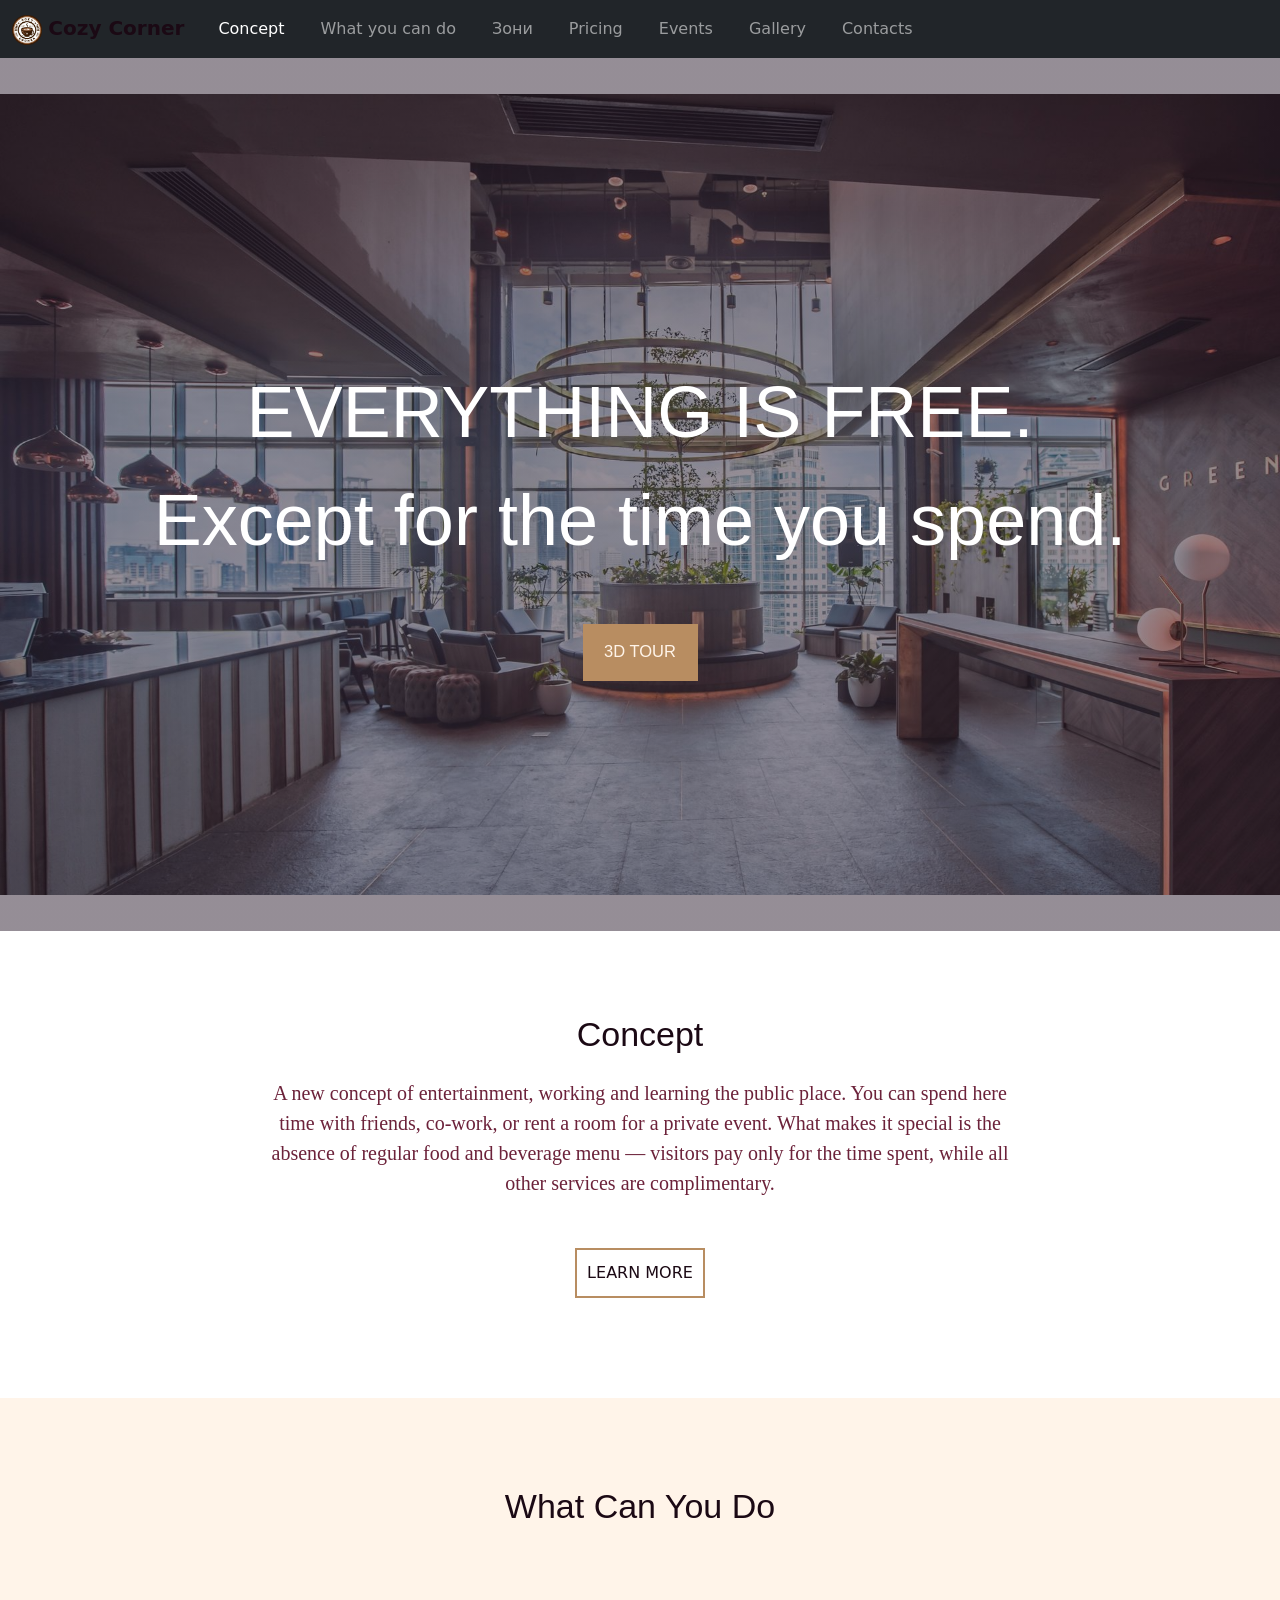
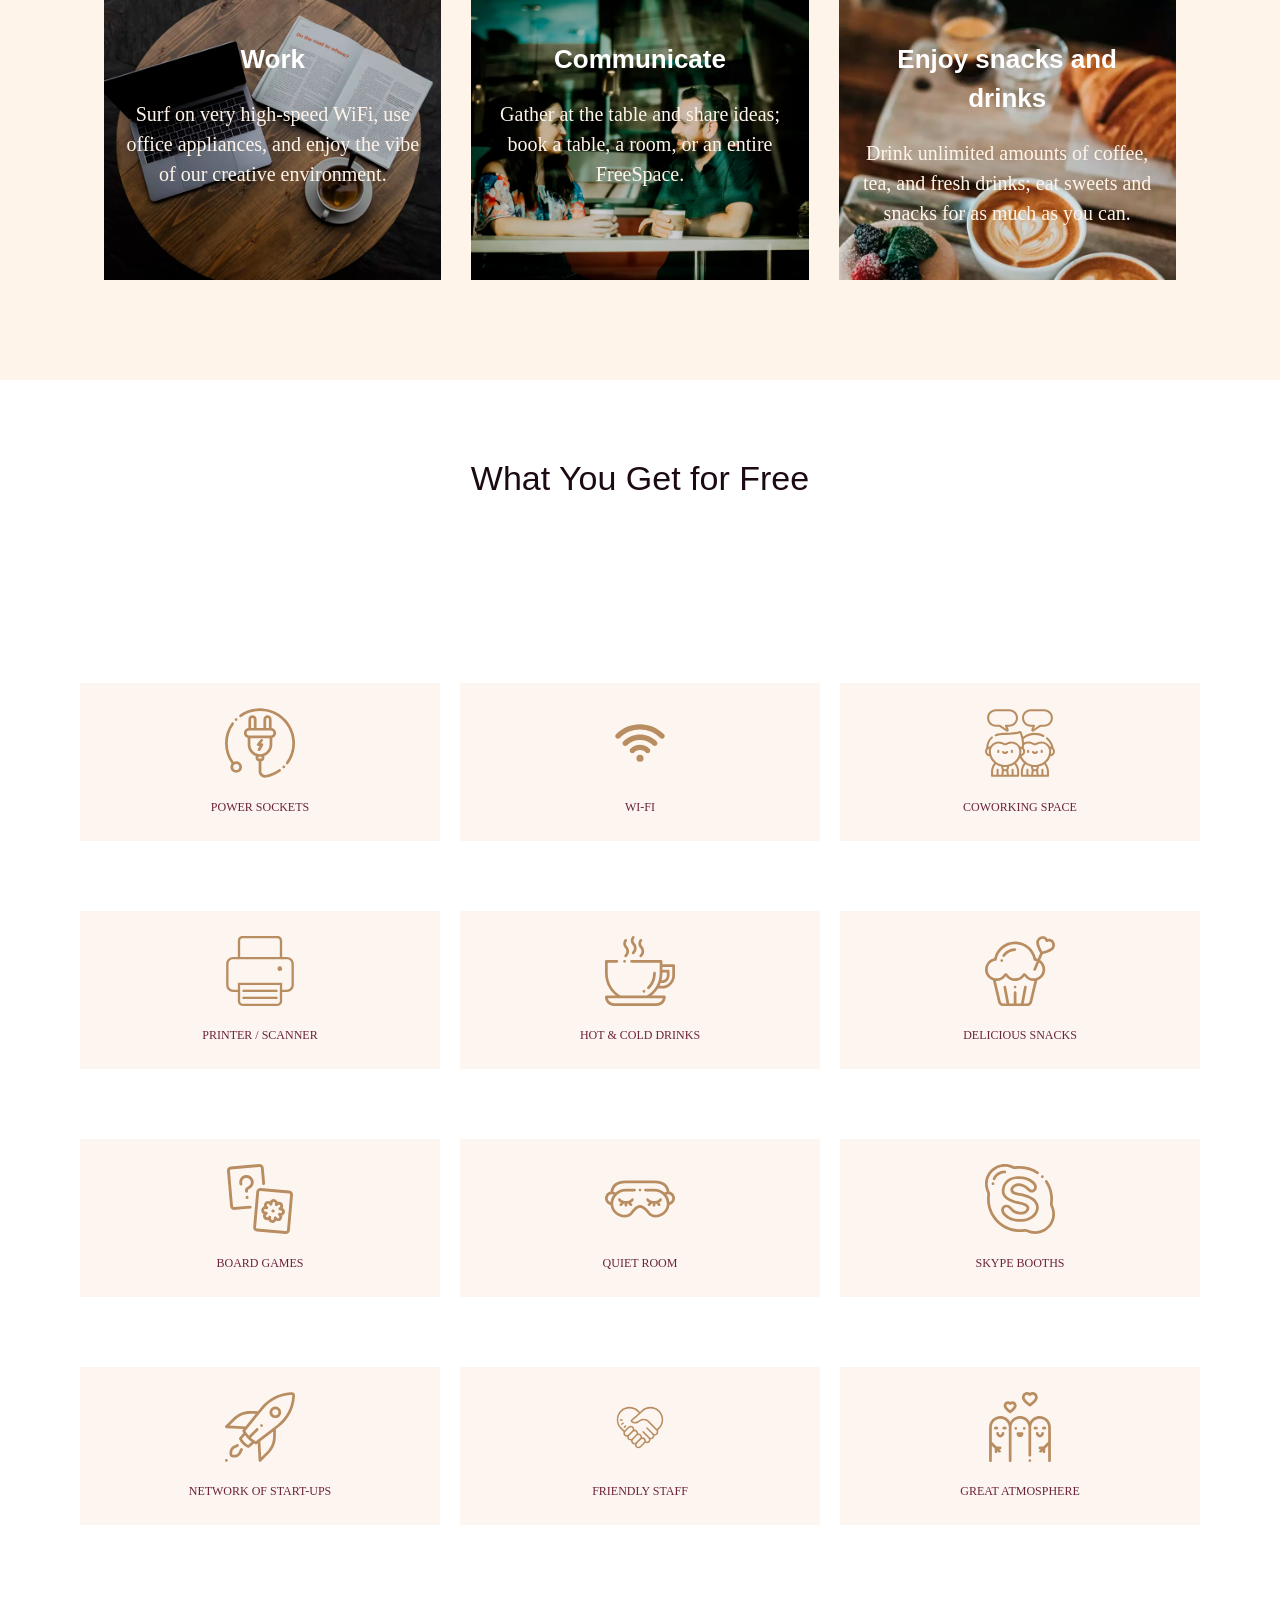
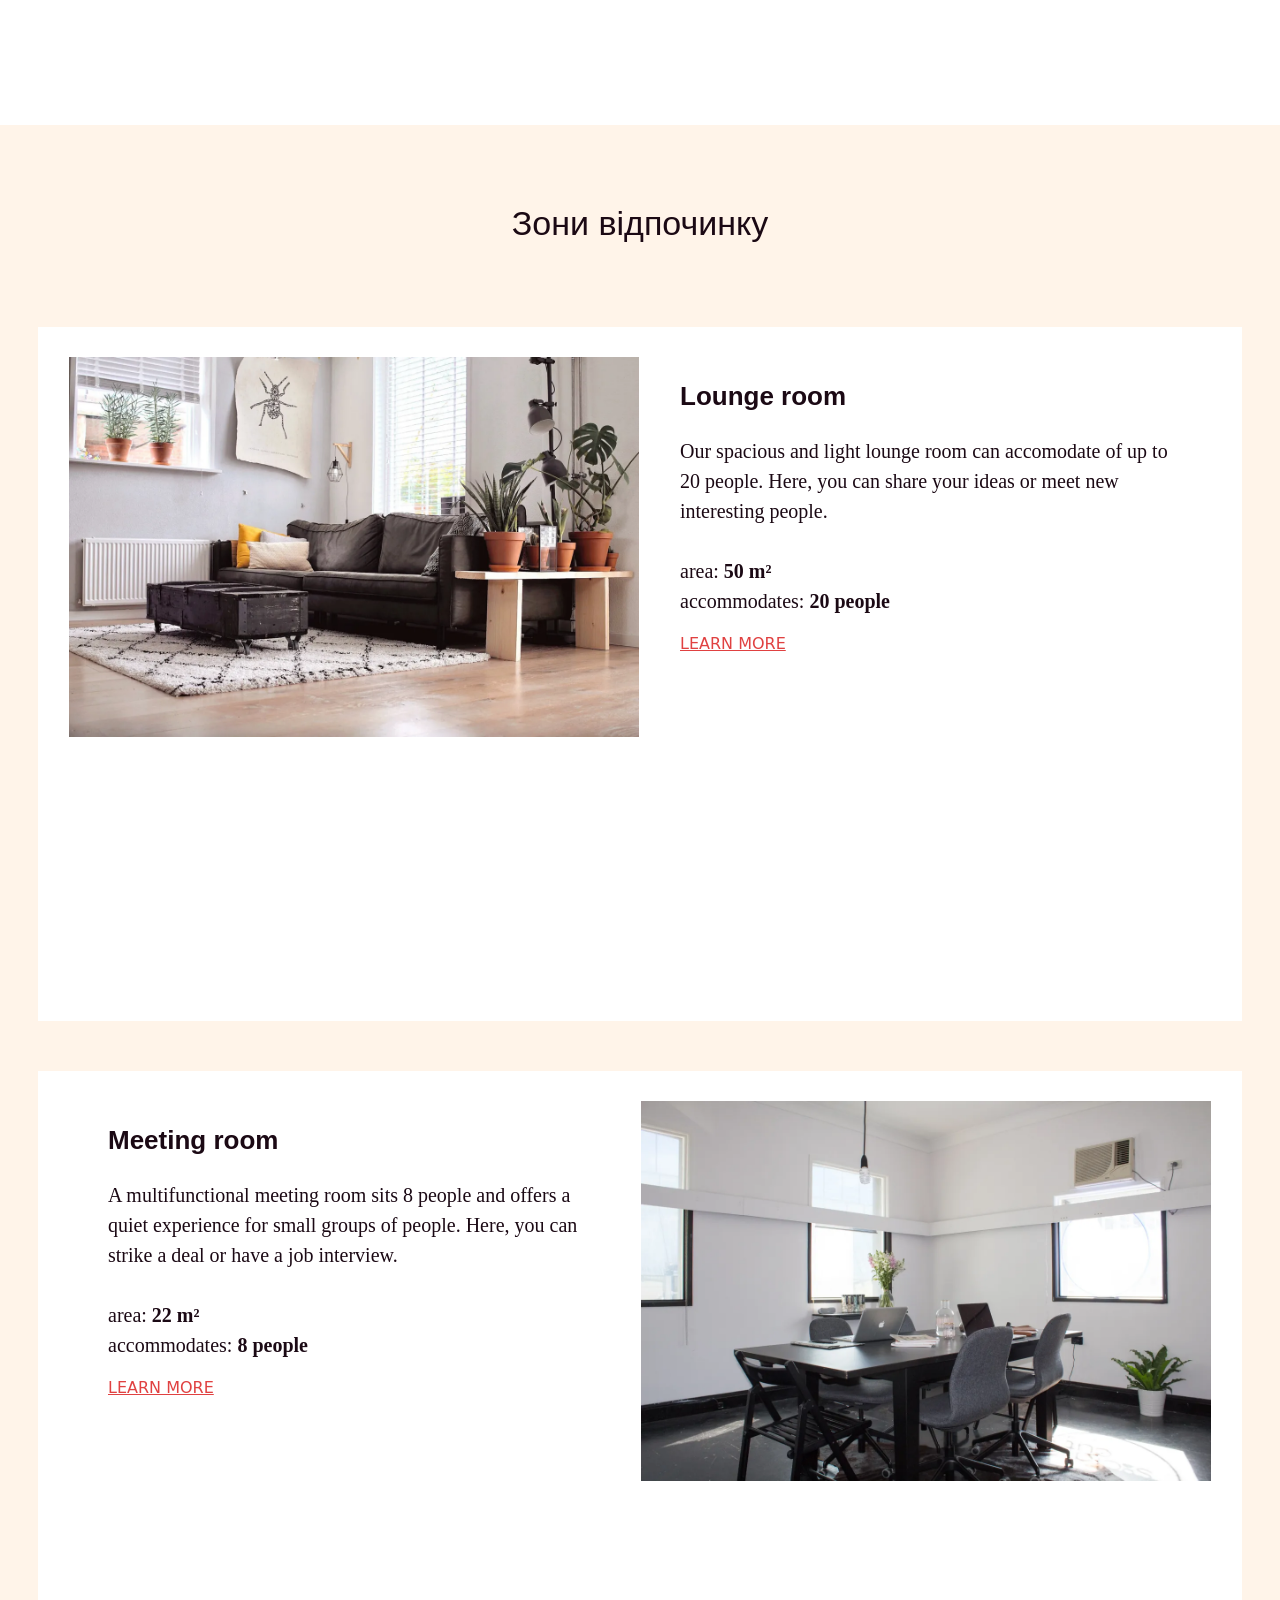
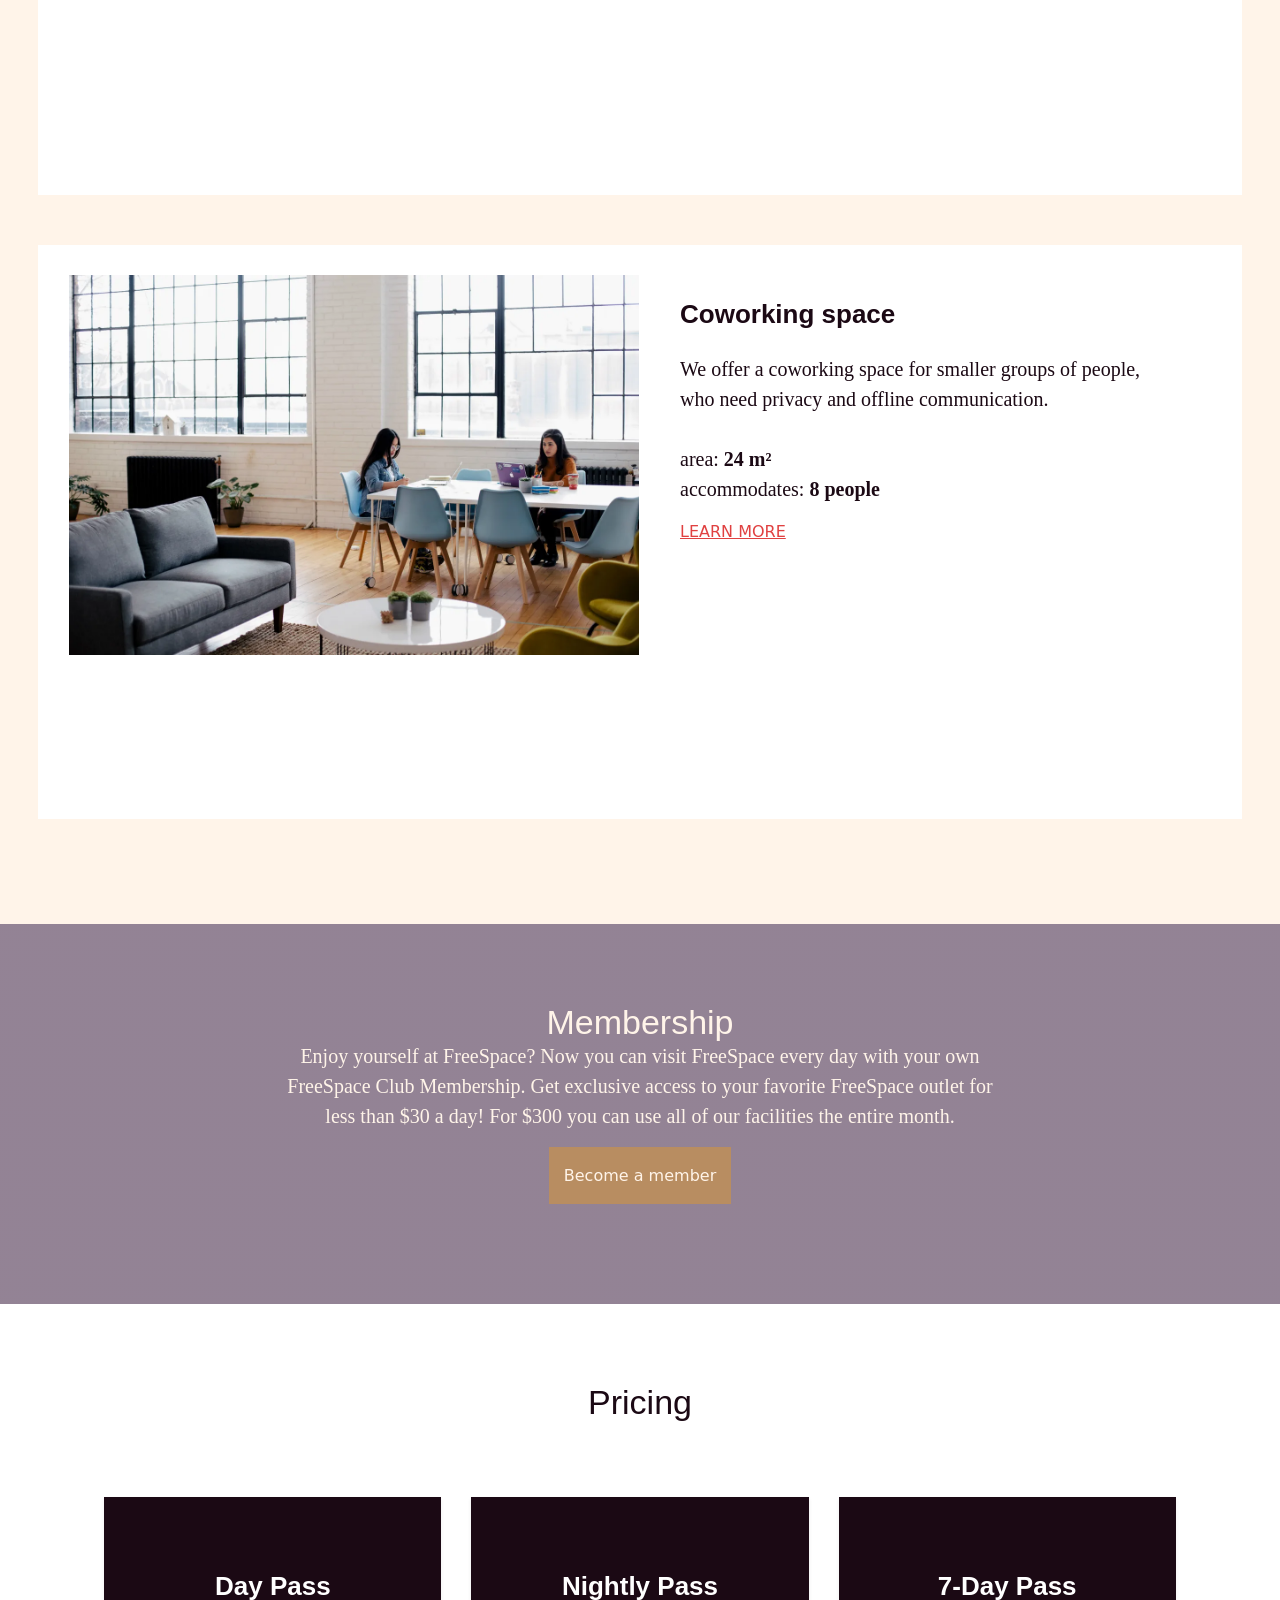
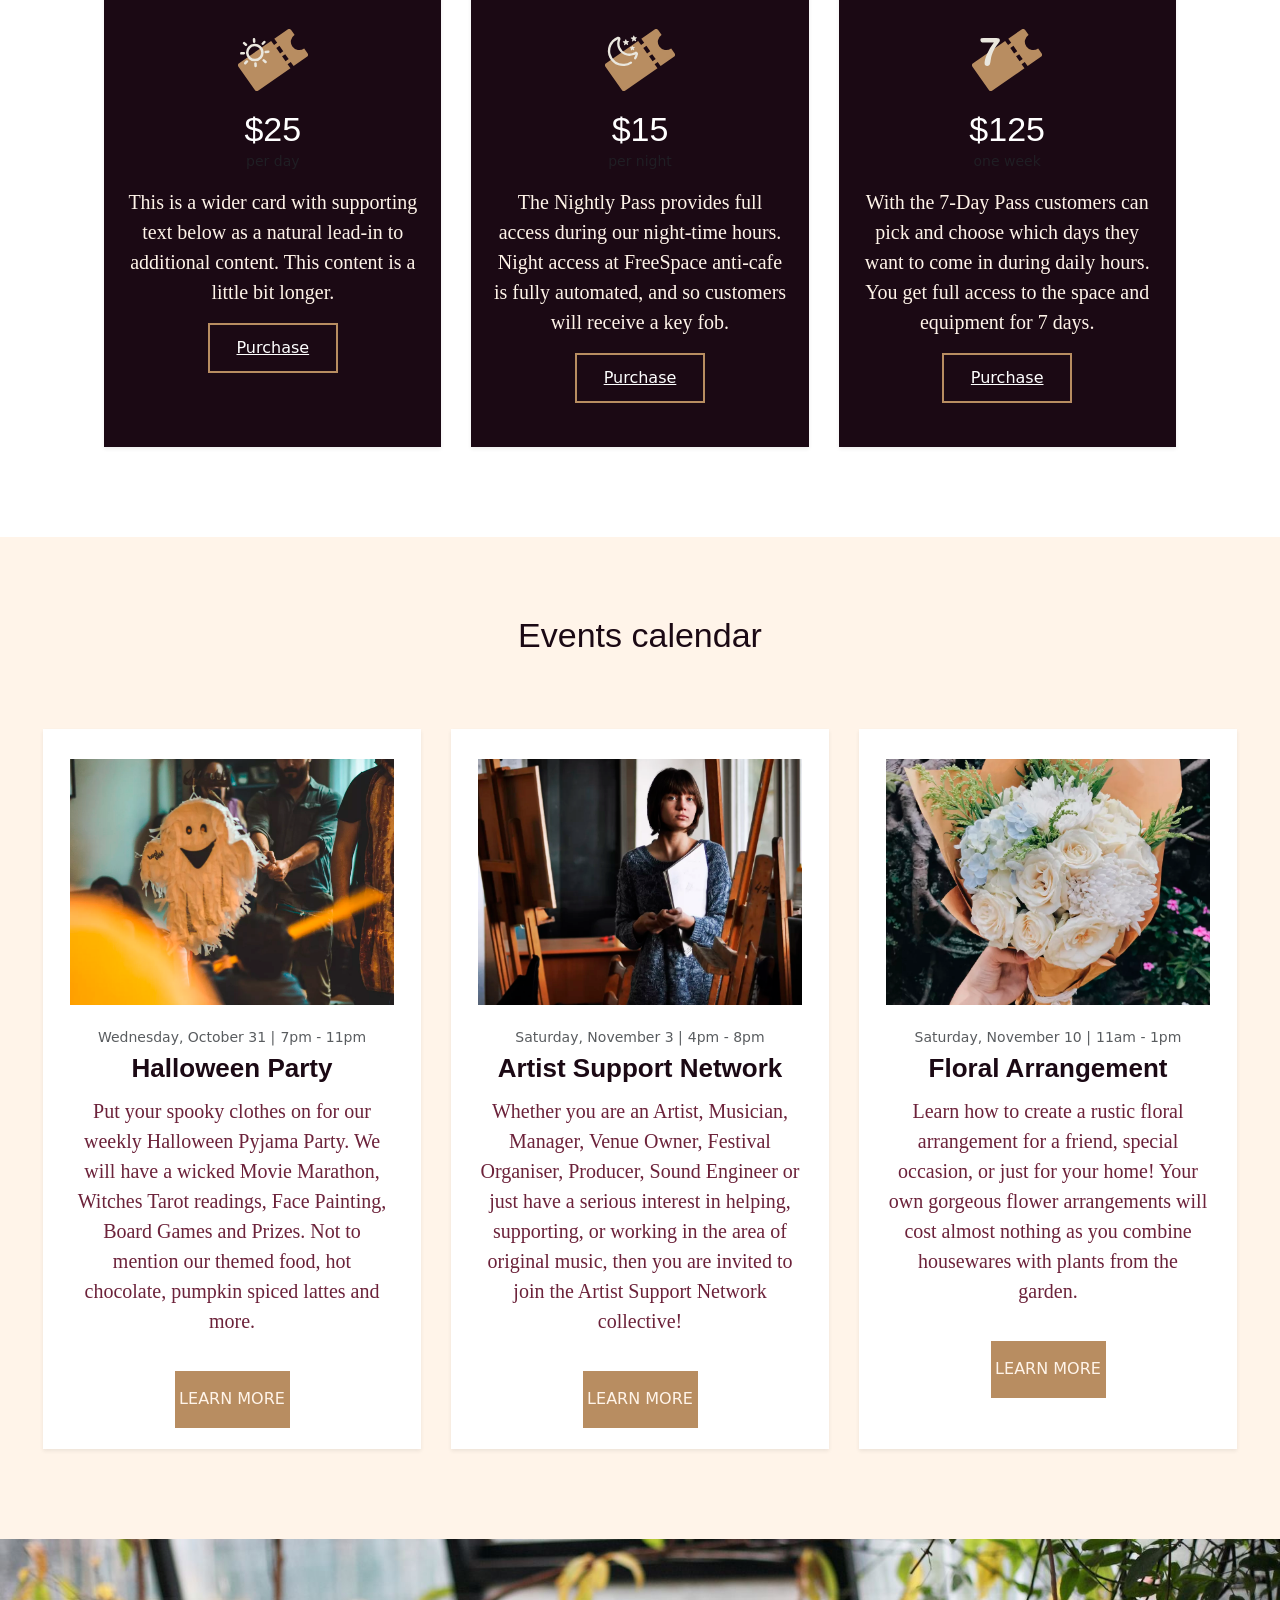
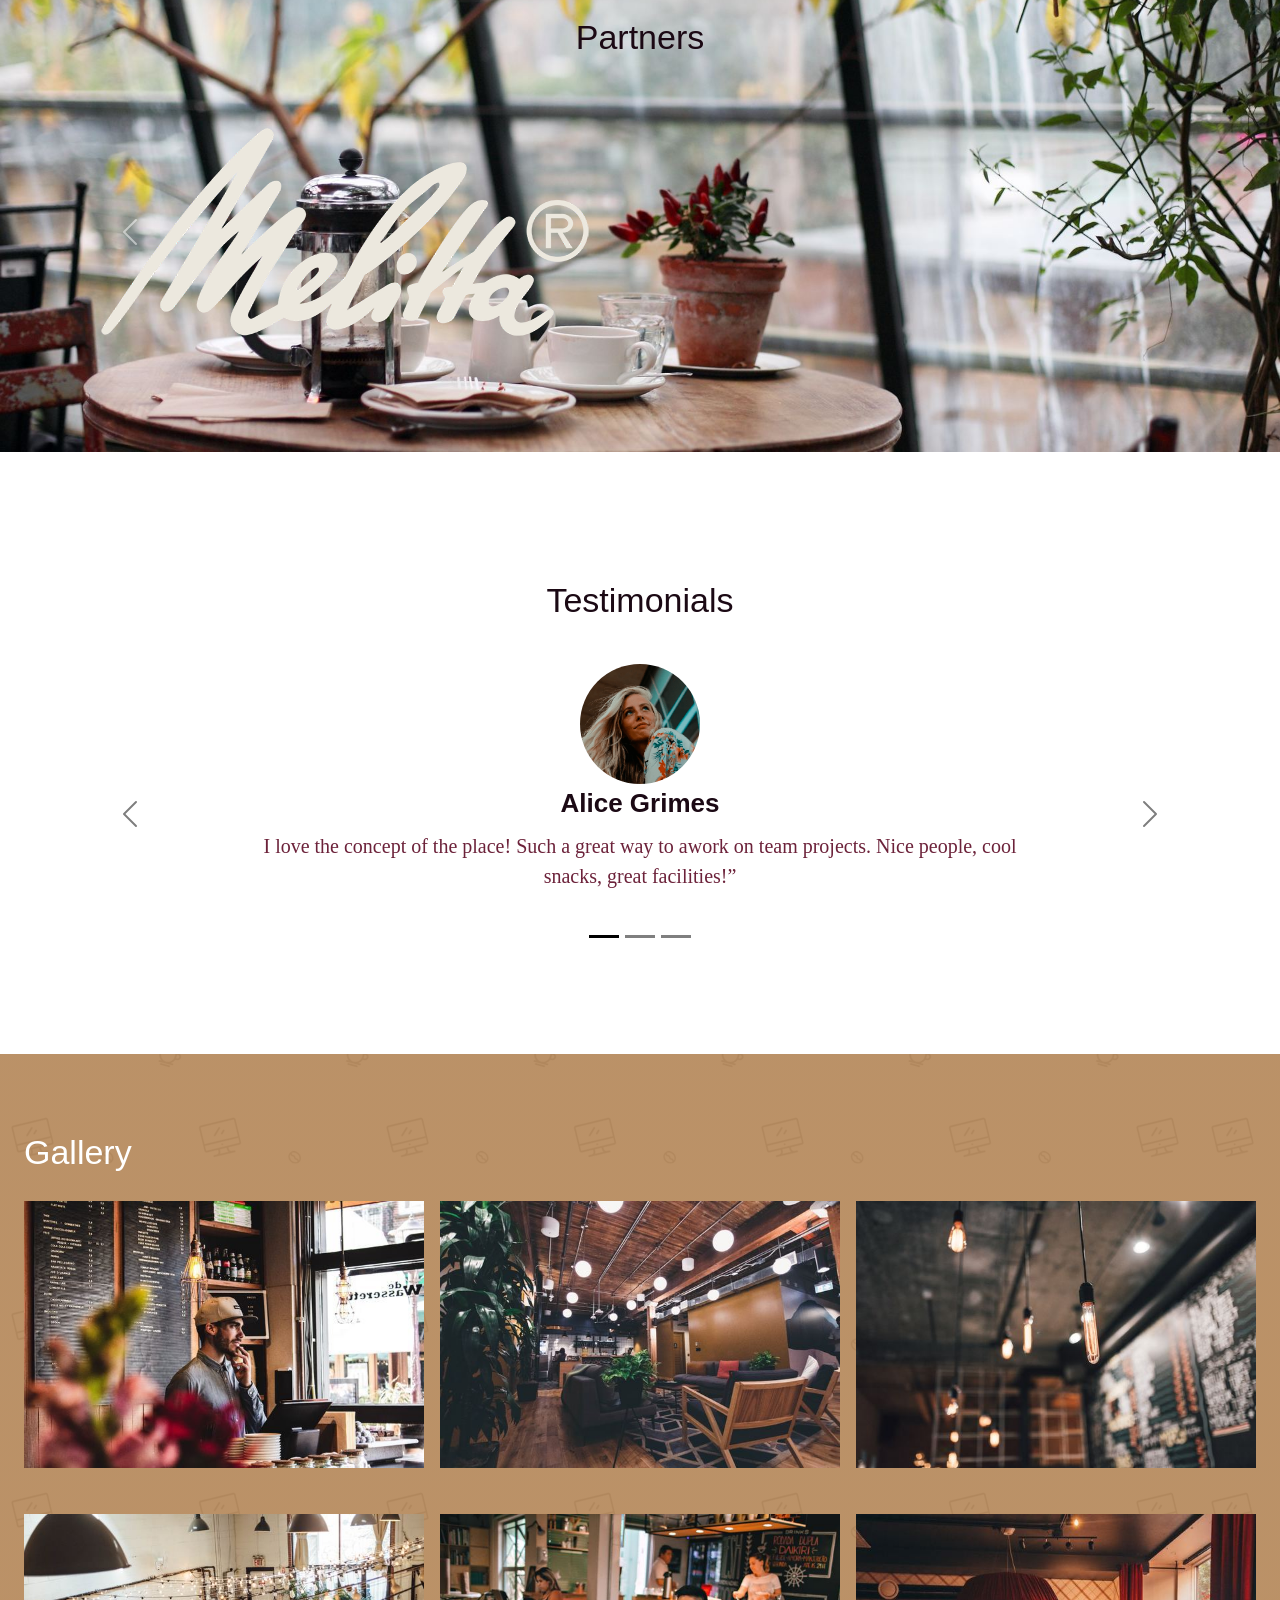
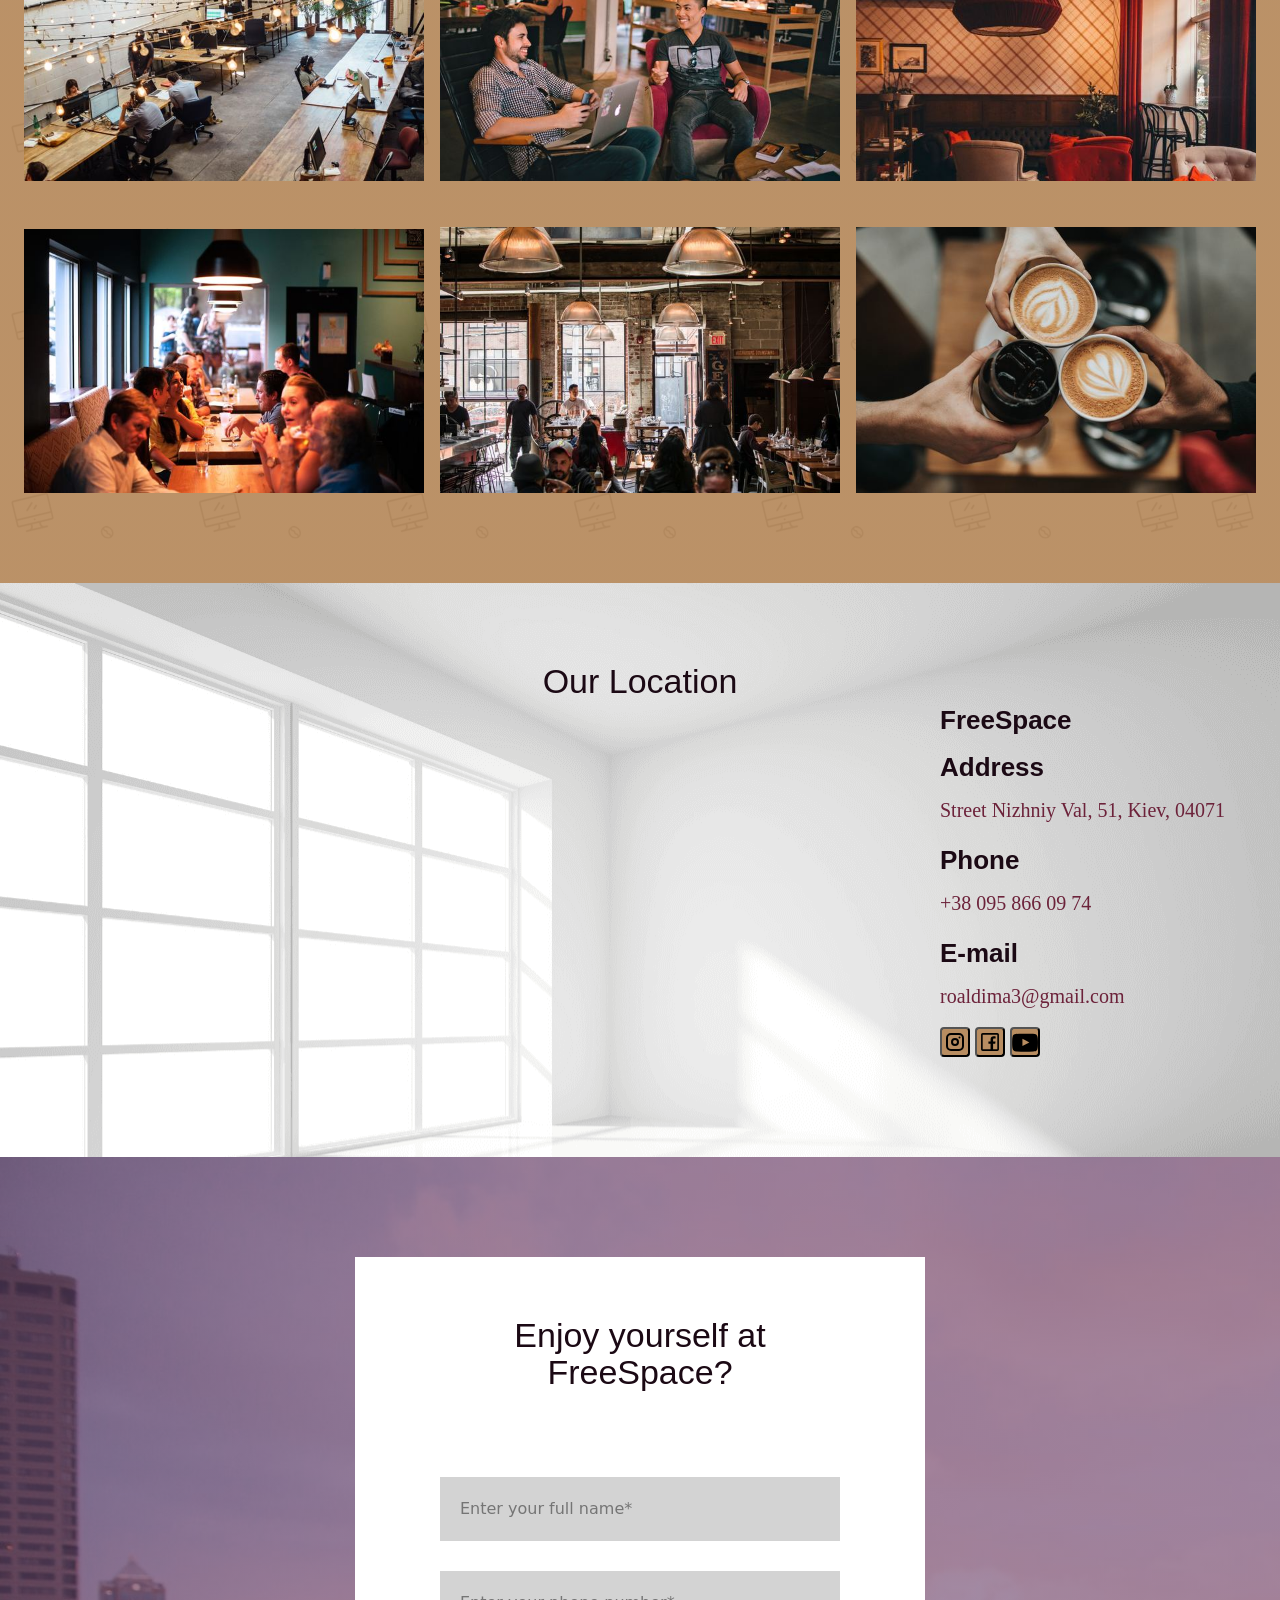
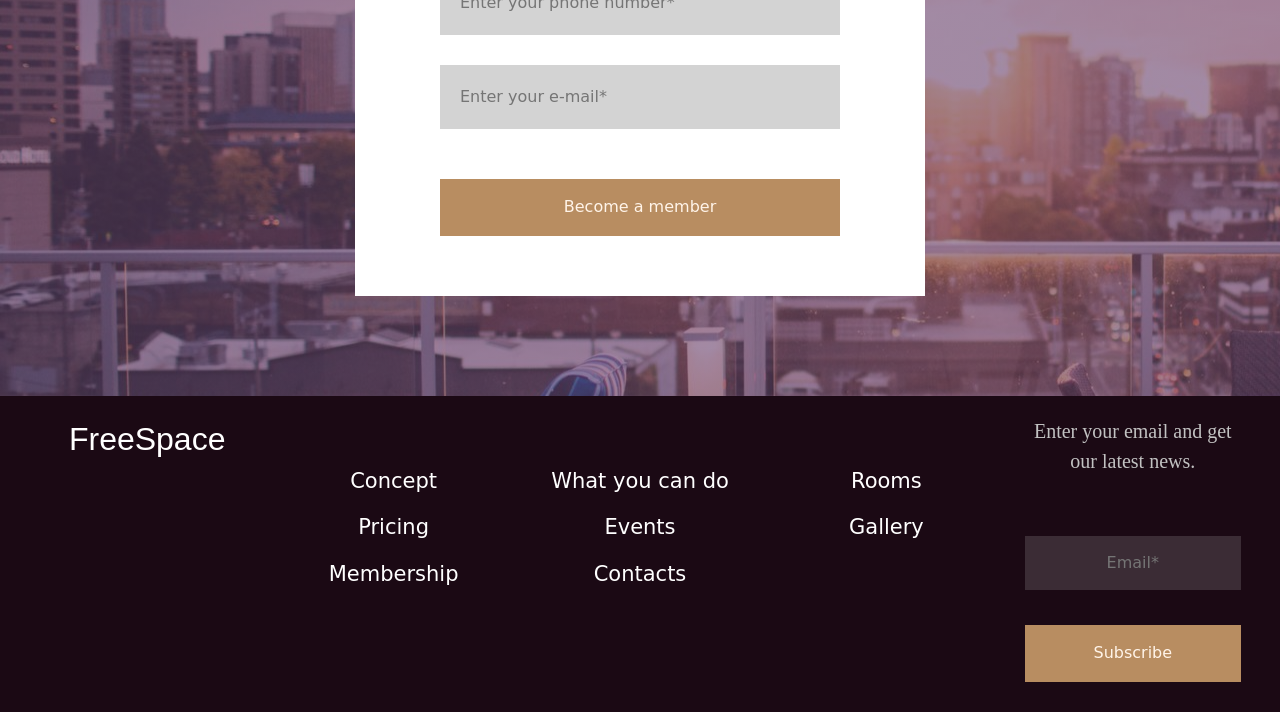
==== index.html @ 21fe43b5 "0.1.1 - Header updated -Added user image -Edited navbar for Home page -Fixed problems with image lin" ====
<!DOCTYPE html>
<html lang="en">
<head>
    <meta charset="UTF-8">
    <meta http-equiv="X-UA-Compatible" content="IE=edge">
    <meta name="viewport" content="width=device-width, initial-scale=1.0">
    <link rel="icon" 
     type="image/png" 
     href="img/cozy_corner_logo_circl.png">
    <title>Cozy Corner</title>
    <link href="https://cdn.jsdelivr.net/npm/bootstrap@5.1.3/dist/css/bootstrap.min.css" rel="stylesheet" integrity="sha384-1BmE4kWBq78iYhFldvKuhfTAU6auU8tT94WrHftjDbrCEXSU1oBoqyl2QvZ6jIW3" crossorigin="anonymous">
    <link rel="stylesheet" type="text/css" href="css/controls.css">
    <link rel="stylesheet" type="text/css" href="css/img.css">
    <link rel="stylesheet" type="text/css" href="css/header-footer.css">
    <link rel="stylesheet" type="text/css" href="css/index.css">
</head>

<body>
    <header>
        <nav class="navbar sticky-top navbar-expand-lg navbar-dark bg-dark">
            <div class="container-fluid">
                <a class="navbar-brand" href="home/home.html" style="text-decoration: none; color: inherit;">
                    <img src="img/cozy_corner_logo_circl.png" alt="Logo" style="width: 30px; height: 30px;">
                    <span>Cozy Corner</span>
                </a>
                <button class="navbar-toggler" type="button" data-bs-toggle="collapse" data-bs-target="#navbarNav" aria-controls="navbarNav" aria-expanded="false" aria-label="Toggle navigation">
                    <span class="navbar-toggler-icon"></span>
                </button>
                <div class="collapse navbar-collapse" id="navbarNav">
                    <ul class="navbar-nav">
                        <div class="nav-item">
                        <a class="nav-link active" href="#Concept">Concept</a>
                    </div>
                    <div class="nav-item">
                        <a class="nav-link" href="#What">What you can do</a>
                        </div>
                    <div class="nav-item">
                        <a class="nav-link" href="#Rooms">Зони</a>
                        </div>
                    <div class="nav-item">
                        <a class="nav-link" href="#Pricing">Pricing</a>
                        </div>
                    <div class="nav-item">
                        <a class="nav-link" href="#Events">Events</a>
                        </div>
                    <div class="nav-item">
                        <a class="nav-link" href="#Gallery">Gallery</a>
                        </div>
                    <div class="nav-item">
                    <a class="nav-link" href="#Contacts">Contacts</a>
                  </div>
                </ul>
              </div>
            </div>
        </nav>
        
        <div class="header-bottom">        
            <div class="header-bg">
                <div id="header_bg">
                    <div class="hero">
                        <div class="hero-inner">
                            <div class="hero-text">
                                EVERYTHING IS FREE.<br>Except for the time you spend.
                            </div>
                        </div>
                    </div>
                    <div class="hero-button">
                        <div class="inbutton">
                            <div class="inbutton-space">
                                <div class="space-button">
                                    <button class="button">3D TOUR</button>
                                </div>
                            </div>
                        </div>
                    </div>
                </div>
            </div>
        </div>
    </header>
    
    <main> 
        <div id="Concept" class="concept">
            <div class="concept-block">
                <div class="concept-text">
                    <h2>Concept</h2>
                    <p>A new concept of entertainment, working and learning the public place. You can spend here time with friends, co-work, or rent a room for a private event. What makes it special is the absence of regular food and beverage menu — visitors pay only for the time spent, while all other services are complimentary.</p>
                </div>
                <div class="concept-button">
                    <div class="concept-button-block">
                        <button class="inv-button">LEARN MORE</button>
                    </div>
                </div>
                
            </div>
        </div>
    
        <div id="What" class="wcyd">
            <div class="wcyd-container">
                <div class="wcyd-header">
                    <h2>What Can You Do</h2>
                </div>
                <div class="container">
                    <div class="row">
                        <div class="wcyd-card">
                            <div class="wcyd-body work">
                                <h3 class="h-can-do">Work</h3>
                                <p class="p-can-do">Surf on very high-speed WiFi, use office appliances, and enjoy the vibe of our creative environment.</p>
                            </div>
                        </div>

                        <div class="wcyd-card">
                            <div class="wcyd-body communicate">
                                <h3 class="h-can-do">Communicate</h3>
                                <p class="p-can-do"> Gather at the table and share ideas; book a table, a room, or an entire FreeSpace.</p>
                            </div>
                        </div>

                        <div class="wcyd-card">
                            <div class="wcyd-body enjoy-sad">
                                <h3 class="h-can-do">Enjoy snacks and drinks</h3>
                                <p class="p-can-do">Drink unlimited amounts of coffee, tea, and fresh drinks; eat sweets and snacks for as much as you can.</p>
                            </div>
                        </div>
                    </div>
                </div>
            </div>
        </div>
    
        <div class="wygff">
            <div class="wygff-container">
                <div class="wygff-header">
                    <h2>What You Get for Free</h2>
                </div>
                <div class="container">

                    <div class="row row-cols-1 row-cols-sm-2 row-cols-md-3 g-3">
                        <div class="col">
                            <div class="card power-sockets">
                                <div class="damn-image">
                                    <img class="wygffi" src="img/what-you-get-for-free/plug-for-socket.svg" alt="Socket">
                                </div>
                                <div class="card-body">
                                    <p class="wygff-icons">POWER SOCKETS</p>
                                </div>
                            </div>
                        </div>
                        
                        <div class="col">
                            <div class="card wi-fi">
                                <div class="damn-image">
                                    <img class="wygffi" src="img/what-you-get-for-free/wifi.svg" alt="Wi-fi">
                                </div>
                                <div class="card-body">
                                    <p class="wygff-icons">WI-FI</p>
                                </div>
                            </div>
                        </div>

                        <div class="col">
                            <div class="card coworking-space">
                                <div class="damn-image">
                                    <img class="wygffi" src="img/what-you-get-for-free/dialogue.svg" alt="Space">
                                </div>
                                <div class="card-body">
                                    <p class="wygff-icons">COWORKING SPACE</p>
                                </div>
                            </div>
                        </div>

                        <div class="col">
                            <div class="card printer">
                                <div class="damn-image">
                                    <img class="wygffi" src="img/what-you-get-for-free/printer.svg" alt="Printer">
                                </div>
                                <div class="card-body">
                                    <p class="wygff-icons">PRINTER / SCANNER</p>
                                </div>
                            </div>
                        </div>

                        <div class="col">
                            <div class="card hot-cold">
                                <div class="damn-image">
                                    <img class="wygffi" src="img/what-you-get-for-free/drinks.svg" alt="Drinks">
                                </div>
                                <div class="card-body">
                                    <p class="wygff-icons">HOT & COLD DRINKS</p>
                                </div>
                            </div>
                        </div>

                        <div class="col">
                            <div class="card delicious-snacks">
                                <div class="damn-image">
                                    <img class="wygffi" src="img/what-you-get-for-free/cupcakes.svg" alt="Snacks">
                                </div>
                                <div class="card-body">
                                    <p class="wygff-icons">DELICIOUS SNACKS</p>
                                </div>
                            </div>
                        </div>

                        <div class="col">
                            <div class="card board-games">
                                <div class="damn-image">
                                    <img class="wygffi" src="img/what-you-get-for-free/board-games.svg" alt="Board">
                                </div>
                                <div class="card-body">
                                    <p class="wygff-icons">BOARD GAMES</p>
                                </div>
                            </div>
                        </div>
                    

                        <div class="col">
                            <div class="card quiet-room">
                                <div class="damn-image">
                                    <img class="wygffi" src="img/what-you-get-for-free/quite-room.svg" alt="Quiet">
                                </div>
                                <div class="card-body">
                                    <p class="wygff-icons">QUIET ROOM</p>
                                </div>
                            </div>
                        </div>

                        <div class="col">
                            <div class="card skype-booths">
                                <div class="damn-image">
                                    <img class="wygffi" src="img/what-you-get-for-free/skype-booths.svg" alt="Skype">
                                </div>
                                <div class="card-body">
                                    <p class="wygff-icons">SKYPE BOOTHS</p>
                                </div>
                            </div>
                        </div>
            
                        <div class="col">
                            <div class="card network">
                                <div class="damn-image">
                                    <img class="wygffi" src="img/what-you-get-for-free/rocket.svg" alt="Network">
                                </div>
                                <div class="card-body">
                                    <p class="wygff-icons">NETWORK OF START-UPS</p>
                                </div>
                            </div>
                        </div>
                    
                        <div class="col">
                            <div class="card friendly-staff">
                                <div class="damn-image">
                                    <img class="wygffi" src="img/what-you-get-for-free/friendly-staff.svg" alt="Freandly">
                                </div>
                                <div class="card-body">
                                    <p class="wygff-icons">FRIENDLY STAFF</p>
                                </div>
                            </div>
                        </div>

                        <div class="col">
                            <div class="card great-atmosphere">
                                <div class="damn-image">
                                    <img class="wygffi"  src="img/what-you-get-for-free/chat-with-friends.svg" alt="Atmoshere">
                                </div>
                                <div class="card-body">
                                    <p class="wygff-icons">GREAT ATMOSPHERE</p>
                                </div>
                            </div>
                        </div>
                    </div>
                </div>
            </div>
        </div>
        
        <div id="Rooms" class="our-rooms">
            <div class="rooms-container">
                <div class="rooms-header">
                    <h2>Зони відпочинку</h2>
                </div>
                <div class="containery">

                    <div class="row">
                        <div class="col">
                            <div class="card lounge-room">
                                <div class="damn-image part-1">
                                    <img class="rooms" src="img/our-rooms/lounge-room.webp" alt="Lounge">
                                </div>
                                <div class="card-body part 2">
                                    <h3 class="h-rooms">Lounge room</h3>
                                    <p class="p-rooms"> Our spacious and light lounge room can accomodate of up to 20 people. Here, you can share your ideas or meet new interesting people.
                                    <br><br>
                                    area: 
                                    <span>50 m²</span>
                                    <br>
                                    accommodates: 
                                    <span>20 people</span></p>
                                    <a class="a-rooms" href="">LEARN MORE</a>
                                </div>
                            </div>
                        </div>
                        
                        <div class="col">
                            <div class="card meeting-room">
                                <div class="damn-image part-2">
                                    <img class="rooms" src="img/our-rooms/meeting-room.webp" alt="Meeting">
                                </div>
                                <div class="card-body part-1">
                                    <h3 class="h-rooms">Meeting room</h3>
                                    <p class="p-rooms">A multifunctional meeting room sits 8 people and offers a quiet experience for small groups of people. Here, you can strike a deal or have a job interview.
                                    <br><br>area: 
                                    <span>22 m²</span>
                                    <br>accommodates: 
                                    <span>8 people</span></p>
                                    <a class="a-rooms" href="">LEARN MORE</a>
                                </div>
                            </div>
                        </div>

                        <div class="col">
                            <div class="card coworking-space">
                                <div class="damn-image part-1">
                                    <img class="rooms" src="img/our-rooms/coworking-space.webp" alt="Coworking">
                                </div>
                                <div class="card-body part-2">
                                    <h3 class="h-rooms">Coworking space</h3>
                                    <p class="p-rooms">We offer a coworking space for smaller groups of people, who need privacy and offline communication.
                                    <br><br>area: 
                                    <span>24 m²</span>
                                    <br>accommodates: 
                                    <span>8 people</span></p>
                                    <a class="a-rooms" href="">LEARN MORE</a>
                                </div>
                            </div>
                        </div>
                    </div>
                </div>
            </div>
        </div>
        
        <div class="membership">
            <div class="member-container">
                <div class="member-block">
                    <div class="member-header">
                        <h2>Membership</h2>
                    </div>
                    <p>Enjoy yourself at FreeSpace? Now you can visit FreeSpace every day with your own FreeSpace Club Membership. Get exclusive access to your favorite FreeSpace outlet for less than $30 a day! For $300 you can use all of our facilities the entire month.</p>
                    <form action="#Form">
                        <button class="button" >Become a member</button>
                    </form> 
                </div>
            </div>
            
        </div>
        
        <div id="pricing" class="pricing">
            <div class="pricing-container">
                <div class="pricing-header">
                    <h2>Pricing</h2>
                </div>
                <div class="container">
                    <div class="row">
                    
                        <div class="cal">
                            <div class="card shadow-sm">
                                <h3>Day Pass</h3>
                                <div class="pricing-img" >
                                 <img src="img/pricing/day.svg" alt="Day Pass">
                                </div>
                                <h2>$25</h2>
                                <small class="text-muted">per day</small>
                                <p class="card-text">This is a wider card with supporting text below as a natural lead-in to additional content. This content is a little bit longer.</p>
                                <button class="inv-button"><a href="#Form" >Purchase</a></button>
                            </div>
                        </div>

                        <div class="cal">
                            <div class="card shadow-sm">
                                <h3>Nightly Pass</h3>
                                <div class="pricing-img" >
                                 <img src="img/pricing/night.svg" alt="Nightly Pass">
                                </div>
                                <h2>$15</h2>
                                <small class="text-muted">per night</small>
                                <p class="card-text">The Nightly Pass provides full access during our night-time hours. Night access at FreeSpace anti-cafe is fully automated, and so customers will receive a key fob.</p>
                                <button class="inv-button"><a href="#Form" >Purchase</a></button>
                            </div>
                        </div>

                        <div class="cal">
                            <div class="card shadow-sm">
                                <h3>7-Day Pass</h3>
                                <div class="pricing-img" >
                                 <img src="img/pricing/7day.svg" alt="7-Day Pass">
                                </div>
                                <h2>$125</h2>
                                <small class="text-muted">one week</small>
                                <p class="card-text">With the 7-Day Pass customers can pick and choose which days they want to come in during daily hours. You get full access to the space and equipment for 7 days.</p>
                                <button class="inv-button"><a href="#Form" >Purchase</a></button>
                            </div>
                        </div>
                    </div>
                </div>
            </div>
        </div>

        <div id="Events" class="events">
            <div class="events-container">
                <div class="events-header">
                    <h2>Events calendar</h2>
                </div>
                <div class="container">
                    <div class="row">
                        <div class="col">
                            <div class="card shadow-sm">
                                <div class="ev-image">
                                    <img class="img" src="img/event-calendar/halloween.png" alt="Halloween party">
                                </div>
                                <div class="card-body">
                                    <small class="text-muted">Wednesday, October 31 |</small>
                                    <small class="text-muted">7pm - 11pm</small>
                                    <h3>Halloween Party</h3>
                                    <p class="card-text">Put your spooky clothes on for our weekly Halloween Pyjama Party. We will have a wicked Movie Marathon, Witches Tarot readings, Face Painting, Board Games and Prizes. Not to mention our themed food, hot chocolate, pumpkin spiced lattes and more.</p>
                                    <div class="d-flex justify-content-between align-items-center">
                                        <div class="button">
                                            <button class="button">LEARN MORE</button>
                                        </div>
                                    </div>
                                </div>
                            </div>
                        </div>
                    
                        <div class="col">
                            <div class="card shadow-sm">
                                <div class="ev-image">
                                    <img class="img" src="img/event-calendar/artist.png" alt="Artist Support Party">
                                </div>
                                <div class="card-body">
                                    <small class="text-muted">Saturday, November 3 |</small>
                                    <small class="text-muted">4pm - 8pm</small>
                                    <h3>Artist Support Network</h3>
                                    <p class="card-text">Whether you are an Artist, Musician, Manager, Venue Owner, Festival Organiser, Producer, Sound Engineer or just have a serious interest in helping, supporting, or working in the area of original music, then you are invited to join the Artist Support Network collective!</p>
                                    <div class="d-flex justify-content-between align-items-center">
                                        <div class="button">
                                            <button class="button">LEARN MORE</button>
                                        </div>
                                    </div>
                                </div>
                            </div>
                        </div>

                        <div class="col">
                            <div class="card shadow-sm">
                                <div class="ev-image">
                                    <img class="img" src="img/event-calendar/flowers.png" alt="Floral Arrangement">
                                </div>
                                <div class="card-body">
                                    <small class="text-muted">Saturday, November 10 |</small>
                                    <small class="text-muted">11am - 1pm</small>
                                    <h3>Floral Arrangement</h3>
                                    <p class="card-text">Learn how to create a rustic floral arrangement for a friend, special occasion, or just for your home! Your own gorgeous flower arrangements will cost almost nothing as you combine housewares with plants from the garden.</p>
                                    <div class="d-flex justify-content-between align-items-center">
                                        <div class="button">
                                            <button class="button">LEARN MORE</button>
                                        </div>
                                    </div>
                                </div>
                            </div>
                        </div>
                    </div>
                </div>
            </div>
        </div>

        <div class="partners">
            <div class="partners-block">
                <div class="partners-container">
                    <div class="text-block">
                        <h2>Partners</h2>
                    </div>
    
                    <div id="partners-carousel" class="carousel slide" data-bs-ride="carousel">
                        <div class="carousel-inner">
                            <div class="carousel-item active">
                                <div class="part-item">
                                    <img class="part-img" src="img/partners/melitta.png" alt="...">
                                </div>
                            </div>
                            <div class="carousel-item">
                                <img class="part-img" src="img/partners/cafe-magazin.png" alt="...">
                            </div>
                            <div class="carousel-item">
                                <img class="part-img" src="img/partners/jazz.png" alt="...">
                            </div>
                            <div class="carousel-item">
                                <img class="part-img" src="img/partners/dell.png" alt="...">
                            </div>
                            <div class="carousel-item">
                                <img class="part-img" src="img/partners/bassett.png" alt="...">
                            </div>
                            <div class="carousel-item">
                                <img class="part-img" src="img/partners/food-stores.png" alt="...">
                            </div>
                            <div class="carousel-item">
                                <img class="part-img" src="img/partners/man.png" alt="...">
                            </div>
                        </div>
                        <button class="carousel-control-prev" type="button" data-bs-target="#partners-carousel" data-bs-slide="prev">
                            <span class="carousel-control-prev-icon" aria-hidden="true"></span>
                            <span class="visually-hidden">Previous</span>
                        </button>
                        <button class="carousel-control-next" type="button" data-bs-target="#partners-carousel" data-bs-slide="next">
                            <span class="carousel-control-next-icon" aria-hidden="true"></span>
                            <span class="visually-hidden">Next</span>
                        </button>
                      </div>
                </div>
            </div> 
        </div> 

        <div class="testi">
            <div class= "testi-container">
                <div class="testi-text">
                    <h2>Testimonials</h2>
                </div>
                <div id="testi-car" class="carousel carousel-dark slide" data-bs-ride="carousel">
                    <div class="carousel-indicators">
                        <button type="button" data-bs-target="#testi-car" data-bs-slide-to="0" class="active" aria-current="true" aria-label="Slide 1"></button>
                        <button type="button" data-bs-target="#testi-car" data-bs-slide-to="1" aria-label="Slide 2"></button>
                        <button type="button" data-bs-target="#testi-car" data-bs-slide-to="2" aria-label="Slide 3"></button>
                      </div>

                    <div class="carousel-inner">
                        <div class="carousel-item active">
                            <div class="testi-img">
                                <img class="testimg" src="img/testimonials/alice.png" alt="Alice">
                            </div>
                            <div class="testi-body">
                                <h3>Alice Grimes</h3>
                                <p>I love the concept of the place! Such a great way to awork on team projects. Nice people, cool snacks, great facilities!”</p>
                            </div>
                        </div>

                        <div class="carousel-item">
                            <div class="testi-img">
                                <img class="testimg" src="img/testimonials/henry.png" alt="Henry">
                            </div>
                            <div class="testi-body">
                                <h3>Henry Walsch</h3>
                                <p>"I am impressed by the venue. FreeSpace is a superb place to generate ideas and work on creative projects. I have also attended a couple of interesting events with prominent speakers. Always nice and rewarding."</p>
                            </div>
                        </div>

                        <div class="carousel-item">
                            <div class="testi-img"> 
                                <img class="testimg" src="img/testimonials/bob.png" alt="Bob">
                            </div>
                            <div class="testi-body">
                                <h3>Bob Cooper</h3>
                                <p>"FreeSpace is somewhat unusual for an office guy like me. Many people, lots of communication, night-time opportunities. The snacks are really neat by the way."</p>
                            </div>
                        </div>
                    </div>
                    
                    <button class="carousel-control-prev" type="button" data-bs-target="#testi-car" data-bs-slide="prev">
                        <span class="carousel-control-prev-icon" aria-hidden="true"></span>
                        <span class="visually-hidden">Previous</span>
                      </button>
                      <button class="carousel-control-next" type="button" data-bs-target="#testi-car" data-bs-slide="next">
                        <span class="carousel-control-next-icon" aria-hidden="true"></span>
                        <span class="visually-hidden">Next</span>
                    </button>            
                </div>
            </div> 
        </div>     
                
        <div  class="gallery" id="Gallery">
            <div class="gallery-container">
                <h2 id="gallery-h2">Gallery</h2>
                <div class="gallery-grid">
                    <img src="img/gallery/barista.jpg" alt="Barista">
                    <img src="img/gallery/waiting-room.jpg" alt="Waiting-room">
                    <img src="img/gallery/lamps.jpg" alt="Lamps">
                    <img src="img/gallery/workers.jpg" alt="Working">
                    <img src="img/gallery/smiling-men.jpg" alt="Smiling-men">
                    <img src="img/gallery/restoraunt-room.jpg" alt="Restoraunt-room">
                    <img src="img/gallery/cafe.jpg" alt="Cafe">
                    <img src="img/gallery/big-restoraunt.jpeg" alt="Big-restoraunt">
                    <img src="img/gallery/cofee-cups.jpg" alt="Coffee-cups">
                </div>
            </div>
        </div>
        
        <div id="Contacts" class="location">
            <div class="location-container">
                <h2>Our Location</h2>
                <div class="loc-parts">
                    <div class="loc-grid">
                    <div class="map"  >  
                        <iframe name="map" id="map" src="https://www.google.com/maps/embed?pb=!1m18!1m12!1m3!1d2539.419154239483!2d30.516117515732162!3d50.470540079478134!2m3!1f0!2f0!3f0!3m2!1i1024!2i768!4f13.1!3m3!1m2!1s0x40d4ce144aa352a5%3A0xb11403053a8c95fc!2zQnRzIERvbWlubywg0LLRg9C70LjRhtGPINCd0LjQttC90ZbQuSDQktCw0LssIDUxLCDQmtC40ZfQsiwgMDQwNzE!5e0!3m2!1sru!2sua!4v1635851446924!5m2!1sru!2sua"  frameborder="0"  cellspacing="0" style="border-style:none; width: 100%; height:100%; " loading="lazy"></iframe>
                    </div>
                    </div>
                    <div class="loc-grid">
                        <h3>FreeSpace</h3>
                        <h3>Address</h3>
                        <p>Street Nizhniy Val, 51, Kiev, 04071</p>
                        <h3>Phone</h3>
                        <p>+38 095 866 09 74</p>
                        <h3>E-mail</h3>
                        <p>roaldima3@gmail.com</p>
                        
                        <button class="soc-button"><a href="https://www.instagram.com/zellyprof/"><img src="img/socials/instagram.svg" alt="Instagram"></a></button>
                        <button class="soc-button"><a href="https://m.facebook.com/profile.php"><img src="img/socials/facebook.svg" alt="Facebook"></a></button>
                        <button class="soc-button"><a href="https://www.youtube.com/channel/UCqGjCzCi5zG3RjJUA-ZDBkQ"><img src="img/socials/youtube.svg" alt="Youtube"></a></button>
                    </div>
                </div>
            </div>
        </div>

        <div id="Form" class="form">
            <div class="form-container">
                <div class="form-block">
                    <div class="form-header">
                        <h2>Enjoy yourself at FreeSpace?</h2>
                    </div>
                    <p>Get your own FreeSpace Club Membership.</p>
                    <div class="form-to-fill">
                        <div class="form-holder">
                            <input type="text" placeholder="Enter your full name*" required>
                        </div>
                        <div class="form-holder">
                            <input type="text" placeholder="Enter your phone number*" required>
                        </div>
                        <div class="form-holder">
                            <input type="text" placeholder="Enter your e-mail*" required>
                        </div>
                        
                        <button class="button">Become a member</button>    
                    </div>
                </div>
            </div>
        </div>
    </main>
    
    <footer> 
        <div class="footer">
            <h1>FreeSpace</h1>
                <div class="footer-list">
                    <a href="#Concept">Concept</a>
                    <a href="#Pricing">Pricing</a>
                    <a href="#Membership">Membership</a>
                </div>
                <div class="footer-list">
                    <a href="#What">What you can do</a>
                    <a href="#Events">Events</a>
                    <a href="#Contacts">Contacts</a>
                </div>
                <div class="footer-list">
                    <a href="#Rooms">Rooms</a>
                    <a href="#Gallery">Gallery</a>
                </div>
            <div class="footer-email">
                <p class="footer-span">Enter your email and get our latest news.</p><br>
                <div class="footer-email-button">
                    <input class="footer-email" id="footeremail" name="email" type="text" placeholder="Email*"><br/> 
                    <button class="button" name="button" type="submit" onClick="ValidMail();">Subscribe</button>
                </div>
            </div>
        </div>
    </footer>
    <script src="js/index.js"></script>
    <script src="../638-team-r/js/map.js"></script>
    <script src="https://cdn.jsdelivr.net/npm/bootstrap@5.1.3/dist/js/bootstrap.bundle.min.js" integrity="sha384-ka7Sk0Gln4gmtz2MlQnikT1wXgYsOg+OMhuP+IlRH9sENBO0LRn5q+8nbTov4+1p" crossorigin="anonymous"></script>
</body>
</html>
---- css/controls.css ----
.button {
    height: 57px;
    width: 115px;
    border: 2px;
    border-color: transparent;
    padding: 0 0 0 0;
    margin: 0 0 0 0;
    border-radius: 0;
    color: #fff4e9;
    text-decoration: none;
    text-align: center;
    transition: color 0.7s;
    background-color: #b88d61;
  }
  
  .button:hover {
    color: black;
    background-color: #d3ac84;
    cursor: pointer;
    transition: 0.7s;
  }

  #header_bg button{
    font-size: 16.5px;
    font-family: 'Oswald',sans-serif;
    /*color: #fff4e9;*/
    font-style: normal;
    font-weight: 500;
    line-height: 1.33;
}

  .inv-button {
    height: 50px;
    width: 130px;
    border: 2px solid #b88d61;
    margin: 0 0 0 0;
    padding: 0 0 0 0;
    border-radius: 0;
    color: #1b0914;
    text-decoration: none;
    text-align: center;
    transition: color 0.7s;
    background-color: transparent;
    box-shadow: 0 0 0 0 transparent;
  }

  .inv-button:hover {
    color: #fff;
    background-color: #b88d61;
    box-shadow: 0 0 0 0 transparent;
    cursor: pointer;
    transition: 0.7s;
  }

  .soc-button {
    height: 30px;
    width: 30px;
    padding: 0 0;
    margin: 0 0 0 0;
    border-radius: 4px;
    color: #fff4e9;
    text-decoration: none;
    text-align: center;
    transition: color 0.7s;
    background-color: #b88d61;
  }
  
  .soc-button:hover {
    color: white;
    background-color: #9f7347;
    cursor: pointer;
    transition: 0.7s;
  }
---- css/img.css ----
.our-location > img{
    min-width: 15px;
    min-height: 15px;
    max-width: 17px;
    max-height: 17px;
}
---- css/header-footer.css ----
.navbar-holder{
    background: rgb(33 37 41);
}

.navbar-holder .container-fluid {
    max-width: 1200px;
    width: 100%;
    display: flex;
    justify-content: space-between; /* Ensures elements are spaced between */
    align-items: center;
    flex-wrap: nowrap; /* Prevents wrapping of navbar items */
}

.navbar-nav {
    display: flex;
    flex-direction: row;
    list-style: none; /* Removes bullets */
    padding-left: 0;
    margin-bottom: 0;
    align-items: center;
}

.nav-item {
    padding: 0 10px; /* Adds horizontal padding between items */
}

.nav-link {
    display: block;
    padding: .5rem 1rem;
}

.user-container {
    display: flex;
    align-items: center;
}
---- css/index.css ----
:root {
    scroll-behavior: smooth;
}

body {
    /*min-width: 320;*/
    margin: auto;
}

h1{
    font-size: 32px;
    font-family: 'Oswald', sans-serif;
    color: #1b0914;
    line-height: 1.4375;
    text-align: left;
}

h2{
    text-align: center;
    font-size: 34px;
    font-family: 'Oswald',sans-serif;
    color: #1b0914;
    line-height: 1.1;
    font-weight: 500;
    font-style: normal;
    margin: 0 0 0 0;
}

h3{
    font-size: 26px;
    font-family: 'Oswald',sans-serif;
    line-height: 1.5;
    font-weight: 600;
    letter-spacing: 0;
    font-style: normal;
    color: #1b0914;
}

p{
    font-size: 20px;
    font-family: 'Laila', serif;
    line-height: 1.5;
    font-style: normal;
    color: #6c223a;
    letter-spacing: 0;
    font-weight: normal;
}



/*Header top */
#header { 
    background: rgb(255, 255, 255);
    height: 100px;
    background-color: rgb(255, 255, 255);
    color: #000000;
}

header > .header .link-container{
    display: flex;
    flex-direction: column;
    text-align: center;
    margin-left: 5px;
}

@media (min-width: 990px) {

    header > .header .link-container{
        flex: 1;
        display: flex;
        flex-direction: row;
        justify-content: space-around;
        align-items: center;
    }
    
}
@media (max-width: 990px){
    header > .header .link-container{
    display: none;
    }
}

header > .header a{
    font-size: 18px;
    font-family: 'Laila',serif;
    color: #1b0914;
    line-height: normal;
    font-weight: 400;
    font-style: normal;
}
/**/


/*Header text block*/
header > .header-bottom {
    background: linear-gradient( rgba(44, 29, 46, 0.5),rgba(44, 29, 46, 0.5)), url(../img/header/header.jpg) no-repeat center/auto 100%;
}

header > .header-bottom > .header-bg > #header_bg > .hero > .hero-inner > .hero-text{
    text-align: center;
    margin-top: 50px;
    padding-left: 15px;
    padding-right: 15px;
}

header > .header-bottom > .header-bg > #header_bg{
    padding-left: 24px;
    padding-right: 24px;
}

header > .header-bottom > .header-bg{
    padding-top: 130px;
    padding-bottom: 130px;
}

header > .header-bottom {
    width: auto;
}

.hero-text {
    font-size: 42px;
    font-family: 'Oswald', sans-serif;
    color: #ffffff;
    font-weight: 500;
    line-height: inherit;
    font-style: normal;
}

header > .header-bottom > .header-bg > #header_bg > .hero-button > .inbutton > .inbutton-space > .space-button{
    padding-left: auto;
    padding-right: auto;
}

header > .header-bottom >  .header-bg > #header_bg > .hero-button > .inbutton > .inbutton-space{
    text-align: center;
    margin-left: auto;
    margin-right: auto;
}

header > .header-bottom > .header-bg > #header_bg > .hero-button{
    margin-top: 50px;
}

@media (min-width: 770px) {
    header > .header-bottom > .header-bg > #header_bg{
        padding-left: 32px;
        padding-right: 32px;
    }
    
    header > .header-bottom > .header-bg{
        padding-top: 250px;
        padding-bottom: 250px;
    }
}

@media (min-width: 990px) {
    header > .header-bottom > .header-bg > #header_bg{
        padding-left: 40px;
        padding-right: 40px;
    }
}

@media (min-width: 1280px) {
    .hero-text {
        font-size: 72px;
    }

    header > .header-bottom {
        background: linear-gradient( rgba(44, 29, 46, 0.5),rgba(44, 29, 46, 0.5)), url(../img/header/header.jpg) no-repeat center/100% auto;
    }

    header > .header-bottom > .header-bg > #header_bg{
        padding-left: 15px;
        padding-right: 15px;
        margin-left: auto;
        margin-right: auto;
    }
    

    header > .header-bottom > .header-bg{
        padding-top: 250px;
        padding-bottom: 250px;
    }
}
/**/



/*Concept block*/
.concept > .concept-block > .concept-text > h2 {
    text-align: center;
    margin: 0 0 0 0;
}

.concept > .concept-block > .concept-text > p {
    text-align: center;
    margin: 25px 0 0 0;
}

.concept > .concept-block {
    padding-left: 24px;
    padding-right: 24px;
}

.concept {
    align-items: center;
    padding-top: 85px;
    padding-bottom: 90px;
}

.concept > .concept-block > .concept-button > .concept-button-block {
    align-items: center;
    text-align: center;
    margin-left: auto;
    margin-right: auto;
}

.concept > .concept-block > .concept-button {
    margin-top: 50px;
}

@media (min-width: 770px) {
    .concept > .concept-block {
        padding-left: 100px;
        padding-right: 100px;
        margin-left: auto;
        margin-right: auto;
    }

    .concept {
        align-items: center;
        padding-top: 85px;
        padding-bottom: 95px;
    }
}

@media (min-width: 990px) {
    .concept > .concept-block {
        padding-left: 100px;
        padding-right: 100px;
    }

    .concept {
        align-items: center;
        padding-top: 85px;
        padding-bottom: 100px;
    }
}

@media (min-width: 1280px) {
    .concept > .concept-block {
        max-width: 800px;
        padding-left: 15px;
        padding-right: 15px;
        margin-left: auto;
        margin-right: auto;
    }
}
/**/



/*!!!What Can You Do block*/
p.p-can-do  {
    color:#fff4e9;
    margin-top: 20px;
}

h3.h-can-do{
    color:#ffffff;
    margin: 0 0 0 0;
}

.wcyd > .wcyd-container > .container .wcyd-card > .enjoy-sad{
    background: no-repeat center /auto 100% url(../img/what-you-can-do/coffee-break.png);
}

.wcyd > .wcyd-container > .container .wcyd-card > .communicate{
    background: no-repeat center /auto 100% url(../img/what-you-can-do/business-meeting.png);
}

.wcyd > .wcyd-container > .container .wcyd-card > .work{
    background: no-repeat center /auto 100% url(../img/what-you-can-do/working-table.png);
}

.wcyd > .wcyd-container > .container .wcyd-card > .wcyd-body{
    background-color: #ffffff;
    padding-top: 40px;
    padding-left: 20px;
    padding-right: 20px;
}

.wcyd > .wcyd-container > .container .wcyd-card{
    text-align: center;
    margin-top: 30px;
    padding-left: 15px;
    padding-right: 15px;
}

.wcyd > .wcyd-container > .container > .row{
    display: grid;
    grid-template-columns: 1fr;
}

.wcyd > .wcyd-container > .container{
    margin-top: 45px;
    padding: 0 0 0 0;
    max-width: 1200px;
}

.wcyd > .wcyd-container > .wcyd-header{
    text-align: center;
}

.wcyd > .wcyd-container{
    padding-left: 24px;
    padding-right: 24px;
}

.wcyd {
    align-items: center;
    padding-top: 80px;
    padding-bottom: 90px;
    background-color: #fff4e9;
}

@media (min-width: 500px) {
    .wcyd > .wcyd-container > .container .wcyd-card > .enjoy-sad{
        background: no-repeat center /100% auto url(../img/what-you-can-do/coffee-break.png);
    }
    
    .wcyd > .wcyd-container > .container .wcyd-card > .communicate{
        background: no-repeat center /100% auto url(../img/what-you-can-do/business-meeting.png);
    }
    
    .wcyd > .wcyd-container > .container .wcyd-card > .work{
        background: no-repeat center /100% auto url(../img/what-you-can-do/working-table.png);
    }
}

@media (min-width: 770px) {
    .wcyd > .wcyd-container > .container .wcyd-card > .enjoy-sad{
        background: no-repeat center /auto 100% url(../img/what-you-can-do/coffee-break.png);
    }
    
    .wcyd > .wcyd-container > .container .wcyd-card > .communicate{
        background: no-repeat center /auto 100% url(../img/what-you-can-do/business-meeting.png);
    }
    
    .wcyd > .wcyd-container > .container .wcyd-card > .work{
        background: no-repeat center /auto 100% url(../img/what-you-can-do/working-table.png);
    }

    .wcyd > .wcyd-container > .container > .row > .wcyd-card > .wcyd-body{
        min-height: 280px;
    }

    .wcyd > .wcyd-container > .container > .row > .wcyd-card{
        width: 40%;
    }

    .wcyd > .wcyd-container > .container > .row{
        display: flex;
        flex-wrap: wrap;
        justify-content: center;
    }

    .wcyd > .wcyd-container{
        padding-left: 32px;
        padding-right: 32px;
    }

    .wcyd {
        padding-top: 80px;
        padding-bottom: 90px;
    }
}

@media (min-width: 990px) {
    .wcyd > .wcyd-container > .container > .row > .wcyd-card{
        width: 30%;
    }

    .wcyd > .wcyd-container{
        padding-left: 40px;
        padding-right: 40px;
    }

    .wcyd {
        padding-top: 90px;
        padding-bottom: 100px;
    }
}

@media (min-width: 1200px) {
    .wcyd > .wcyd-container > .container > .row > .wcyd-card{
        padding-top: auto;
        padding-bottom: auto;
    }
    
    .wcyd > .wcyd-container > .container{
        margin-left: auto;
        margin-right: auto;
    }

    .wcyd > .wcyd-container{
        padding-left: 15px;
        padding-right: 15px;
    }

    .wcyd {
        align-items: center;
        padding-top: 90px;
        padding-bottom: 100px;
        
    }
}
/**/



/*What You Can Get for Free block*/
.wygff > .col > p{
    font-size: 14px;
    font-family: 'Laila', serif;
    line-height: 1.6;
    font-weight: bold;
    letter-spacing: 0;
    color: #1b0914;
}

.wygff > .wygff-container > .container .col > .card > .damn-image > .wygffi{
    width: auto;
    height: auto;
    align-items: center;
}

.wygff > .wygff-container > .container .col > .card > .damn-image{
    align-items: center;
}

.wygff > .wygff-container > .container .col > .card > .card-body > p{
    padding: 0 0 0 0;
    margin: 0 0 0 0;
    text-align: center;
    font-size: 12px;
}

.wygff > .wygff-container > .container .col > .card > .card-body {
    padding: 0 0 0 0;
    margin-top: 20px;
    text-align: center;
    
    
}

.wygff > .wygff-container > .container .col > .card{
    padding-left: 27px;
    padding-right: 27px;
    padding-top: 25px;
    padding-bottom: 25px;
    border: 0px;
    background-color: #fdf6f0;
    text-align: center;
    border-radius:0;
    
}

.wygff > .wygff-container > .container .col{
    margin-top: 50px;
    padding: 0 0 0 0;
    display: inline-block;
    line-height: 100%;
    padding: 10px;
}

.wygff > .wygff-container > .container > .row{
    margin: 0 0 0 0;
    
}

.wygff > .wygff-container > .container{
    margin-top: 45px;
    padding: 0 0 0 0;
}

.wygff > .wygff-container{
    padding-left: 24px;
    padding-right: 24px;
}

.wygff {
    align-items: center;
    padding-top: 80px;
    padding-bottom: 90px;
}
/*help :"(*/

@media (min-width: 320px) {
    .wygff{
        background: linear-gradient( rgba(255, 255, 255, 0.9),rgba(255, 255, 255, 0.9)), url(../img/what-you-get-for-free/background.png) 50% 50% / cover no-repeat fixed;
    }
}

@media (min-width: 770px) {
    
}

@media (min-width: 990px) {

}

@media (min-width: 1280px) {
    .wygff > .wygff-container > .container > .row{
        padding-top: 80px;
        padding-bottom: 100px;
    }
}
/**/



/*Our rooms block*/
p.p-rooms{
    color:#1b0914;
    margin: 0 0 0 0;
}

span{
    color:#1b0914;
    font-weight: bold;
    margin: 0 0 0 0;
}

h3.h-rooms{
    color:#1b0914;
    margin: 0 0 0 0;
}

a.a-rooms{
    color:#e04141;
    margin: 0 0 0 0;
}

.our-rooms > .rooms-container > .containery .col > .card > .damn-image > .rooms{
    width: 100%;
    height: 100%;
}

.our-rooms > .rooms-container > .containery .col > .card > .damn-image{
    align-items: center;
    max-width: auto;
    max-height: 380px;
}

.our-rooms > .rooms-container > .containery .col > .card > .card-body > h3{
    padding: 0 0 0 0;
    margin: 0 0 0 0;
    text-align: left;
}

.our-rooms > .rooms-container > .containery .col > .card > .card-body > p{
    padding: 0 0 0 0;
    margin: 0 0 0 0;
    margin-top: 20px;
    margin-bottom: 20px;
    text-align: left;
}

.our-rooms > .rooms-container > .containery .col > .card > .card-body {
    padding: 0 0 0 0;
    margin-top: 20px;
    text-align: left;
}

.our-rooms > .rooms-container > .containery .col > .card{
    padding-left: 30px;
    padding-right: 30px;
    padding-top: 30px;
    padding-bottom: 30px;
    border: 0px;
    background-color: #ffffff;
    text-align: center;
    border-radius:0;
    min-height: 600px;
    display: grid;
    grid-template-columns: 1fr;
}

.our-rooms > .rooms-container > .containery .col{
    margin-top: 30px;
    padding: 0 0 0 0;
    line-height: 100%;
    padding: 10px;
}

.our-rooms > .rooms-container > .containery > .row{
    display: grid;
}

.our-rooms > .rooms-container > .containery{
    margin-top: 45px;
    padding: 0 0 0 0;
    max-width: 1200px;
    margin-left: auto;
    margin-right: auto;
}

.our-rooms > .rooms-container{
    padding-left: 24px;
    padding-right: 24px;
    align-items: center;
}

.our-rooms {
    align-items: center;
    padding-top: 80px;
    padding-bottom: 90px;
    background-color: #fff4e9;
}

@media (min-width:770px) {
    
    .our-rooms > .rooms-container > .containery .col > .card > .damn-image > .rooms{
        height: 100%;
        width: auto;
    }

    .our-rooms > .rooms-container > .containery .col > .card > .card-body {
        padding-left: 40px;
        padding-right: 40px;
    }

    .our-rooms > .rooms-container > .containery > .row > .col > .card > .part-1{
        grid-column: 1 ;
        grid-row: 1;
    }

    .our-rooms > .rooms-container > .containery > .row > .col > .card > .part-2{
        grid-column: 2 ;
        grid-row: 1;
    }


    .our-rooms > .rooms-container > .containery .col > .card{
        min-height: 450px;
        display: grid;
        grid-template-columns: 1fr 1fr;
    }
    
    .our-rooms > .rooms-container{
        padding-left: 24px;
        padding-right: 24px;
    }
    
    .our-rooms {
        align-items: center;
        padding-top: 80px;
        padding-bottom: 95px;
    }
}

@media (min-width:990px) {
    .our-rooms > .rooms-container > .containery .col > .card > .damn-image > .rooms{
        height: 100%;
        width: auto;
    }
}
/**/



/*Membership block*/
.membership > .member-container > .member-block > .member-header > h2{
   color: #fff4e9;
}

.membership > .member-container > .member-block > p {
    color: #fff4e9;
}

.membership > .member-container > .member-block > form > .button{
    color: #fff4e9;
    border-width: 2px;
    width: auto;
    padding-left: 15px;
    padding-right: 15px;
}

.membership > .member-container > .member-block{
    max-width: 740px;
}

.membership > .member-container{
    padding-left: 24px;
    padding-right: 24px;
    text-align: center;
}

.membership{
    padding-top: 80px;
    padding-bottom: 90px;
    background: linear-gradient(rgba(75, 48, 78, 0.6),rgba(75, 48, 78, 0.6)), url(../img/membership/crew.jpg) 50% 50% / cover no-repeat fixed;
}

@media (min-width: 770px) {
    .membership > .member-container > .member-block{
        margin-left: auto;
        margin-right: auto;
    } 

    .membership > .member-container{
        padding-left: 32px;
        padding-right: 32px;
    }
    .membership{
        padding-top: 80px;
        padding-bottom: 95px;
    }
}

@media (min-width: 990px) {
    .membership > .member-container{
        padding-left: 40px;
        padding-right: 40px;
    }
    .membership{
        padding-top: 80px;
        padding-bottom: 100px;
    }
}

@media (min-width: 1280px) {

    .membership > .member-container{
        padding-left: 15px;
        padding-right: 15px;
    }
}
/**/



/*Pricing block*/
.prising .inv-button{
    color:#fff;
}

.pricing .card p{
    color:#fff4e9;
}

.pricing .card h3{
    color:#fff;
}

.pricing .card h2{
    color:#fff;
}

.pricing > .pricing-container > .container .cal > .card > .pricing-img > img{
    width: 100%;
}

.pricing > .pricing-container > .container .cal > .card > .pricing-img{
    margin-top: 15px;
    width: 70px;
    margin-right: auto;
    margin-left: auto;
}

.pricing > .pricing-container > .container .cal > .card > h2{
    margin-top: 20px;
}

.pricing > .pricing-container > .container .cal > .card > small{
    margin-top: 2px;
}

.pricing > .pricing-container > .container .cal > .card > p{
    margin-top: 15px;
}

.pricing > .pricing-container > .container .cal > .card > button > a{
    color: #fff;
}

.pricing > .pricing-container > .container .cal > .card{
    padding-left: 20px;
    padding-right: 20px;
    padding-top: 70px;
    border: 0px;
    background-color: rgb(27, 9, 20);
    text-align: center;
    border-radius:0;
    align-items: center;
    min-height: 550px;
}

.pricing > .pricing-container > .container .cal{
    margin-top: 30px;
    padding-left: 15px;
    padding-right: 15px;
}

.pricing > .pricing-container > .container > .row{
    display: grid;
    grid-template-columns: 1fr;
}

.pricing > .pricing-container > .container{
    margin-top: 45px;
    padding: 0 0 0 0;
    max-width: 1200px;
}

.pricing > .pricing-container{
    padding-left: 24px;
    padding-right: 24px;
}

.pricing{
    align-items: center;
    padding-top: 80px;
    padding-bottom: 90px;
    background-color: #ffffff;
}

@media (min-width: 770px) {
    .pricing > .pricing-container > .container > .row > .cal > .card{
        min-height: 640px;
    }

    .pricing > .pricing-container > .container > .row > .cal{
        width: 40%;
    }

    .pricing > .pricing-container > .container > .row{
        display: flex;
        flex-wrap: wrap;
        justify-content: center;
    }
}

@media (min-width: 990px) {
    .pricing > .pricing-container > .container > .row > .cal{
        width: 30%;
    }
}

@media (min-width: 1200px) {
    .pricing > .pricing-container > .container > .row > .cal > .card{
        min-height: 550px;
    }
}
/**/



/*Events block*/
.events > .events-container > .container > .row > .col > .card > .ev-image > .img{
    max-height: 100%;
    max-width: 100%;
}

.events > .events-container > .container > .row > .col > .card > .ev-image{
    align-items: center;
    width: 100%;
    object-fit: cover;
}

.events > .events-container > .container > .row > .col > .card .card-body > .d-flex > .button{
    margin-left: auto;
    margin-right: auto;
}

.events > .events-container > .container > .row > .col > .card .card-body > .d-flex{
    margin-top: 35px;
}

.events > .events-container > .container > .row > .col > .card .card-body{
    padding: 0 0 0 0;
    margin-top: 20px;
    text-align: center;
}

.events > .events-container > .container > .row > .col > .card{
    padding-left: 27px;
    padding-right: 27px;
    padding-top: 30px;
    border: 0px;
    background-color: #ffffff;
    text-align: center;
    border-radius:0;
    align-items: center;
    min-height: 720px;
}

.events > .events-container > .container > .row > .col{
    margin-top: 30px;
    padding-left: 15px;
    padding-right: 15px;
}

.events > .events-container > .container > .row{
    display: grid;
    grid-template-columns: 1fr;
}

.events > .events-container .container{
    margin-top: 45px;
    padding: 0 0 0 0;
    max-width: 1200px;
}

.events > .events-container{
    padding-left: 24px;
    padding-right: 24px;
}

.events{
    align-items: center;
    padding-top: 80px;
    padding-bottom: 90px;
    background-color: #fff4e9;
}

@media (min-width: 980px) {
    .events > .events-container > .container > .row{
        display: flex;
    }
}
/**/



/*Partners block*/
.partners > .partners-block > .partners-container > #partners-carousel > .carousel-inner > .carousel-item > .part-item > .part-img{
    height: 100%;
    width: auto;
    margin-left: auto;
    margin-right: auto;
}

.partners > .partners-block > .partners-container > #partners-carousel > .carousel-inner > .carousel-item > .part-item{
    align-items: center;
}

.partners > .partners-block > .partners-container > #partners-carousel > .carousel-inner > .carousel-item{
    max-height: 260px;
}

.partners > .partners-block > .partners-container > #partners-carousel{
    margin-top: 45px; 
}

.partners > .partners-block > .partners-container {
    max-width: 1200px;
    align-items: center;
    margin-left: auto;
    margin-right: auto;
}

.partners > .partners-block{
    align-items: center;
    padding-left: 24px;
    padding-right: 24px;
}

.partners{
    background: no-repeat center/100% auto url(../img/partners/garden.jfif);    
    align-items: center;
    padding-top: 80px;
    padding-bottom: 90px;
}
/**/



/*Testimonials block*/

.testi > .testi-container > .carousel .carousel-item > .testi-img > .testimg {
    border-radius: 50%;
    height: auto;
    width: 100%;
}

.testi > .testi-container > .carousel .carousel-item > .testi-img {
    max-width: 120px;
    max-height: 120px;
    margin-left: auto;
    margin-right: auto;
}

.testi > .testi-container > .carousel .carousel-item {
    min-height: 300px;
    text-align: center;
}

.testi > .testi-container > .carousel > .carousel-inner {
    margin-left: auto;
    margin-right: auto;
    align-items: center;
    max-width: 770px;
}

.testi > .testi-container  > .carousel  {
    margin-top: 45px;
    max-width: 1200px;
    margin-left: auto;
    margin-right: auto;
}

.testi > .testi-container > .testi-text  {
    text-align: center;
    margin-top: 50px;
}

.testi > .testi-container {
    align-items: center;
    padding-left: 24px;
    padding-right: 24px;
    margin-top: 45px;
}

.testi {
    padding-top: 80px;
    padding-bottom: 90px;
}
/**/



/*Gallery block*/

.gallery > .gallery-container > .gallery-grid > img{
    width: 100%;
    padding-top: 30px;
    align-items: center;
}

.gallery > .gallery-container > .gallery-grid{
    grid-gap: 1em;
    grid-template-columns: repeat(1,1fr);
    display: grid;
}

@media(min-width: 600px){
    .gallery > .gallery-container > .gallery-grid{
        grid-gap: 1em;
        grid-template-columns: repeat(2,1fr);
        display: grid;
    }
}

@media(min-width: 1000px){
    .gallery > .gallery-container > .gallery-grid{
        grid-gap: 1em;
        align-items:baseline;
        grid-template-columns: repeat(3,1fr);
        display: grid;
        
    }
}

.gallery > .gallery-container{
    
    padding-left: 24px;
    padding-right: 24px;
}

#gallery-h2{
    color: var(--ui-light-shade-color);
    text-align: left;
    display: block;
    color: #fff!important;
}

.gallery{
    padding-top: 80px;
    padding-bottom: 90px;
    background: linear-gradient( rgba(184, 141, 97, 0.96),rgba(184, 141, 97, 0.96)), url(../img/gallery/gallery-background.png);
}
/**/



/*Location block*/

.location > .location-container > .loc-parts{
    display: grid;
    grid-template-columns: 1fr;
    max-width: 1200px;
    align-items: center;
}

.location > .location-container > .loc-parts> .loc-grid > .map > a{
    color:red;
}

.location > .location-container > .loc-parts> .loc-grid > .map{
    font-size: 20px;
    animation: blink 1s infinite;
    text-align: center;
}

.location > .location-container > .loc-parts> .loc-grid > .loc-grid> .map{
    height: 1px;
    min-height: 320px;
}

@keyframes blink {
    from { 
        opacity: 1;
    }
    to { 
        opacity: 0.5;  
    }
}

.location > .location-container{
    padding-left: 24px;
    padding-right: 24px;
}

.location{
    background-image: url(../img/contacts/location.png);
    padding-top: 80px;
    padding-bottom: 90px;
}

@media (min-width: 770px) {
    .location > .location-container > .loc-parts{
    grid-template-columns: 3fr 1fr;
    }
}

@media (min-width: 990px) {
    .location > .location-container{
    padding-left: 32px;
    padding-right: 32px;
    }
    .location{
        padding-top: 80px;
        padding-bottom: 95px;
    }
}

@media (min-width: 1280px) {
    .location > .location-container > .loc-parts{
        margin-left: auto;
        margin-right: auto;
    }

    .location > .location-container{
        padding-left: 40px;
        padding-right: 40px;
    }
    .location{
        padding-top: 80px;
        padding-bottom: 100px;
    }
}
/**/



/*Form block*/

.form > .form-container > .form-block > .form-to-fill > button{
    margin-top: 50px;
    width: 100%;
}

.form > .form-container > .form-block > .form-to-fill > .form-holder > input[type=text]{
    width: 100%;
    padding-left: 20px;
    padding-top: 20px;
    padding-bottom: 20px;
    background-color: lightgray;
    border: 0px;
}

.form > .form-container > .form-block > .form-to-fill > .form-holder{
    margin-top: 30px;
}

.form > .form-container .form-block > p{
    color: white;
    margin-top: 25px;
}

.form > .form-container > .form-block{
    padding: 40px;
    text-align: center;
    max-width: 570px;
    background: white;
}

.form > .form-container{
    padding-left: 24px;
    padding-right: 24px;
}

.form{
    padding-top: 90px;
    padding-bottom: 90px;
    background: linear-gradient( rgba(102, 65, 107, 0.6),rgba(102, 65, 107, 0.6)), url(../img/form/city.jpeg);
}

@media (min-width: 770px) {
    .form > .form-container > .form-block{
        margin-left: auto;
        margin-right: auto;
    }

    .form > .form-container > .form-block{
        padding: 45px 60px;
    }
    .form > .form-container{
        padding-left: 32px;
        padding-right: 32px;
    }
    .form{
        padding-top: 100px;
        padding-bottom: 100px;
    }
}

@media (min-width: 990px) {
    .form > .form-container > .form-block{
        padding: 60px 85px;
    }
    .form > .form-container{
        padding-left: 40px;
        padding-right: 40px;
        
    }
}   
                   
@media (min-width: 1280px) {
    .form > .form-container{
        padding-left: 15px;
        padding-right: 15px;
        
    }
}
/**/



/*Footer block*/
@media (min-width: 770px){
    .footer {
        display: grid;
        grid-template-columns: repeat(5,1fr);
    }
    .footer-list {
        margin-top: 0px;
    }
    .footer-list a{
        text-align: left;
        margin: auto;
    }

}
.footer-list a{
    color: rgb(255, 255, 255);
    font-size: 21px;
    display: table;
    text-decoration:none;
    text-align: center;
    margin: auto;
    margin-bottom: 15px;
}
.footer {
    display: grid;
    background-color: #1b0914;
    padding: 20px 24px 30px;
}
.footer h1{
    color: rgb(255, 255, 255);
    text-align: center;

}
.footer-list {
    text-decoration:none;
    margin-top: 50px;
    padding: 0px 15px;
}
.footer-email {
    border-top-width: 54px;
    padding: 0px 15px;
    margin-top: 50px;
    margin: auto;
}
.footer-email p{
    color: #C2C2C2;
    text-align: center;
}
.footer-email input{
    padding: 15px 26px;
    text-align: center;
    background-color: #ffffff24;
    border: 0px;
    width: 100%;
}
.footer-email-button {
    margin-top: 20px;
}
.footer-email button{
    margin: 35px 0px 0px;
    width: 100%;
}
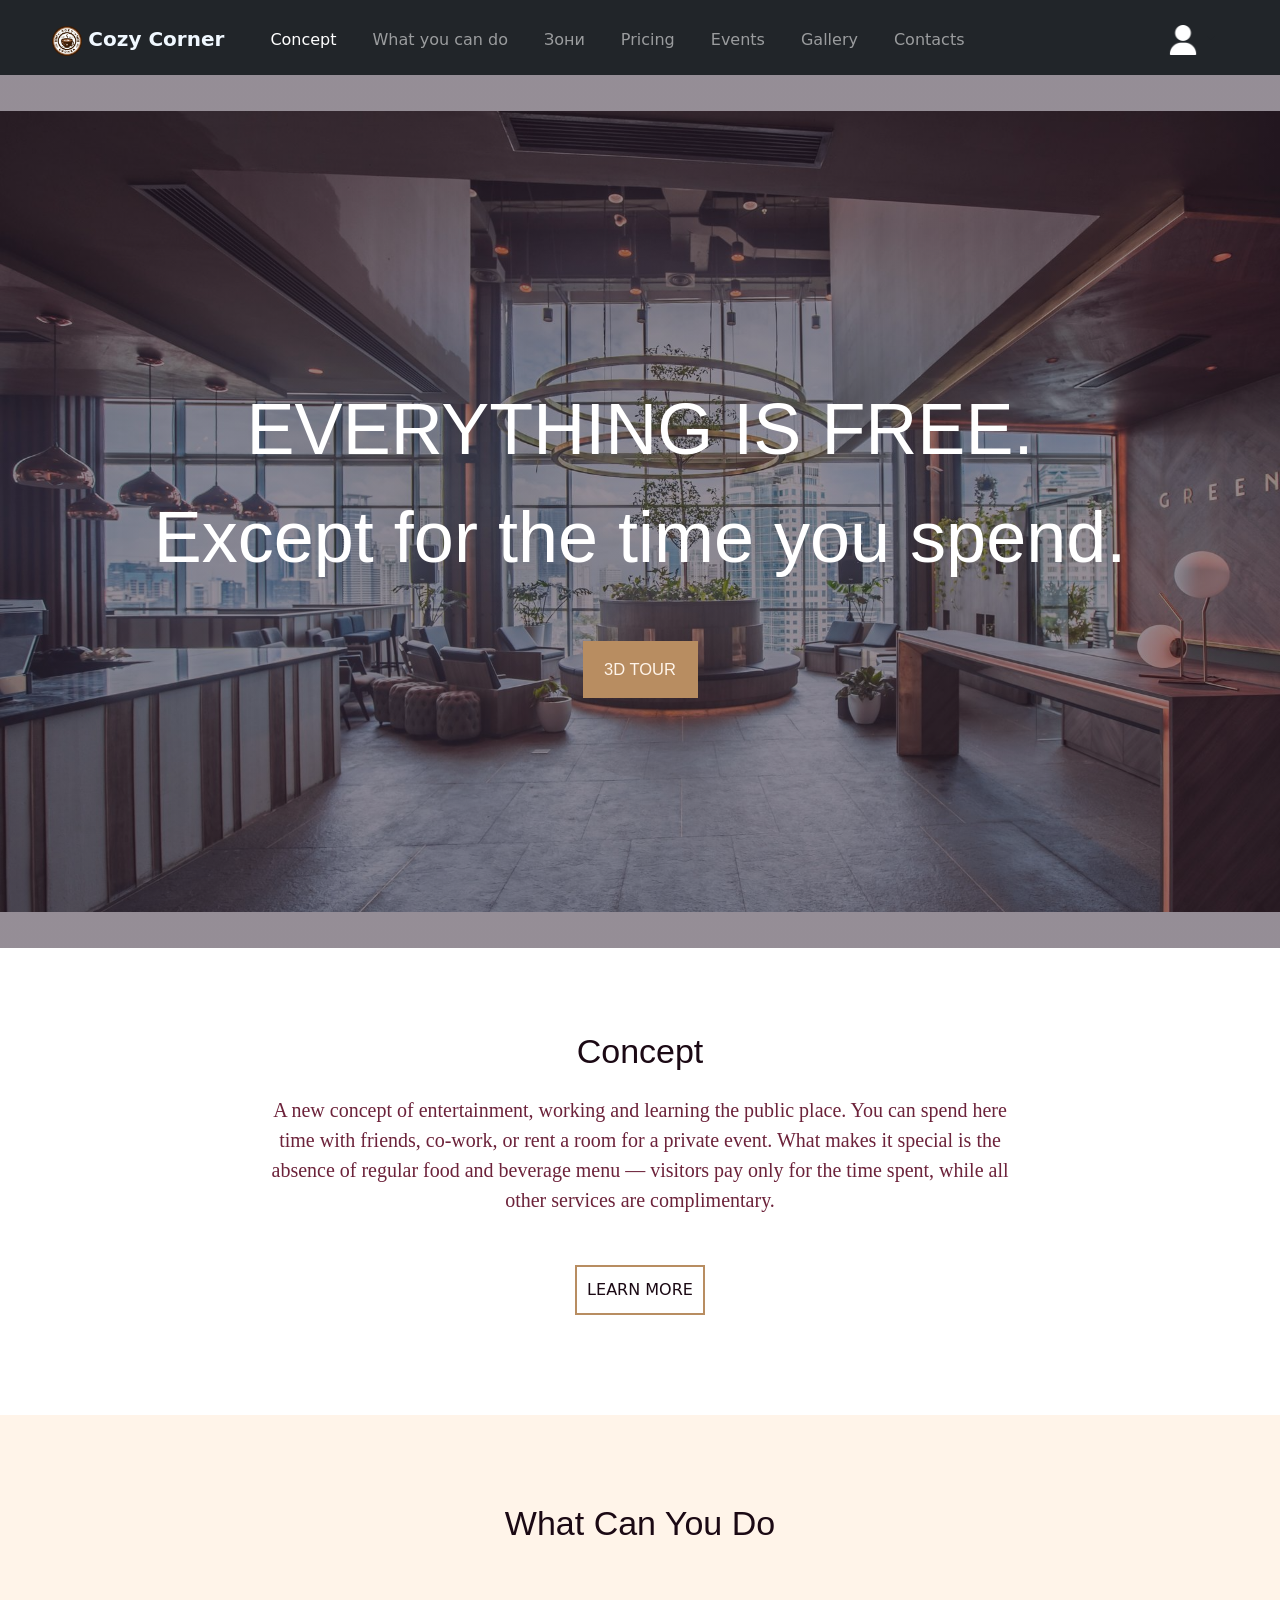
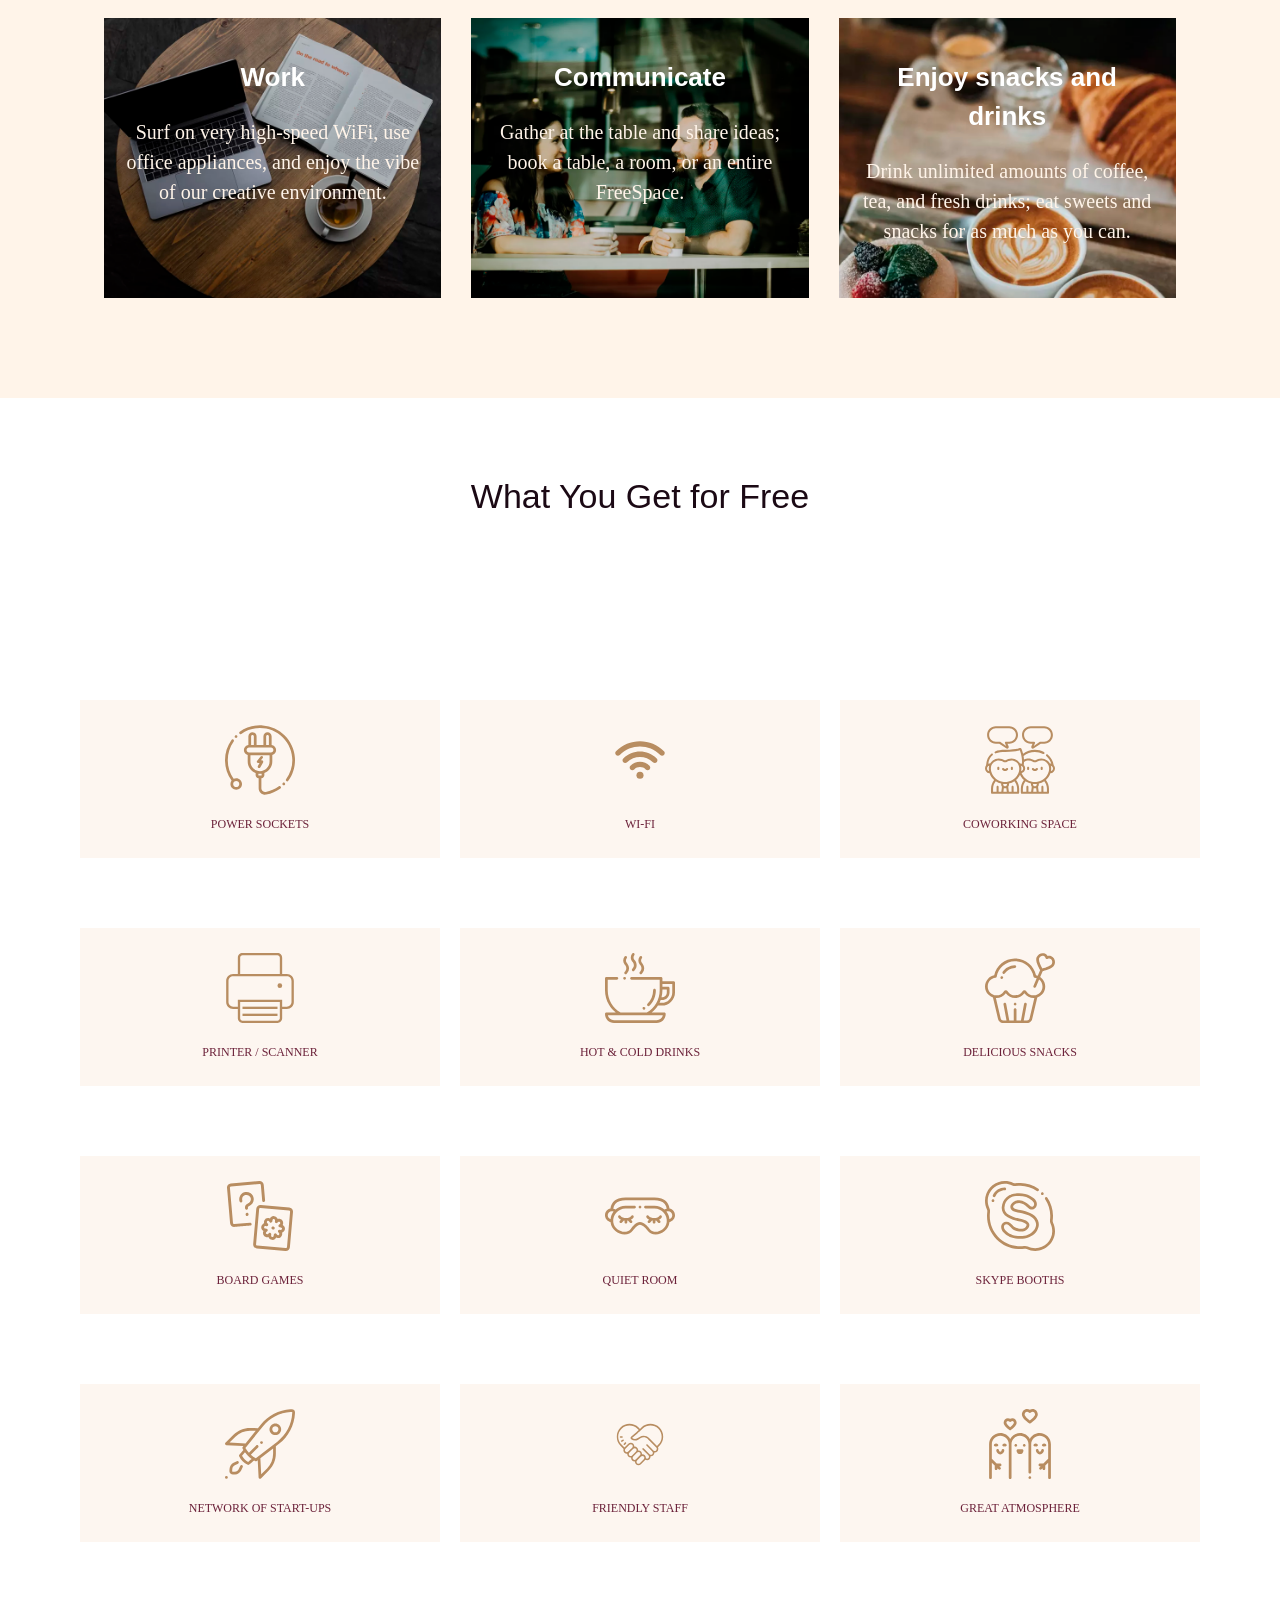
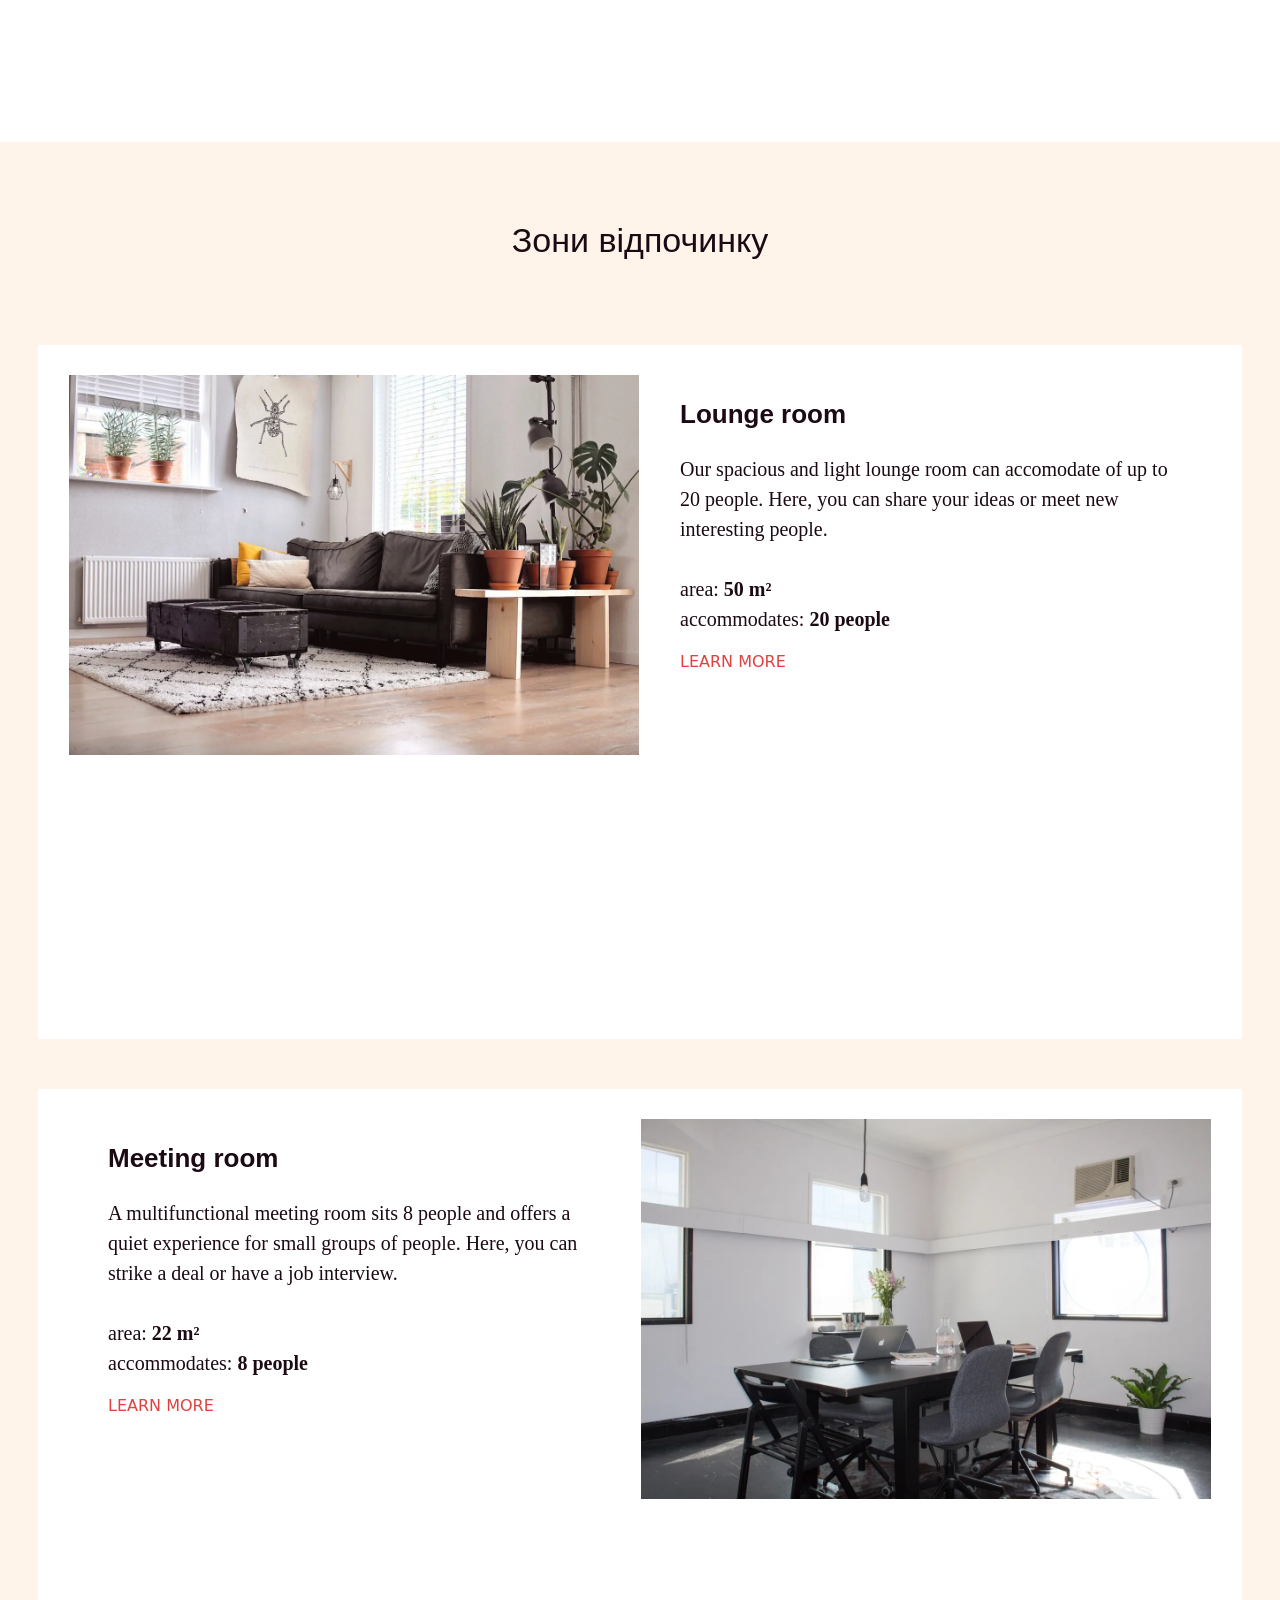
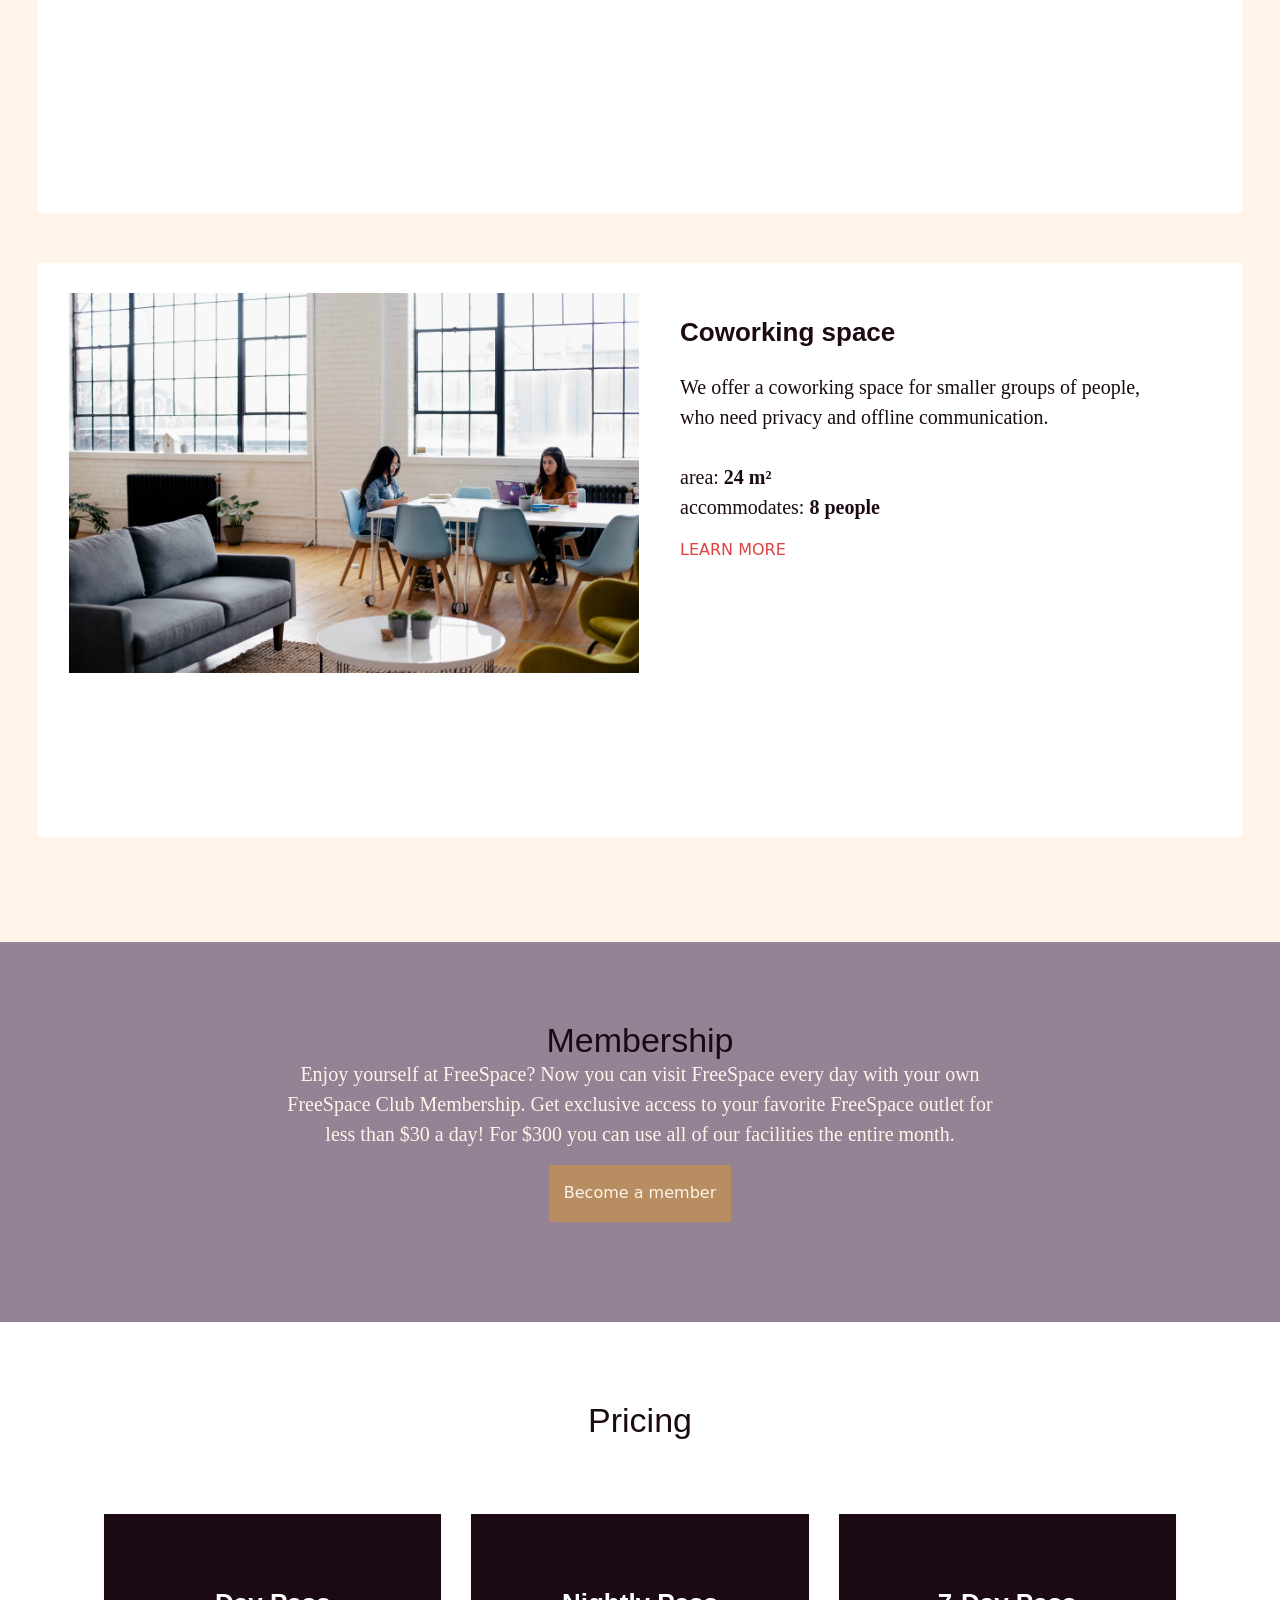
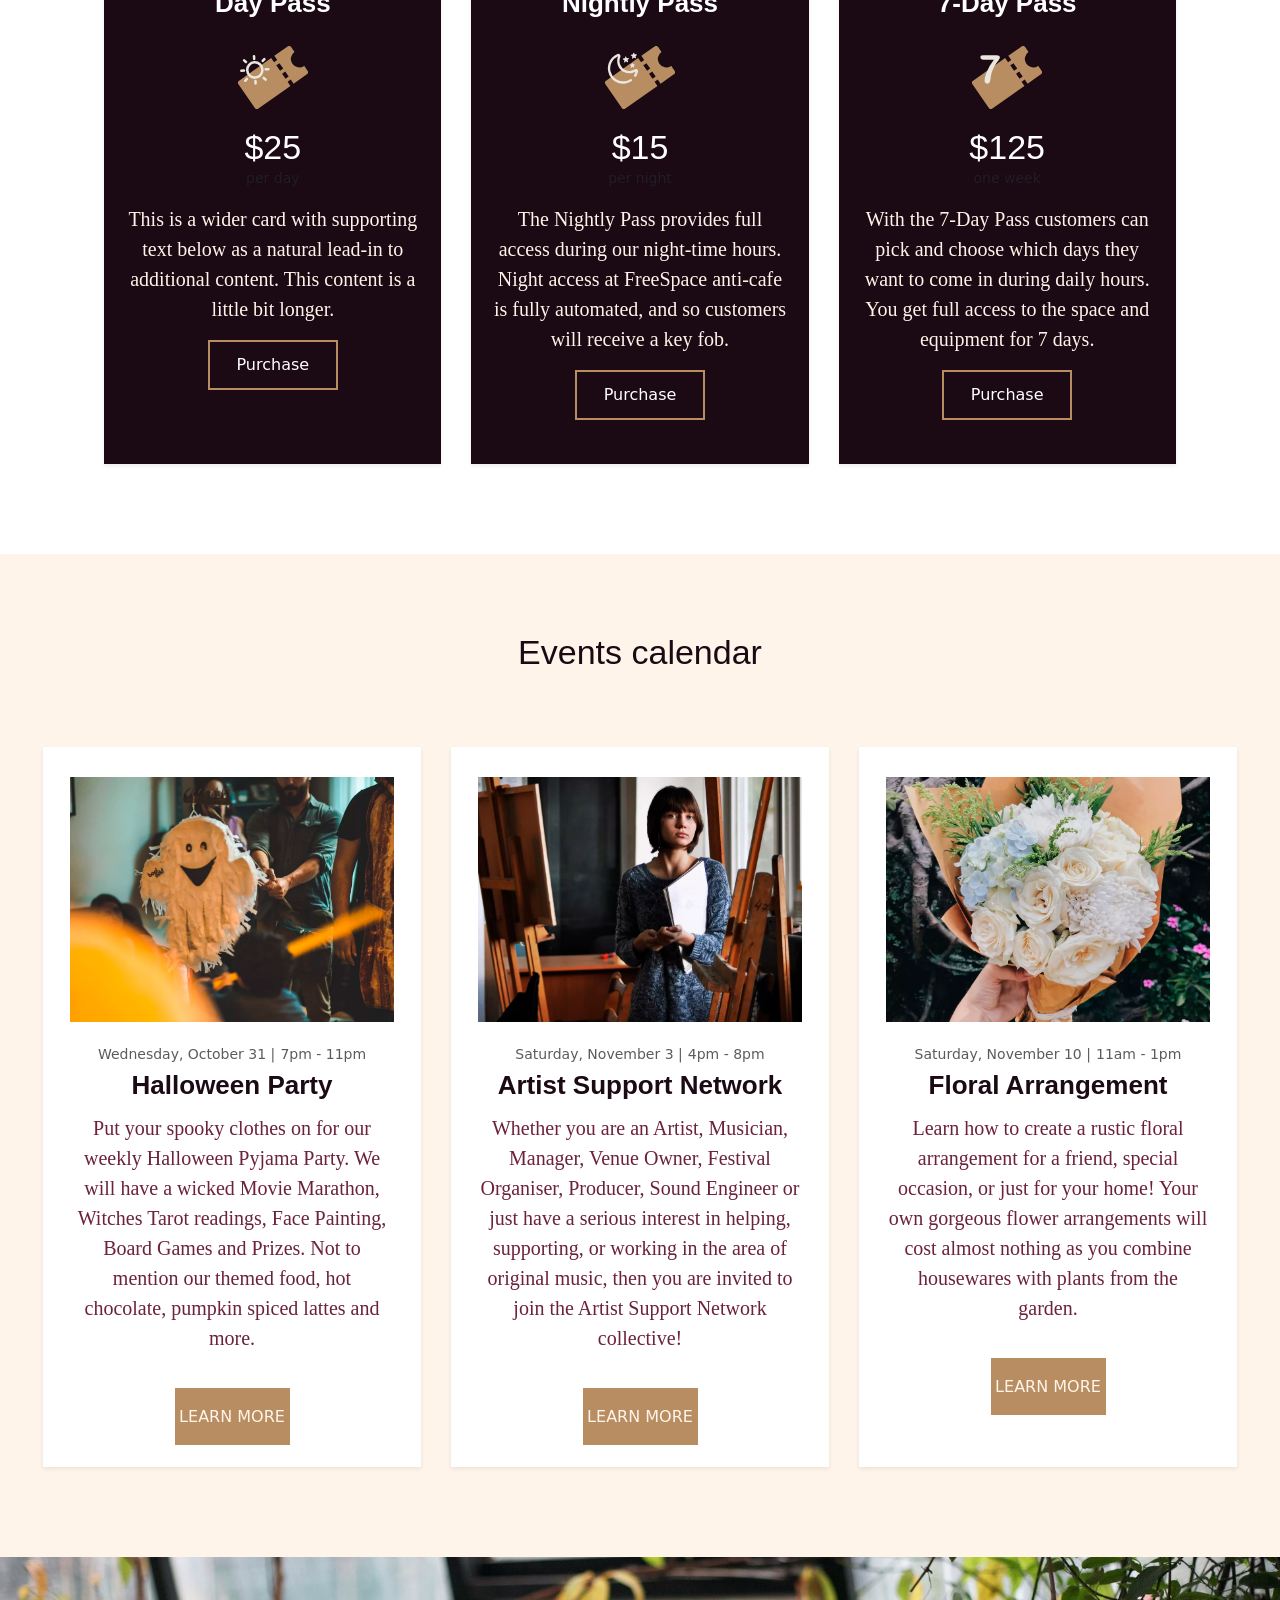
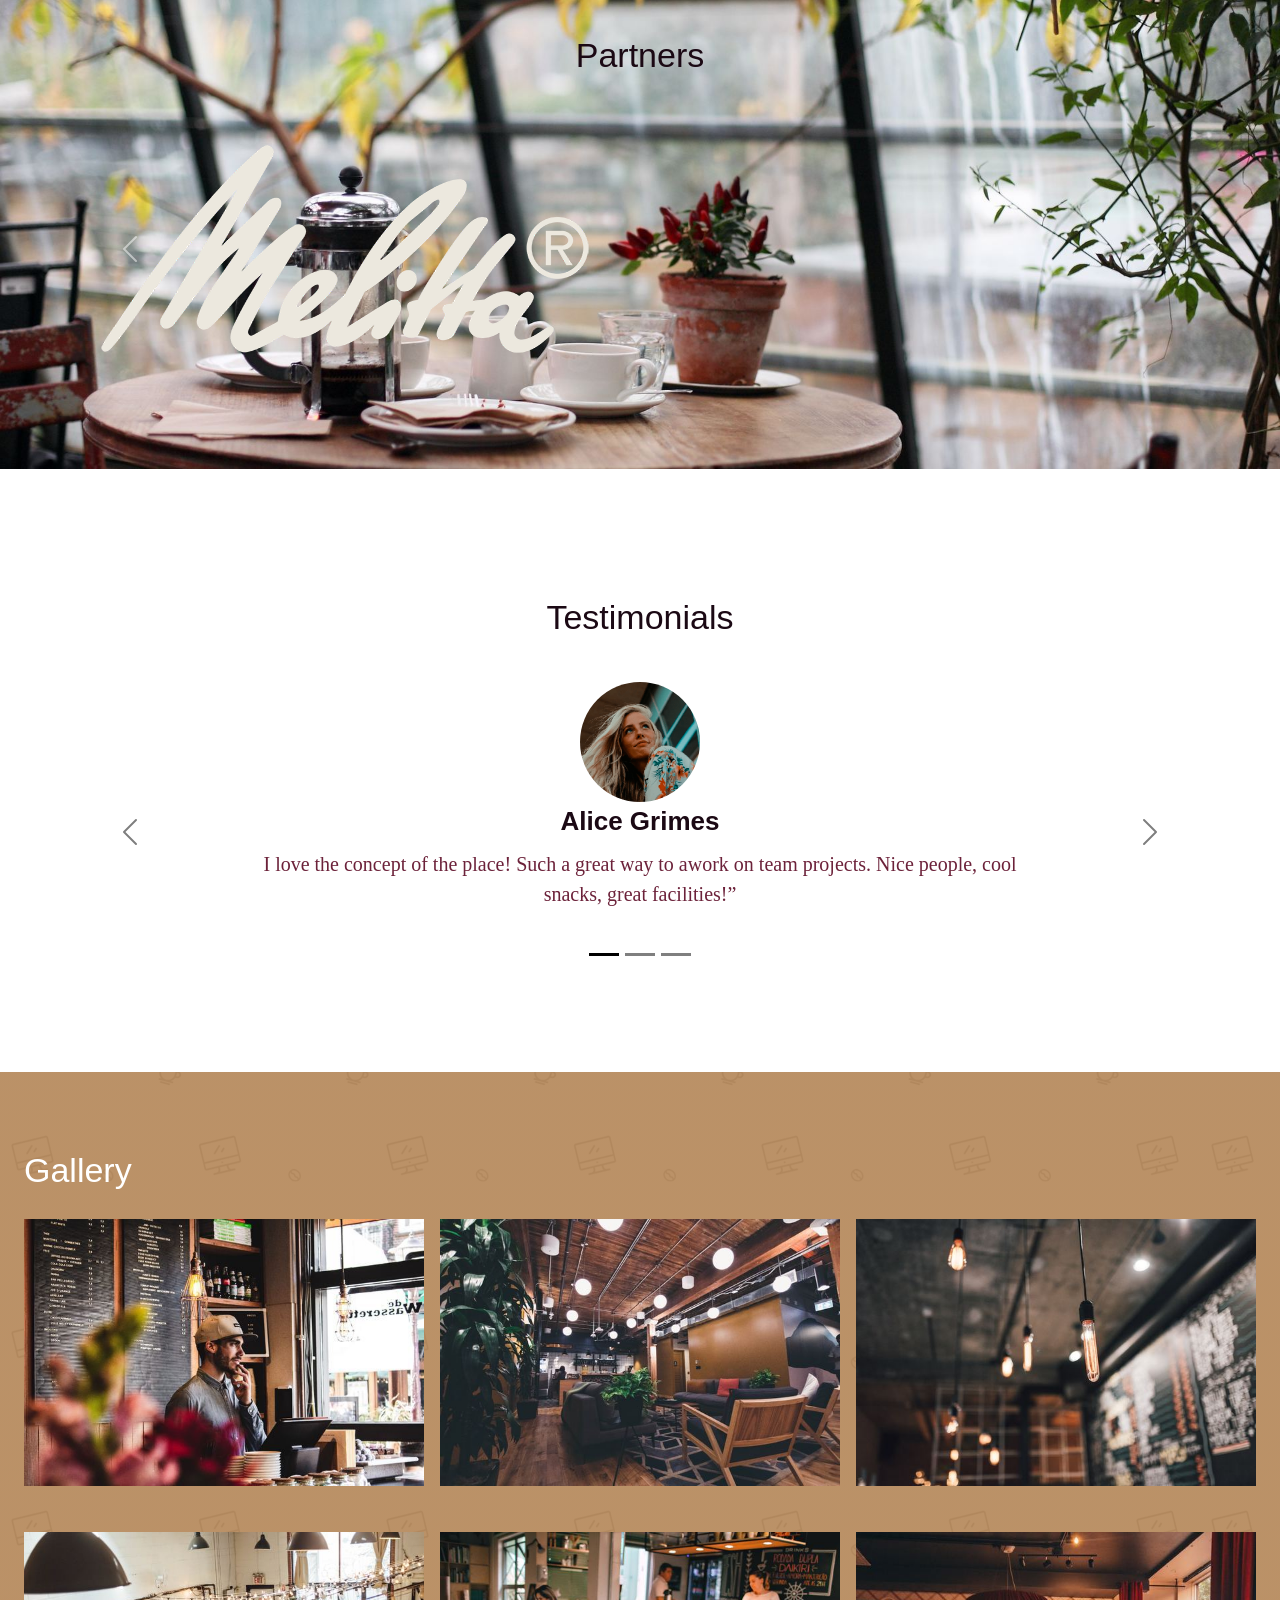
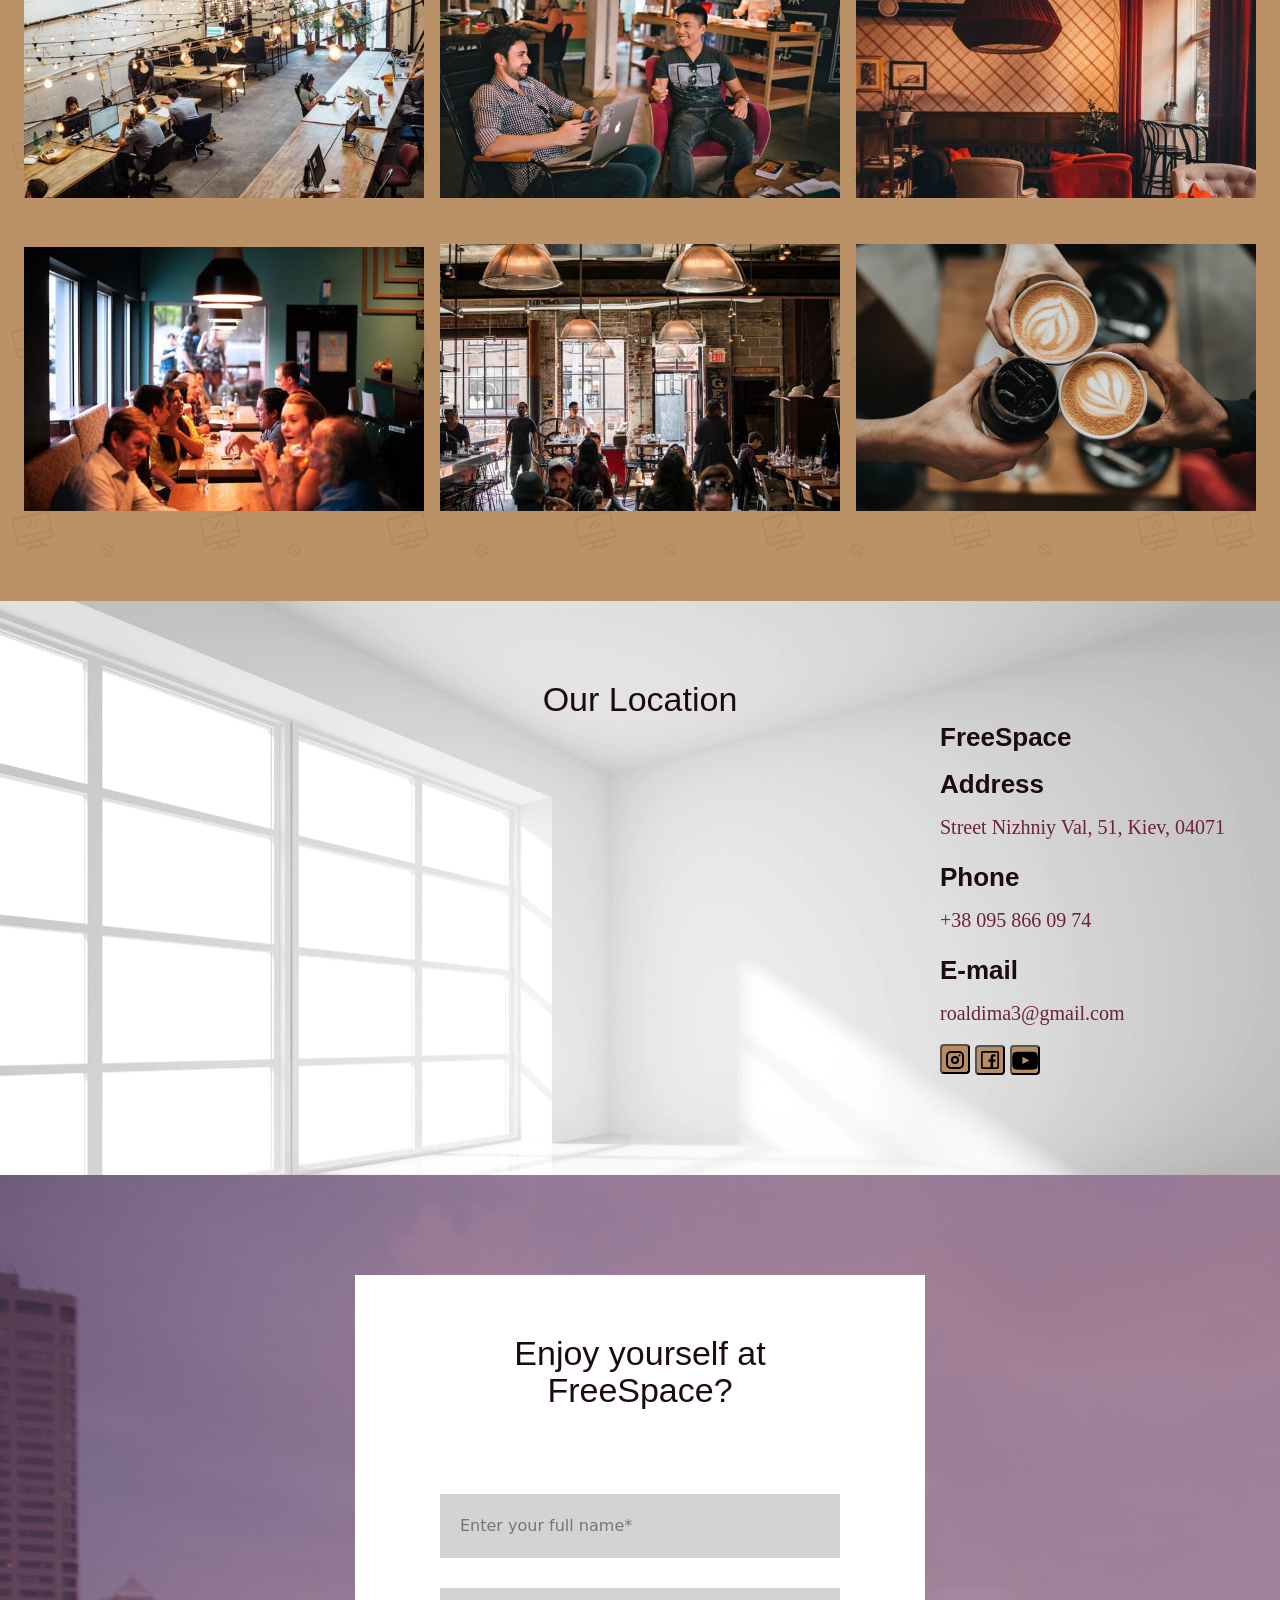
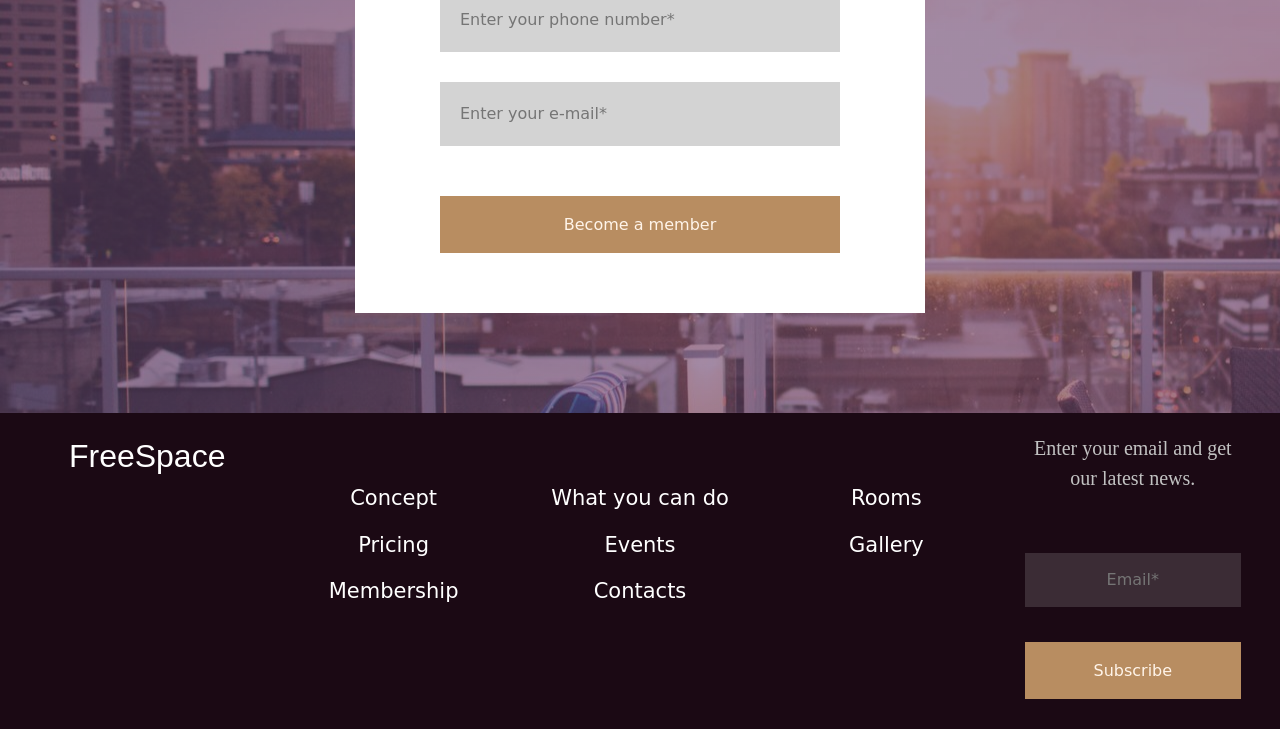
==== commit 7c3f965d: "0.1.6 - Register/Login Created Reg/Log overlay, partly connected API, improved Header. I want to sle" ====
--- a/index.html
+++ b/index.html
@@ -11,49 +11,27 @@
     <link href="https://cdn.jsdelivr.net/npm/bootstrap@5.1.3/dist/css/bootstrap.min.css" rel="stylesheet" integrity="sha384-1BmE4kWBq78iYhFldvKuhfTAU6auU8tT94WrHftjDbrCEXSU1oBoqyl2QvZ6jIW3" crossorigin="anonymous">
     <link rel="stylesheet" type="text/css" href="css/controls.css">
     <link rel="stylesheet" type="text/css" href="css/img.css">
+    <link rel="stylesheet" type="text/css" href="../css/login.css">
     <link rel="stylesheet" type="text/css" href="css/header-footer.css">
     <link rel="stylesheet" type="text/css" href="css/index.css">
 </head>
 
 <body>
-    <header>
-        <nav class="navbar sticky-top navbar-expand-lg navbar-dark bg-dark">
-            <div class="container-fluid">
-                <a class="navbar-brand" href="home/home.html" style="text-decoration: none; color: inherit;">
-                    <img src="img/cozy_corner_logo_circl.png" alt="Logo" style="width: 30px; height: 30px;">
-                    <span>Cozy Corner</span>
-                </a>
-                <button class="navbar-toggler" type="button" data-bs-toggle="collapse" data-bs-target="#navbarNav" aria-controls="navbarNav" aria-expanded="false" aria-label="Toggle navigation">
-                    <span class="navbar-toggler-icon"></span>
-                </button>
-                <div class="collapse navbar-collapse" id="navbarNav">
-                    <ul class="navbar-nav">
-                        <div class="nav-item">
-                        <a class="nav-link active" href="#Concept">Concept</a>
-                    </div>
-                    <div class="nav-item">
-                        <a class="nav-link" href="#What">What you can do</a>
-                        </div>
-                    <div class="nav-item">
-                        <a class="nav-link" href="#Rooms">Зони</a>
-                        </div>
-                    <div class="nav-item">
-                        <a class="nav-link" href="#Pricing">Pricing</a>
-                        </div>
-                    <div class="nav-item">
-                        <a class="nav-link" href="#Events">Events</a>
-                        </div>
-                    <div class="nav-item">
-                        <a class="nav-link" href="#Gallery">Gallery</a>
-                        </div>
-                    <div class="nav-item">
-                    <a class="nav-link" href="#Contacts">Contacts</a>
-                  </div>
-                </ul>
-              </div>
-            </div>
-        </nav>
-        
+    <header style="position: sticky; top: 0; z-index: 1030;">
+        <div id="headerDiv"></div>
+        <script>
+            document.addEventListener('DOMContentLoaded', function () {
+                fetch('../reusable/header.html')
+                    .then(response => response.text())
+                    .then(html => {
+                        document.getElementById('headerDiv').innerHTML = html;
+                    })
+                    .catch(error => console.error('Error loading the header:', error));
+            });
+        </script>
+    </header>
+    
+    <main> 
         <div class="header-bottom">        
             <div class="header-bg">
                 <div id="header_bg">
@@ -76,9 +54,7 @@
                 </div>
             </div>
         </div>
-    </header>
-    
-    <main> 
+
         <div id="Concept" class="concept">
             <div class="concept-block">
                 <div class="concept-text">
@@ -668,6 +644,8 @@
     </footer>
     <script src="js/index.js"></script>
     <script src="../638-team-r/js/map.js"></script>
+    <script src="../js/logged.js"></script>
     <script src="https://cdn.jsdelivr.net/npm/bootstrap@5.1.3/dist/js/bootstrap.bundle.min.js" integrity="sha384-ka7Sk0Gln4gmtz2MlQnikT1wXgYsOg+OMhuP+IlRH9sENBO0LRn5q+8nbTov4+1p" crossorigin="anonymous"></script>
+
 </body>
 </html>
--- a/css/login.css
+++ b/css/login.css
@@ -0,0 +1,240 @@
+
+*, :after, :before {
+  box-sizing: border-box;
+}
+.clearfix:after,
+.clearfix:before {
+  content: "";
+  display: table;
+}
+.clearfix:after {
+  clear: both;
+  display: block;
+}
+a {
+  color: inherit;
+  text-decoration: none;
+}
+span{
+    padding-right: 12px;
+}
+.modal {
+    display: none; /* Change from visibility and opacity to display for easier control */
+    width: 100%;
+    height: 100vh;
+    background-color: rgba(0, 0, 0, 0.5);
+    align-items: center;
+    justify-content: center;
+    border: 1px solid #888;
+    box-shadow: 0 4px 6px rgba(0,0,0,0.1);
+
+    padding: 50px; /* Space around the inner div */
+    display: flex;
+    justify-content: center; /* Center horizontally */
+    align-items: center;/* Needed for absolute positioning of the close button inside it */
+}
+
+  
+.modal-content {
+    margin: auto;
+    margin-top: 150px;
+    border-radius: 10px;
+    width: 90%;
+    max-width: 500px;
+}
+  
+.close-button {
+    float: right;
+    font-size: 1.5rem;
+    font-weight: bold;
+}
+  
+.close-button:hover, .close-button:focus {
+    color: red;
+    cursor: pointer;
+}
+  
+.login-wrap {
+    width: 100%;
+    border-radius: 10px;
+    margin: auto;
+    max-width: 525px;
+    min-height: 700px;
+    position: relative;
+    background: url(https://raw.githubusercontent.com/khadkamhn/day-01-login-form/master/img/bg.jpg)
+        no-repeat center;
+    box-shadow: 0 12px 15px 0 rgba(0, 0, 0, 0.24),
+    0 17px 50px 0 rgba(0, 0, 0, 0.19);
+}
+.login-html {
+    border-radius: 5px;
+    width: 100%;
+    height: 100%;
+    position: absolute;
+    padding: 90px 70px 50px 70px;
+    background: rgba(40, 57, 101, 0.9);
+}
+.login-html .sign-in-htm,
+.login-html .sign-up-htm {
+  top: 0;
+  left: 0;
+  right: 0;
+  bottom: 0;
+  position: absolute;
+  transform: rotateY(180deg);
+  backface-visibility: hidden;
+  transition: all 0.4s linear;
+}
+.login-html .sign-in,
+.login-html .sign-up,
+.login-form .group .check {
+  display: none;
+}
+.login-html .tab,
+.login-form .group .label,
+.login-form .group .button {
+  text-transform: uppercase;
+}
+.login-html .tab {
+  font-size: 22px;
+  margin-right: 15px;
+  cursor: pointer;
+  padding-bottom: 5px;
+  margin: 0 15px 10px 0;
+  display: inline-block;
+  border-bottom: 2px solid transparent;
+}
+.login-html .sign-in:checked + .tab,
+.login-html .sign-up:checked + .tab {
+  color: #fff;
+  border-color: #1161ee;
+  cursor: pointer;
+}
+.login-form {
+  min-height: 345px;
+  position: relative;
+  perspective: 1000px;
+  transform-style: preserve-3d;
+}
+.login-form .group {
+  margin-bottom: 15px;
+}
+.login-form .group .label,
+.login-form .group .input,
+.login-form .group .button {
+  width: 100%;
+  color: #fff;
+  display: block;
+}
+.login-form .group .input,
+.login-form .group .button {
+  border: none;
+  padding: 15px 20px;
+  border-radius: 25px;
+  background: rgba(255, 255, 255, 0.1);
+}
+.login-form .group input[data-type="password"] {
+  -webkit-text-security: circle;
+}
+.login-form .group .label {
+  color: #aaa;
+  font-size: 12px;
+}
+.login-form .group .button {
+  background: #1161ee;
+  cursor: pointer;
+}
+.login-form .group .button:hover {
+    background:#1454c4;
+    cursor: pointer;
+  }
+.login-form .group label .icon {
+  width: 15px;
+  height: 15px;
+  border-radius: 2px;
+  position: relative;
+  display: inline-block;
+  background: rgba(255, 255, 255, 0.1);
+}
+.login-form .group label .icon:before,
+.login-form .group label .icon:after {
+  content: "";
+  width: 10px;
+  height: 2px;
+  background: #fff;
+  position: absolute;
+  transition: all 0.2s ease-in-out 0s;
+}
+.login-form .group label .icon:before {
+  left: 3px;
+  width: 5px;
+  bottom: 6px;
+  transform: scale(0) rotate(0);
+}
+.login-form .group label .icon:after {
+  top: 6px;
+  right: 0;
+  transform: scale(0) rotate(0);
+}
+.login-form .group .check:checked + label {
+  color: #fff;
+}
+.login-form .group .check:checked + label .icon {
+  background: #1161ee;
+}
+.login-form .group .check:checked + label .icon:before {
+  transform: scale(1) rotate(45deg);
+}
+.login-form .group .check:checked + label .icon:after {
+  transform: scale(1) rotate(-45deg);
+}
+.login-html
+  .sign-in:checked
+  + .tab
+  + .sign-up
+  + .tab
+  + .login-form
+  .sign-in-htm {
+  transform: rotate(0);
+}
+.login-html .sign-up:checked + .tab + .login-form .sign-up-htm {
+  transform: rotate(0);
+}
+.hr {
+  height: 2px;
+  margin: 60px 0 20px 0;
+  background: rgba(255, 255, 255, 0.2);
+}
+.foot-lnk {
+  text-align: center;
+}
+
+#loginModalContainer {
+    display: none; /* Initially hidden */
+    position: fixed; /* Stay in place */
+    left: 0;
+    top: 0;
+    width: 100%; /* Full width */
+    height: 100%; /* Full height */
+    overflow: auto; /* Enable scroll if needed */
+    background-color: rgba(0,0,0,0.4); /* Black w/ opacity */
+    z-index: 1050; /* Sit on top */
+    align-items: center; /* Center content vertically */
+    justify-content: center; /* Center content horizontally */
+    display: flex; /* Use flexbox to center the modal */
+}
+
+.close-button {
+    position: absolute;
+    top: 10px; /* Distance from the top */
+    right: 10px; /* Distance from the right */
+    font-size: 1.5rem; /* Size of the close button */
+    cursor: pointer; /* Pointer cursor on hover */
+    border: none; /* No border */
+    background: none; /* No background */
+    color: #aaa; /* Light grey color, can be changed as needed */
+}
+
+.close-button:hover {
+    color: #000; /* Darker color on hover */
+}
--- a/css/header-footer.css
+++ b/css/header-footer.css
@@ -1,15 +1,17 @@
-.navbar-holder{
-    background: rgb(33 37 41);
+.navbar-holder {
+    background: rgb(33, 37, 41); /* Ensure valid CSS syntax for RGB */
+    padding-top: 10px;
+    padding-bottom: 5px;
 }
 
 .navbar-holder .container-fluid {
     max-width: 1200px;
-    width: 100%;
     display: flex;
-    justify-content: space-between; /* Ensures elements are spaced between */
+    justify-content: space-between;
     align-items: center;
-    flex-wrap: nowrap; /* Prevents wrapping of navbar items */
+    flex-wrap: nowrap;
 }
+
 
 .navbar-nav {
     display: flex;
@@ -33,3 +35,16 @@
     display: flex;
     align-items: center;
 }
+
+.navbar-holder span{
+    color: aliceblue;
+}
+
+header > .header a{
+    font-size: 18px;
+    font-family: 'Laila',serif;
+    color: #ffffff;
+    line-height: normal;
+    font-weight: 400;
+    font-style: normal;
+}
--- a/css/index.css
+++ b/css/index.css
@@ -47,73 +47,29 @@
 }
 
 
-
-/*Header top */
-#header { 
-    background: rgb(255, 255, 255);
-    height: 100px;
-    background-color: rgb(255, 255, 255);
-    color: #000000;
-}
-
-header > .header .link-container{
-    display: flex;
-    flex-direction: column;
-    text-align: center;
-    margin-left: 5px;
-}
-
-@media (min-width: 990px) {
-
-    header > .header .link-container{
-        flex: 1;
-        display: flex;
-        flex-direction: row;
-        justify-content: space-around;
-        align-items: center;
-    }
-    
-}
-@media (max-width: 990px){
-    header > .header .link-container{
-    display: none;
-    }
-}
-
-header > .header a{
-    font-size: 18px;
-    font-family: 'Laila',serif;
-    color: #1b0914;
-    line-height: normal;
-    font-weight: 400;
-    font-style: normal;
-}
-/**/
-
-
 /*Header text block*/
-header > .header-bottom {
+.header-bottom {
     background: linear-gradient( rgba(44, 29, 46, 0.5),rgba(44, 29, 46, 0.5)), url(../img/header/header.jpg) no-repeat center/auto 100%;
 }
 
-header > .header-bottom > .header-bg > #header_bg > .hero > .hero-inner > .hero-text{
+.header-bottom > .header-bg > #header_bg > .hero > .hero-inner > .hero-text{
     text-align: center;
     margin-top: 50px;
     padding-left: 15px;
     padding-right: 15px;
 }
 
-header > .header-bottom > .header-bg > #header_bg{
+.header-bottom > .header-bg > #header_bg{
     padding-left: 24px;
     padding-right: 24px;
 }
 
-header > .header-bottom > .header-bg{
+.header-bottom > .header-bg{
     padding-top: 130px;
     padding-bottom: 130px;
 }
 
-header > .header-bottom {
+.header-bottom {
     width: auto;
 }
 
@@ -126,35 +82,35 @@
     font-style: normal;
 }
 
-header > .header-bottom > .header-bg > #header_bg > .hero-button > .inbutton > .inbutton-space > .space-button{
+.header-bottom > .header-bg > #header_bg > .hero-button > .inbutton > .inbutton-space > .space-button{
     padding-left: auto;
     padding-right: auto;
 }
 
-header > .header-bottom >  .header-bg > #header_bg > .hero-button > .inbutton > .inbutton-space{
+.header-bottom >  .header-bg > #header_bg > .hero-button > .inbutton > .inbutton-space{
     text-align: center;
     margin-left: auto;
     margin-right: auto;
 }
 
-header > .header-bottom > .header-bg > #header_bg > .hero-button{
+.header-bottom > .header-bg > #header_bg > .hero-button{
     margin-top: 50px;
 }
 
 @media (min-width: 770px) {
-    header > .header-bottom > .header-bg > #header_bg{
+    .header-bottom > .header-bg > #header_bg{
         padding-left: 32px;
         padding-right: 32px;
     }
     
-    header > .header-bottom > .header-bg{
+    .header-bottom > .header-bg{
         padding-top: 250px;
         padding-bottom: 250px;
     }
 }
 
 @media (min-width: 990px) {
-    header > .header-bottom > .header-bg > #header_bg{
+    .header-bottom > .header-bg > #header_bg{
         padding-left: 40px;
         padding-right: 40px;
     }
@@ -165,11 +121,11 @@
         font-size: 72px;
     }
 
-    header > .header-bottom {
+    .header-bottom {
         background: linear-gradient( rgba(44, 29, 46, 0.5),rgba(44, 29, 46, 0.5)), url(../img/header/header.jpg) no-repeat center/100% auto;
     }
 
-    header > .header-bottom > .header-bg > #header_bg{
+    .header-bottom > .header-bg > #header_bg{
         padding-left: 15px;
         padding-right: 15px;
         margin-left: auto;
@@ -177,7 +133,7 @@
     }
     
 
-    header > .header-bottom > .header-bg{
+    .header-bottom > .header-bg{
         padding-top: 250px;
         padding-bottom: 250px;
     }
@@ -671,7 +627,7 @@
 
 
 /*Membership block*/
-.membership > .member-container > .member-block > .member-header > h2{
+.membership > .member-container > .member-block > .member-h2{
    color: #fff4e9;
 }
 
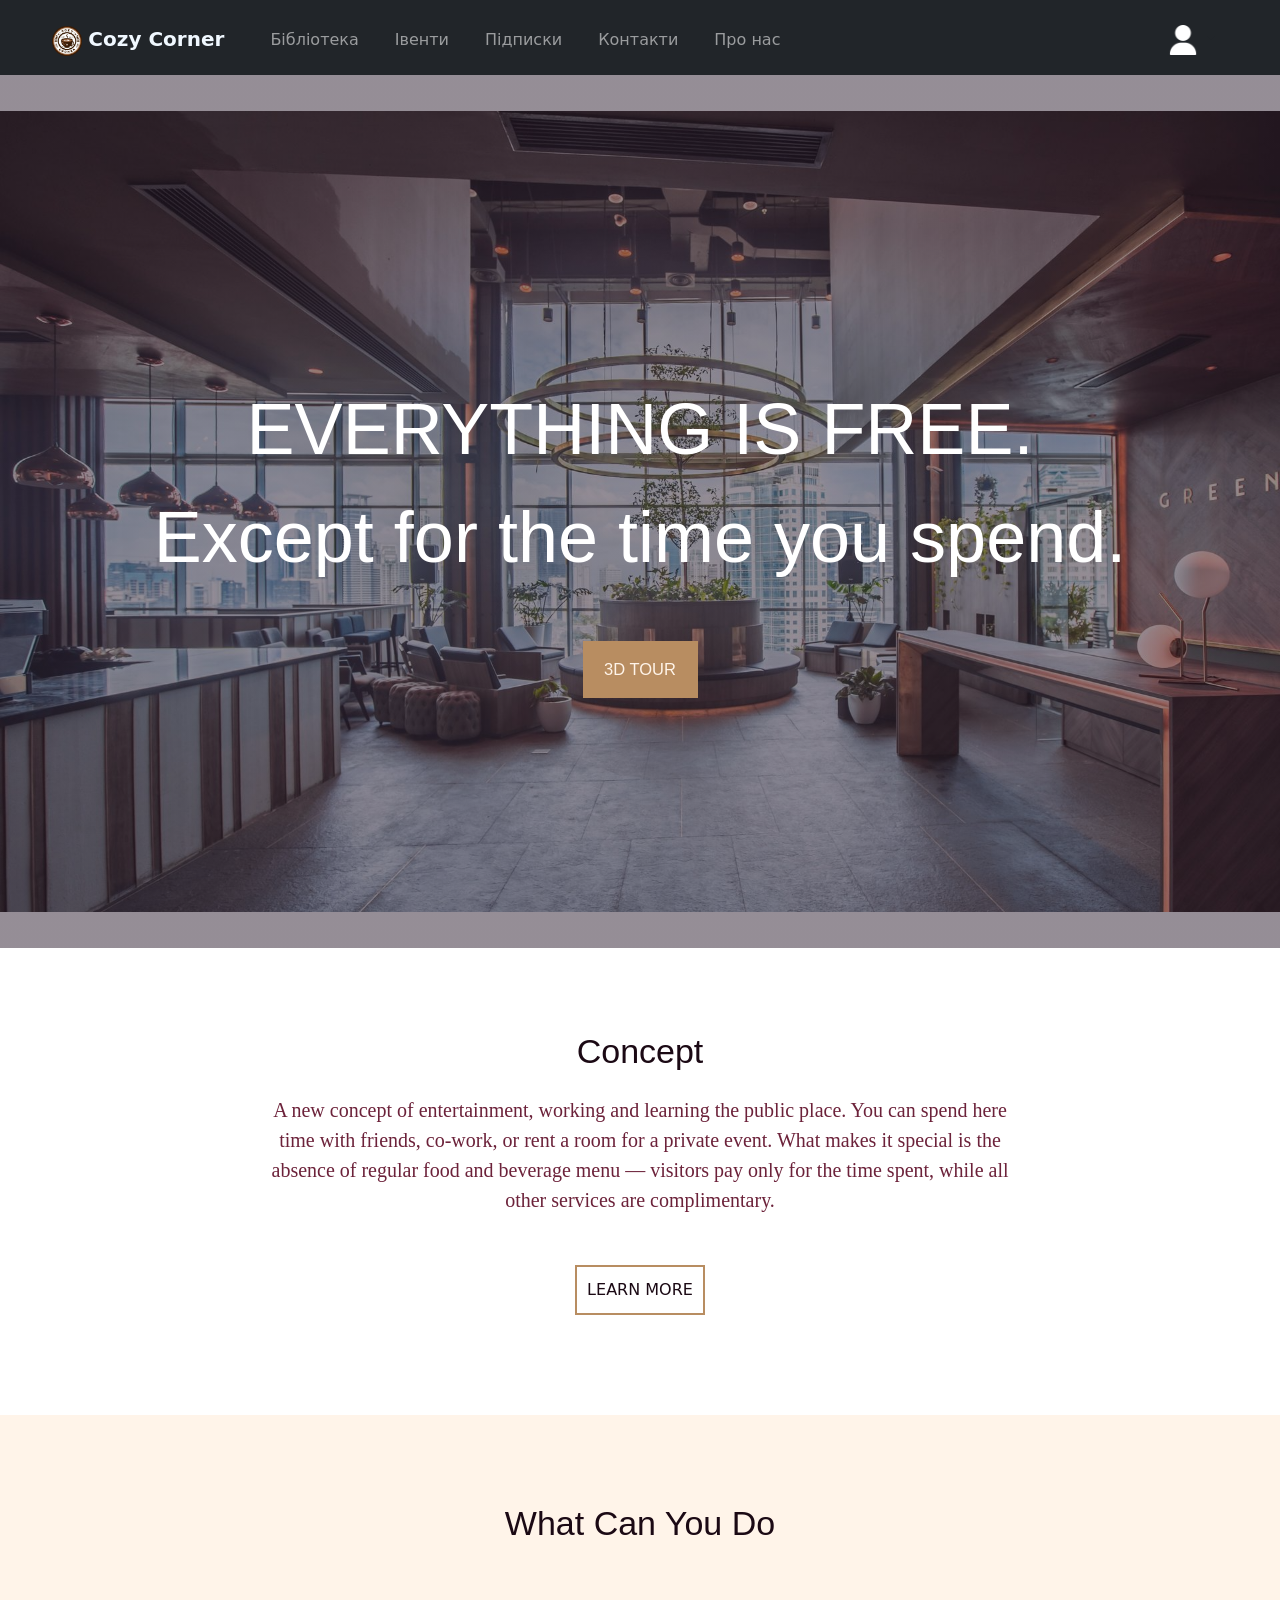
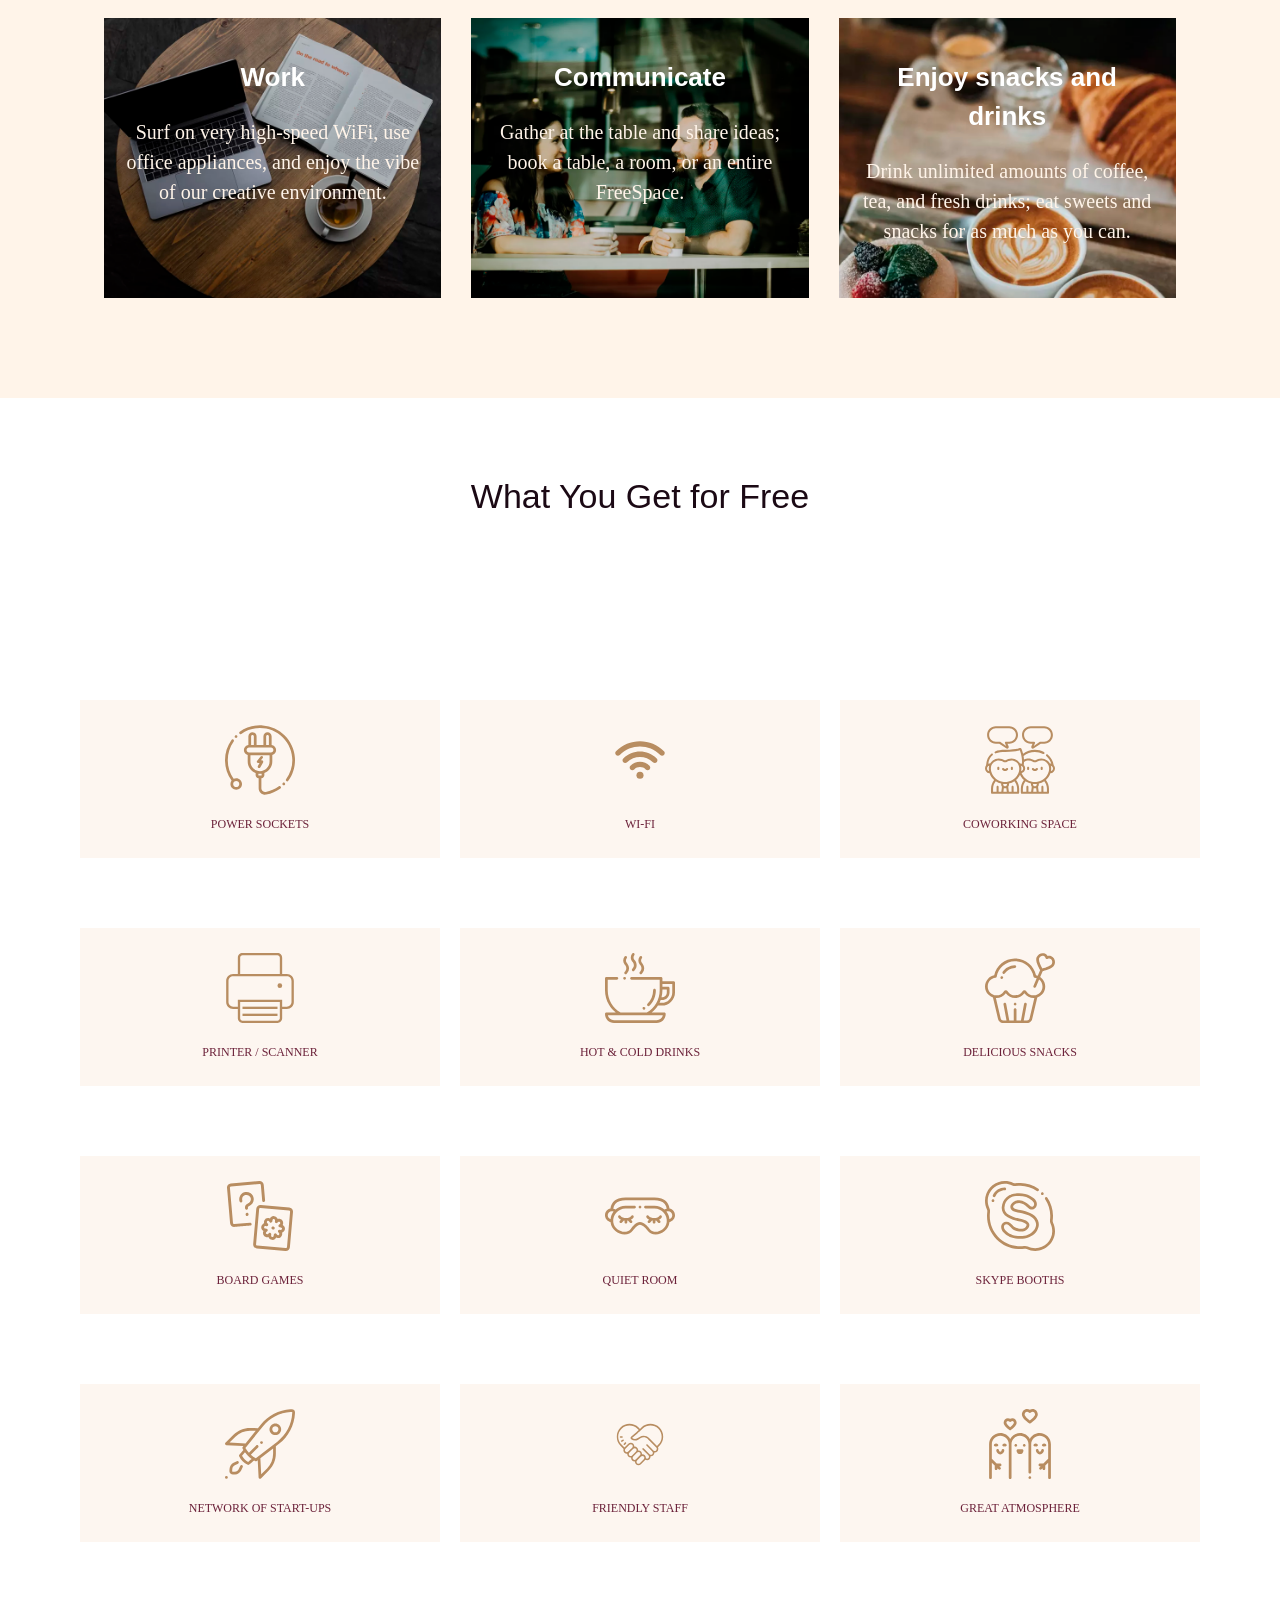
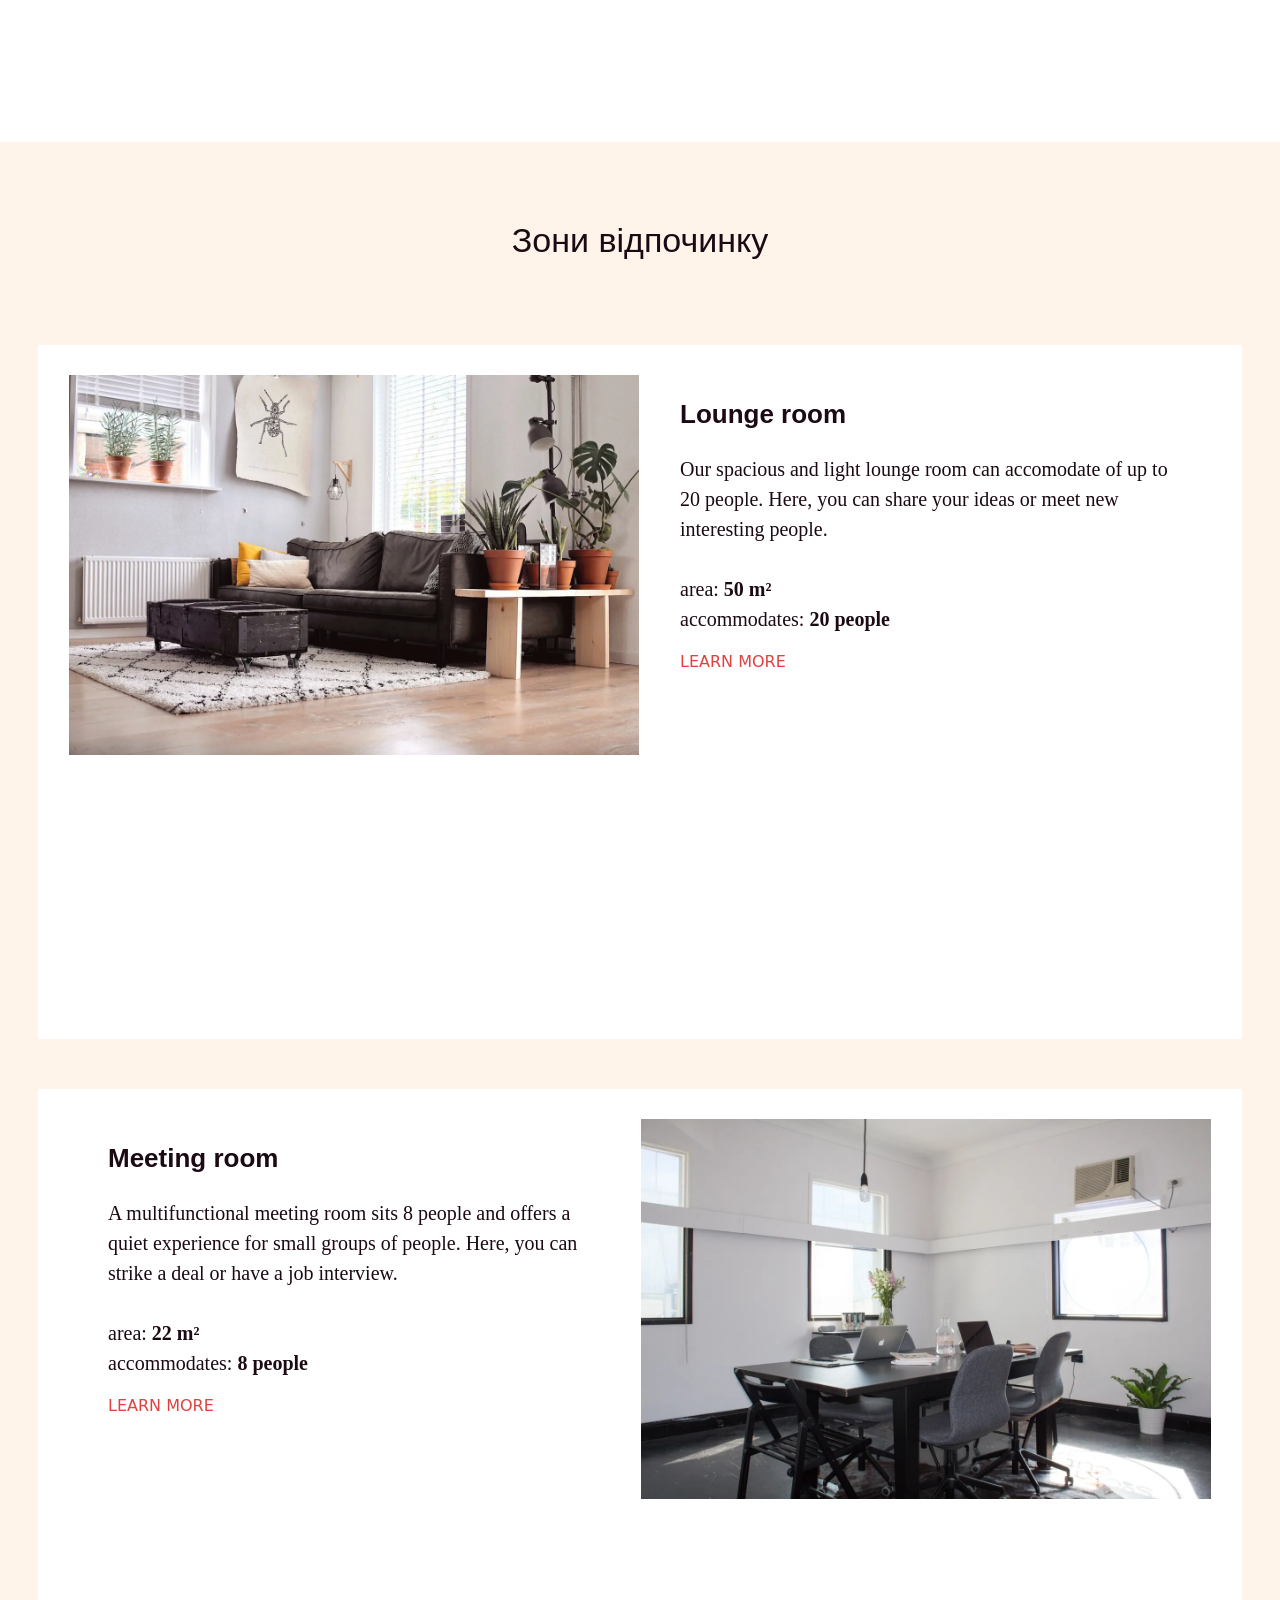
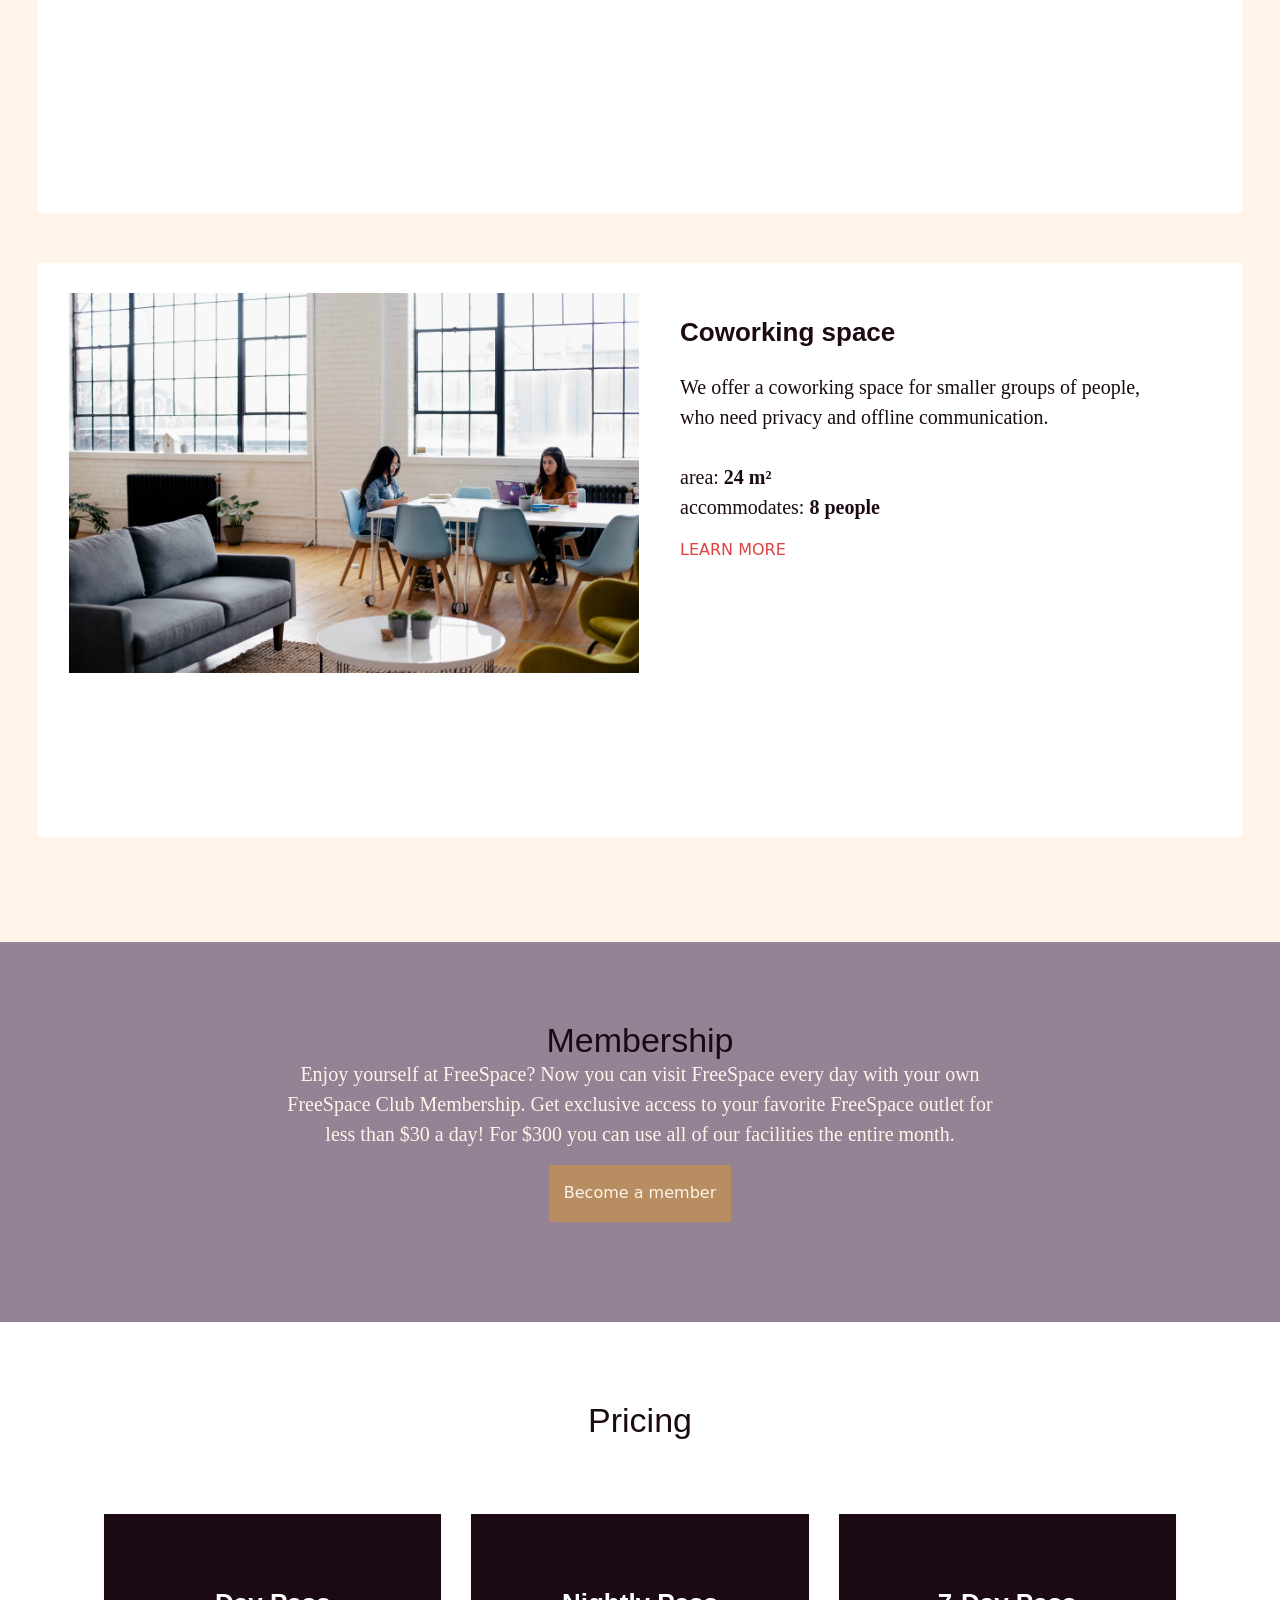
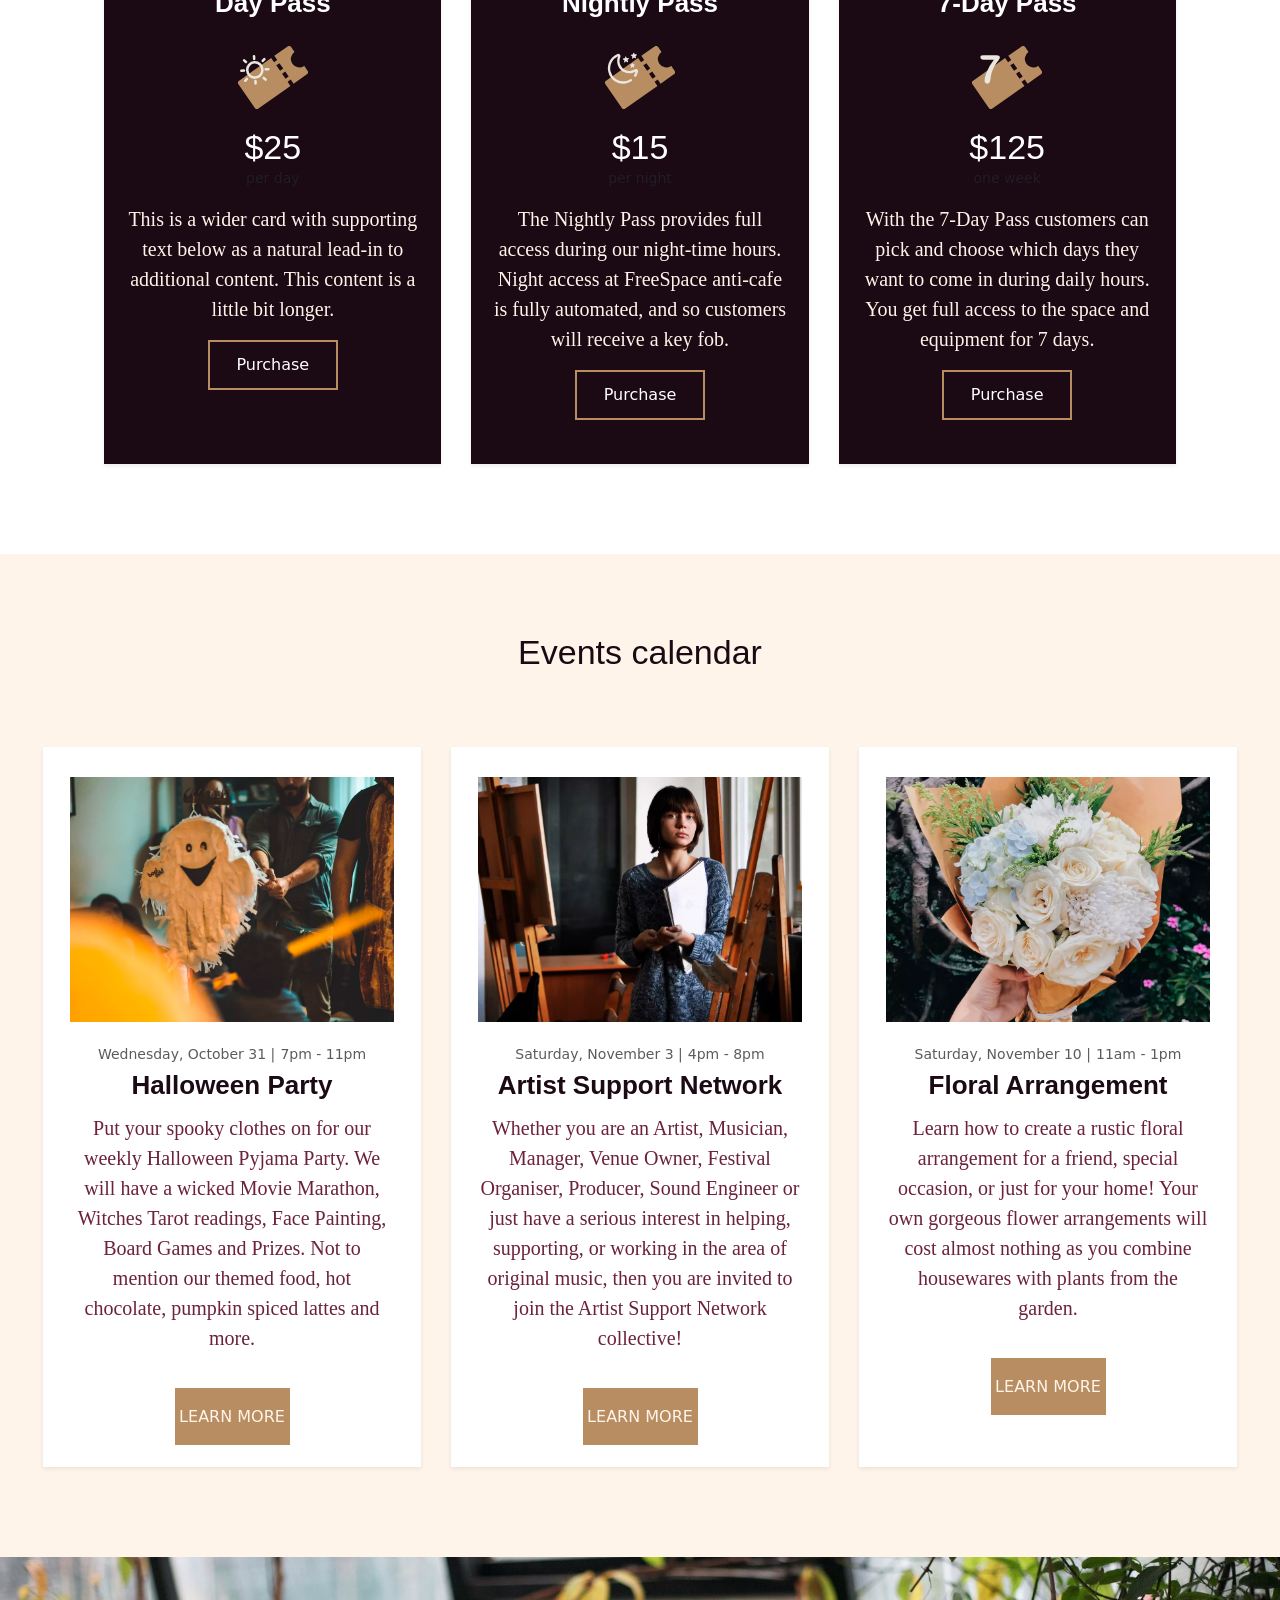
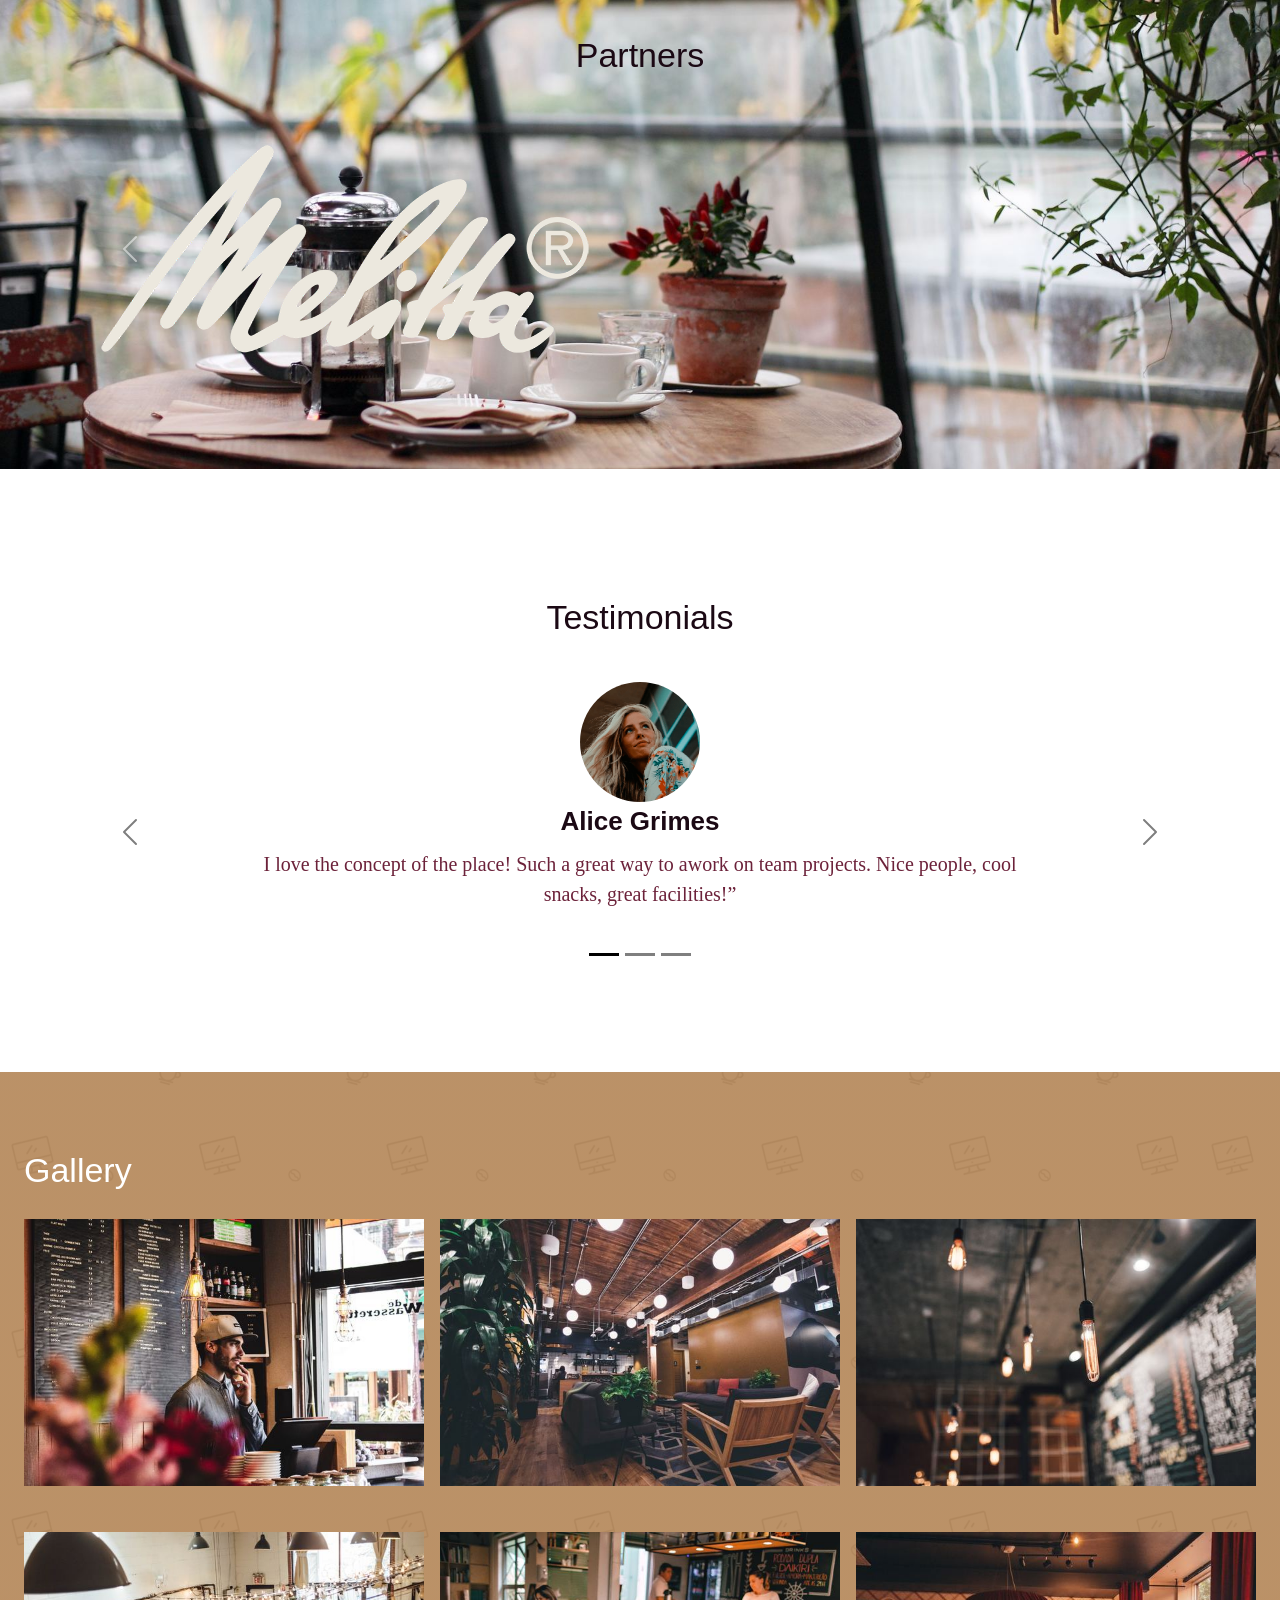
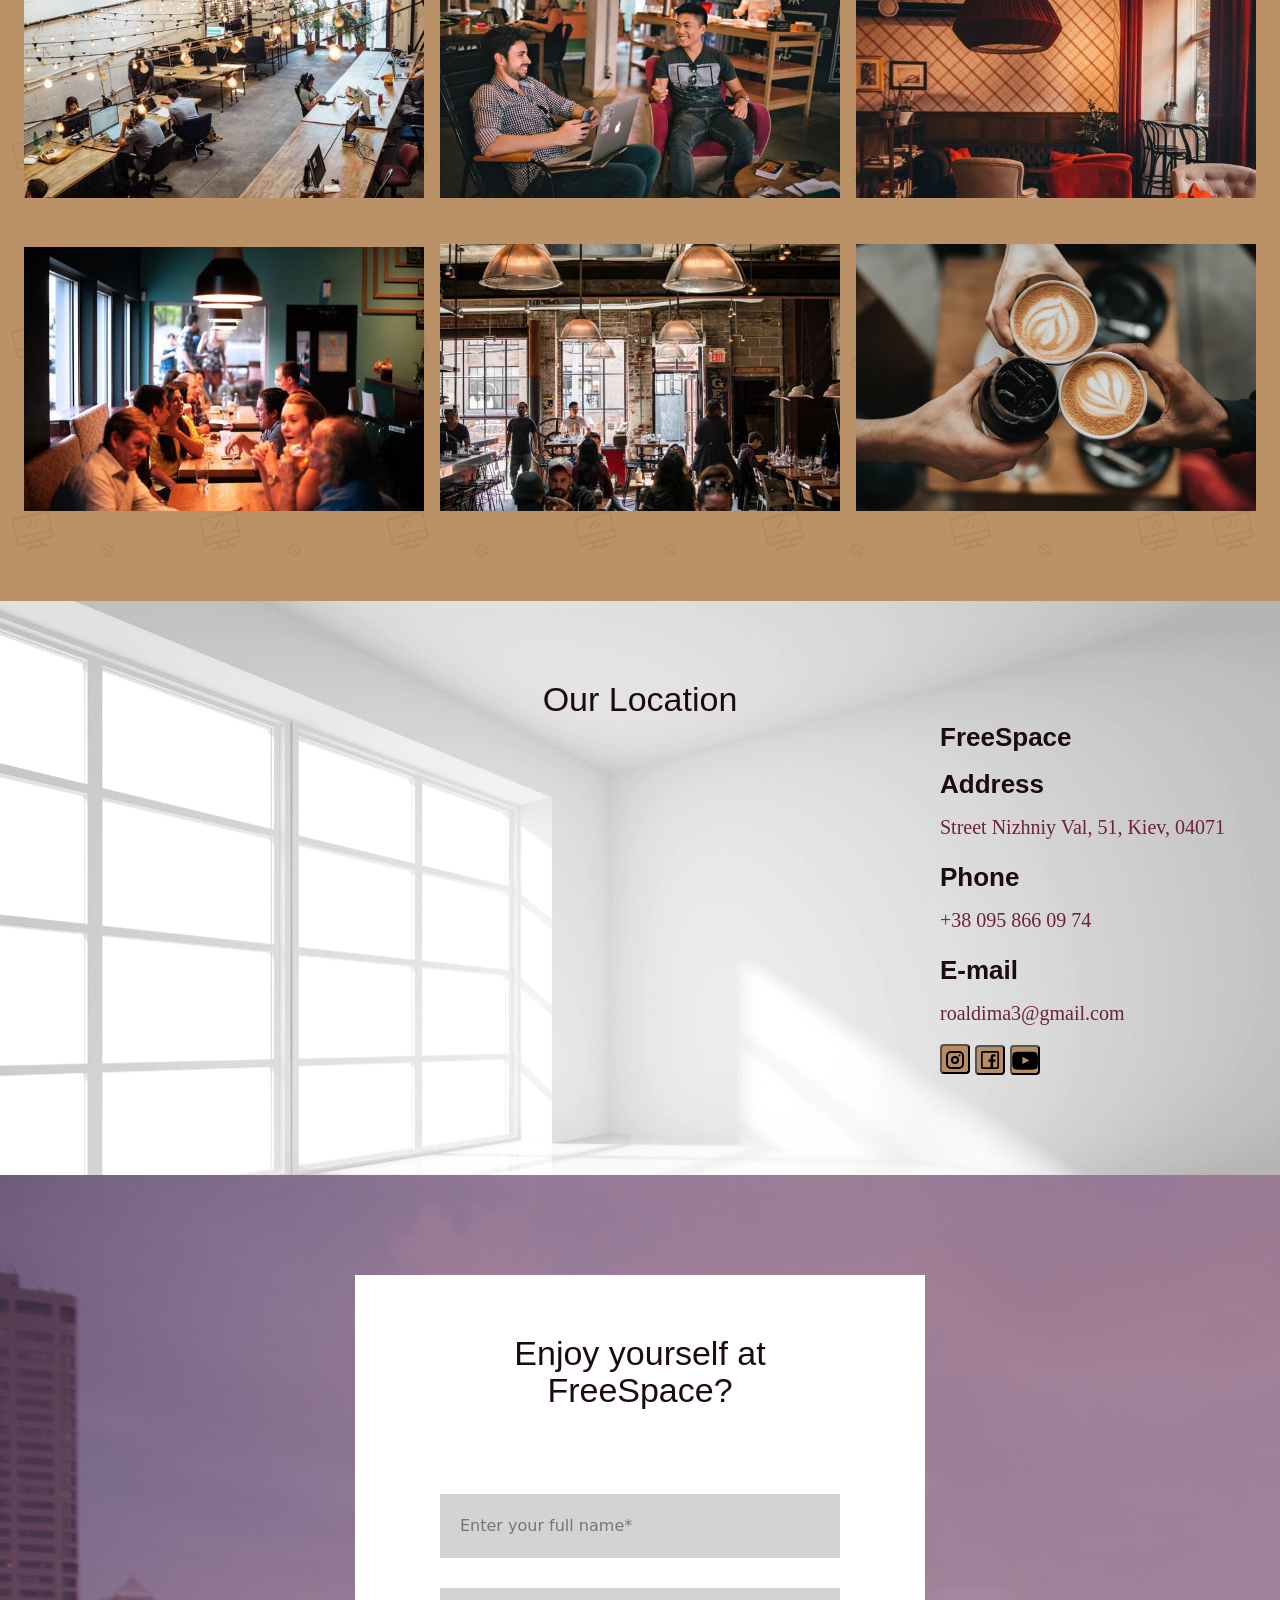
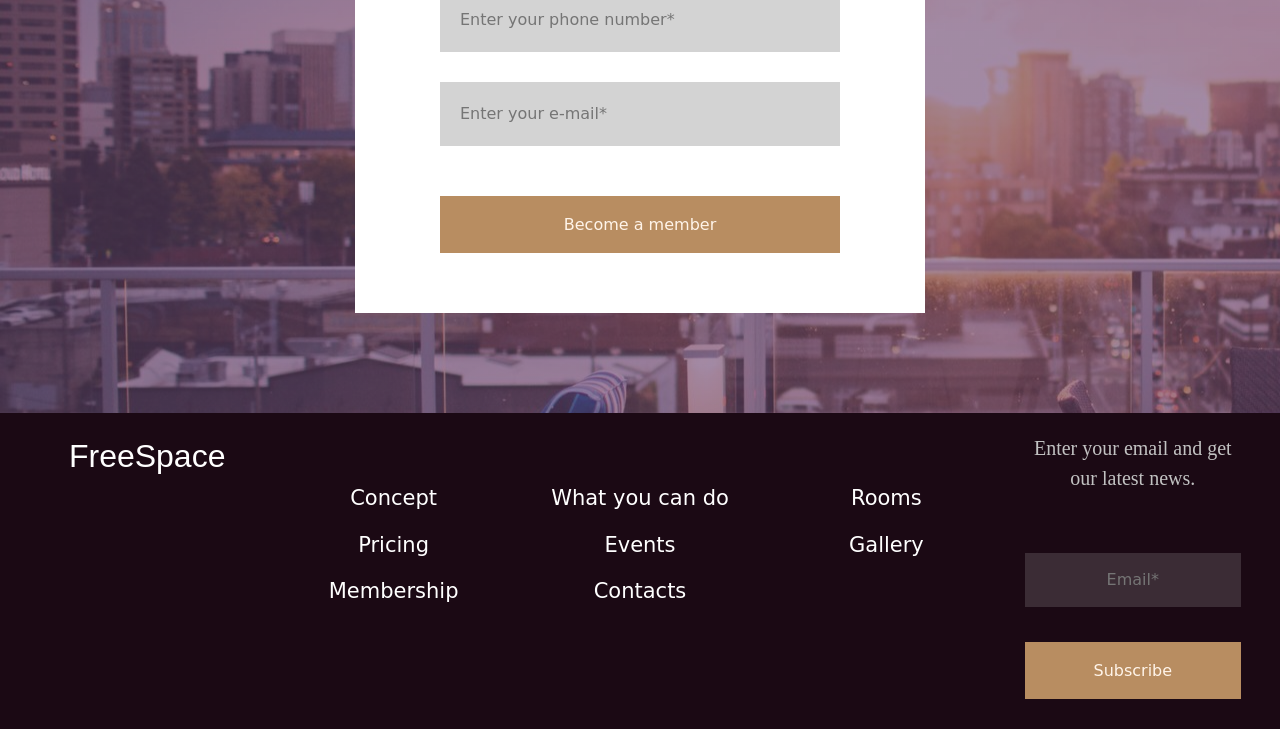
==== commit fd95a0dc: "0.1.11 - Added other pages" ====
--- a/index.html
+++ b/index.html
@@ -9,11 +9,12 @@
      href="img/cozy_corner_logo_circl.png">
     <title>Cozy Corner</title>
     <link href="https://cdn.jsdelivr.net/npm/bootstrap@5.1.3/dist/css/bootstrap.min.css" rel="stylesheet" integrity="sha384-1BmE4kWBq78iYhFldvKuhfTAU6auU8tT94WrHftjDbrCEXSU1oBoqyl2QvZ6jIW3" crossorigin="anonymous">
-    <link rel="stylesheet" type="text/css" href="css/controls.css">
-    <link rel="stylesheet" type="text/css" href="css/img.css">
-    <link rel="stylesheet" type="text/css" href="../css/login.css">
-    <link rel="stylesheet" type="text/css" href="css/header-footer.css">
-    <link rel="stylesheet" type="text/css" href="css/index.css">
+    <link rel="stylesheet" type="text/css" href="/css/controls.css">
+    <link rel="stylesheet" type="text/css" href="/css/fonts.css">
+    <link rel="stylesheet" type="text/css" href="/css/img.css">
+    <link rel="stylesheet" type="text/css" href="/css/login.css">
+    <link rel="stylesheet" type="text/css" href="/css/header-footer.css">
+    <link rel="stylesheet" type="text/css" href="/css/index.css">
 </head>
 
 <body>
@@ -22,11 +23,11 @@
         <script>
             document.addEventListener('DOMContentLoaded', function () {
                 fetch('../reusable/header.html')
-                    .then(response => response.text())
-                    .then(html => {
-                        document.getElementById('headerDiv').innerHTML = html;
-                    })
-                    .catch(error => console.error('Error loading the header:', error));
+                .then(response => response.text())
+                .then(html => {
+                    document.getElementById('headerDiv').innerHTML = html;
+                })
+                .catch(error => console.error('Error loading the header:', error));
             });
         </script>
     </header>
--- a/css/fonts.css
+++ b/css/fonts.css
@@ -0,0 +1,47 @@
+:root {
+    scroll-behavior: smooth;
+}
+
+body {
+    /*min-width: 320;*/
+    margin: auto;
+}
+
+h1{
+    font-size: 32px;
+    font-family: 'Oswald', sans-serif;
+    color: #1b0914;
+    line-height: 1.4375;
+    text-align: left;
+}
+
+h2{
+    text-align: center;
+    font-size: 34px;
+    font-family: 'Oswald',sans-serif;
+    color: #1b0914;
+    line-height: 1.1;
+    font-weight: 500;
+    font-style: normal;
+    margin: 0 0 0 0;
+}
+
+h3{
+    font-size: 26px;
+    font-family: 'Oswald',sans-serif;
+    line-height: 1.5;
+    font-weight: 600;
+    letter-spacing: 0;
+    font-style: normal;
+    color: #1b0914;
+}
+
+p{
+    font-size: 20px;
+    font-family: 'Laila', serif;
+    line-height: 1.5;
+    font-style: normal;
+    color: #6c223a;
+    letter-spacing: 0;
+    font-weight: normal;
+}
--- a/css/index.css
+++ b/css/index.css
@@ -1,52 +1,3 @@
-:root {
-    scroll-behavior: smooth;
-}
-
-body {
-    /*min-width: 320;*/
-    margin: auto;
-}
-
-h1{
-    font-size: 32px;
-    font-family: 'Oswald', sans-serif;
-    color: #1b0914;
-    line-height: 1.4375;
-    text-align: left;
-}
-
-h2{
-    text-align: center;
-    font-size: 34px;
-    font-family: 'Oswald',sans-serif;
-    color: #1b0914;
-    line-height: 1.1;
-    font-weight: 500;
-    font-style: normal;
-    margin: 0 0 0 0;
-}
-
-h3{
-    font-size: 26px;
-    font-family: 'Oswald',sans-serif;
-    line-height: 1.5;
-    font-weight: 600;
-    letter-spacing: 0;
-    font-style: normal;
-    color: #1b0914;
-}
-
-p{
-    font-size: 20px;
-    font-family: 'Laila', serif;
-    line-height: 1.5;
-    font-style: normal;
-    color: #6c223a;
-    letter-spacing: 0;
-    font-weight: normal;
-}
-
-
 /*Header text block*/
 .header-bottom {
     background: linear-gradient( rgba(44, 29, 46, 0.5),rgba(44, 29, 46, 0.5)), url(../img/header/header.jpg) no-repeat center/auto 100%;
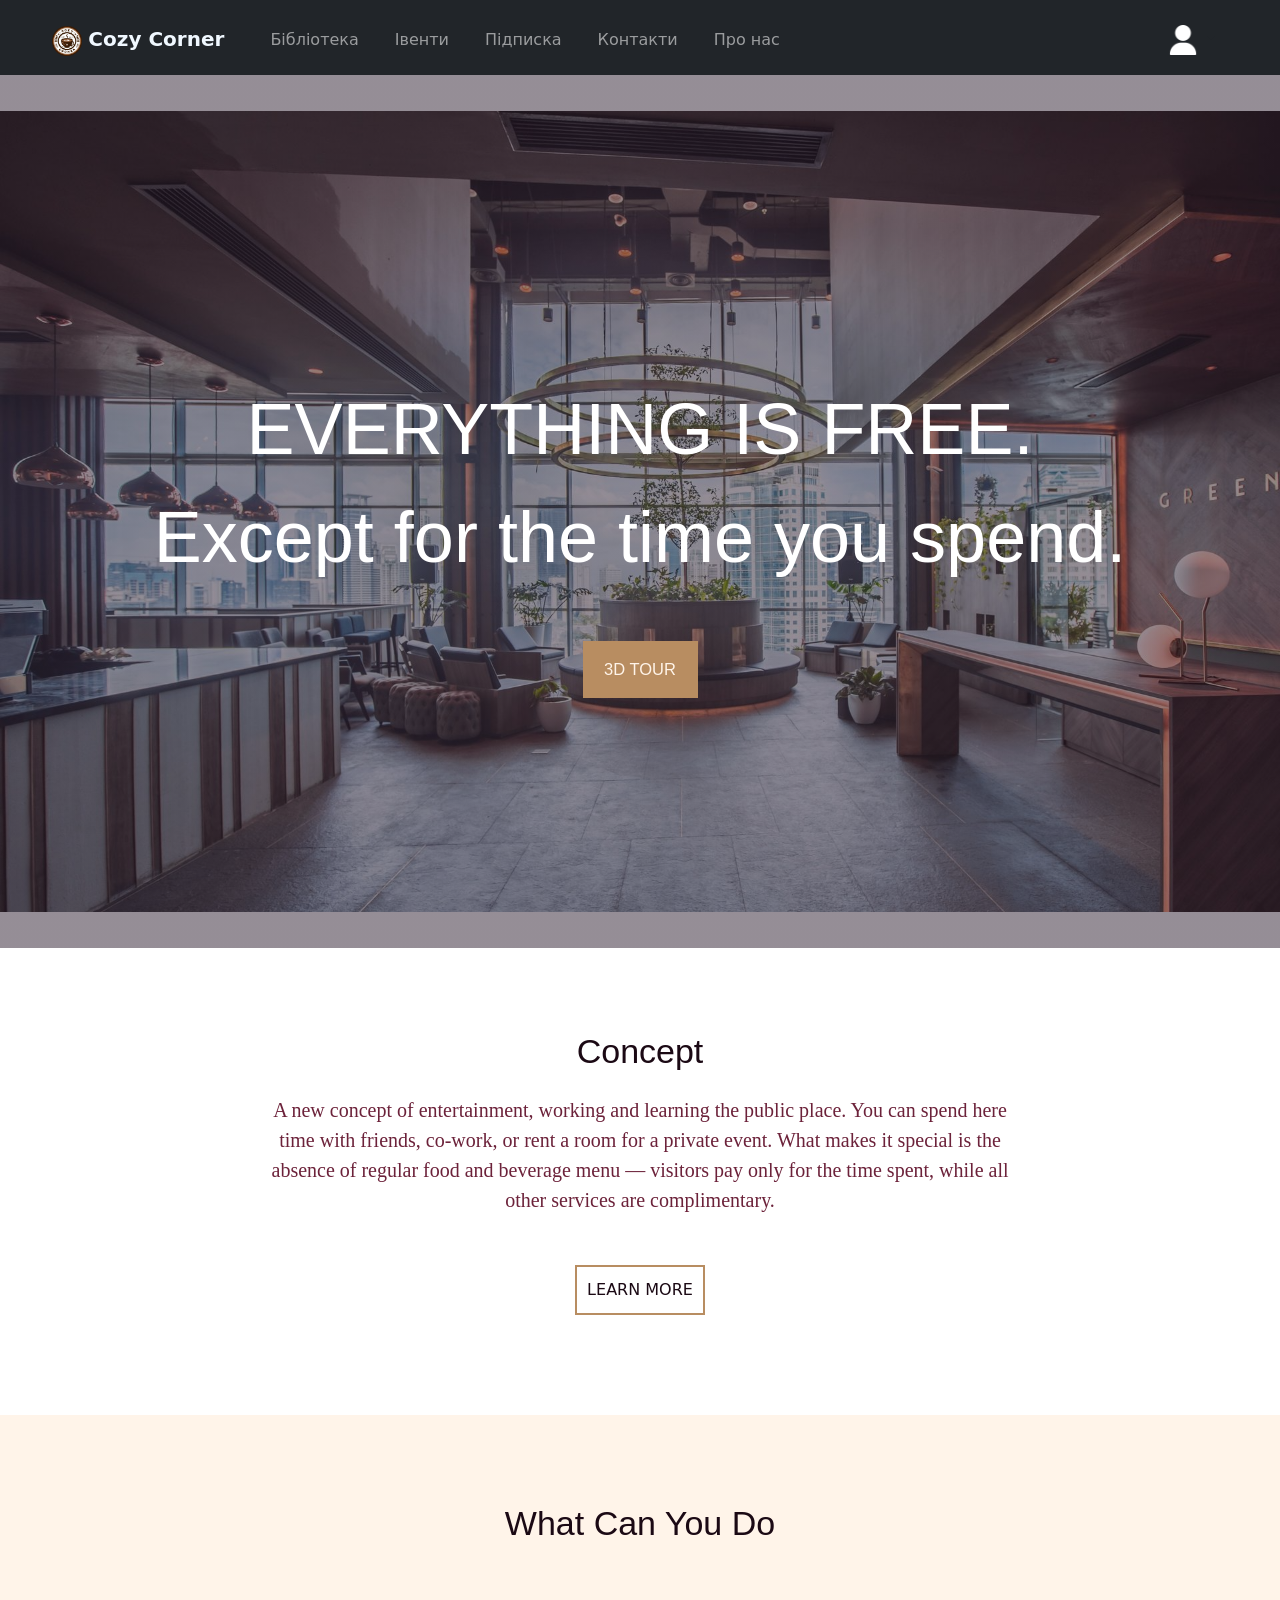
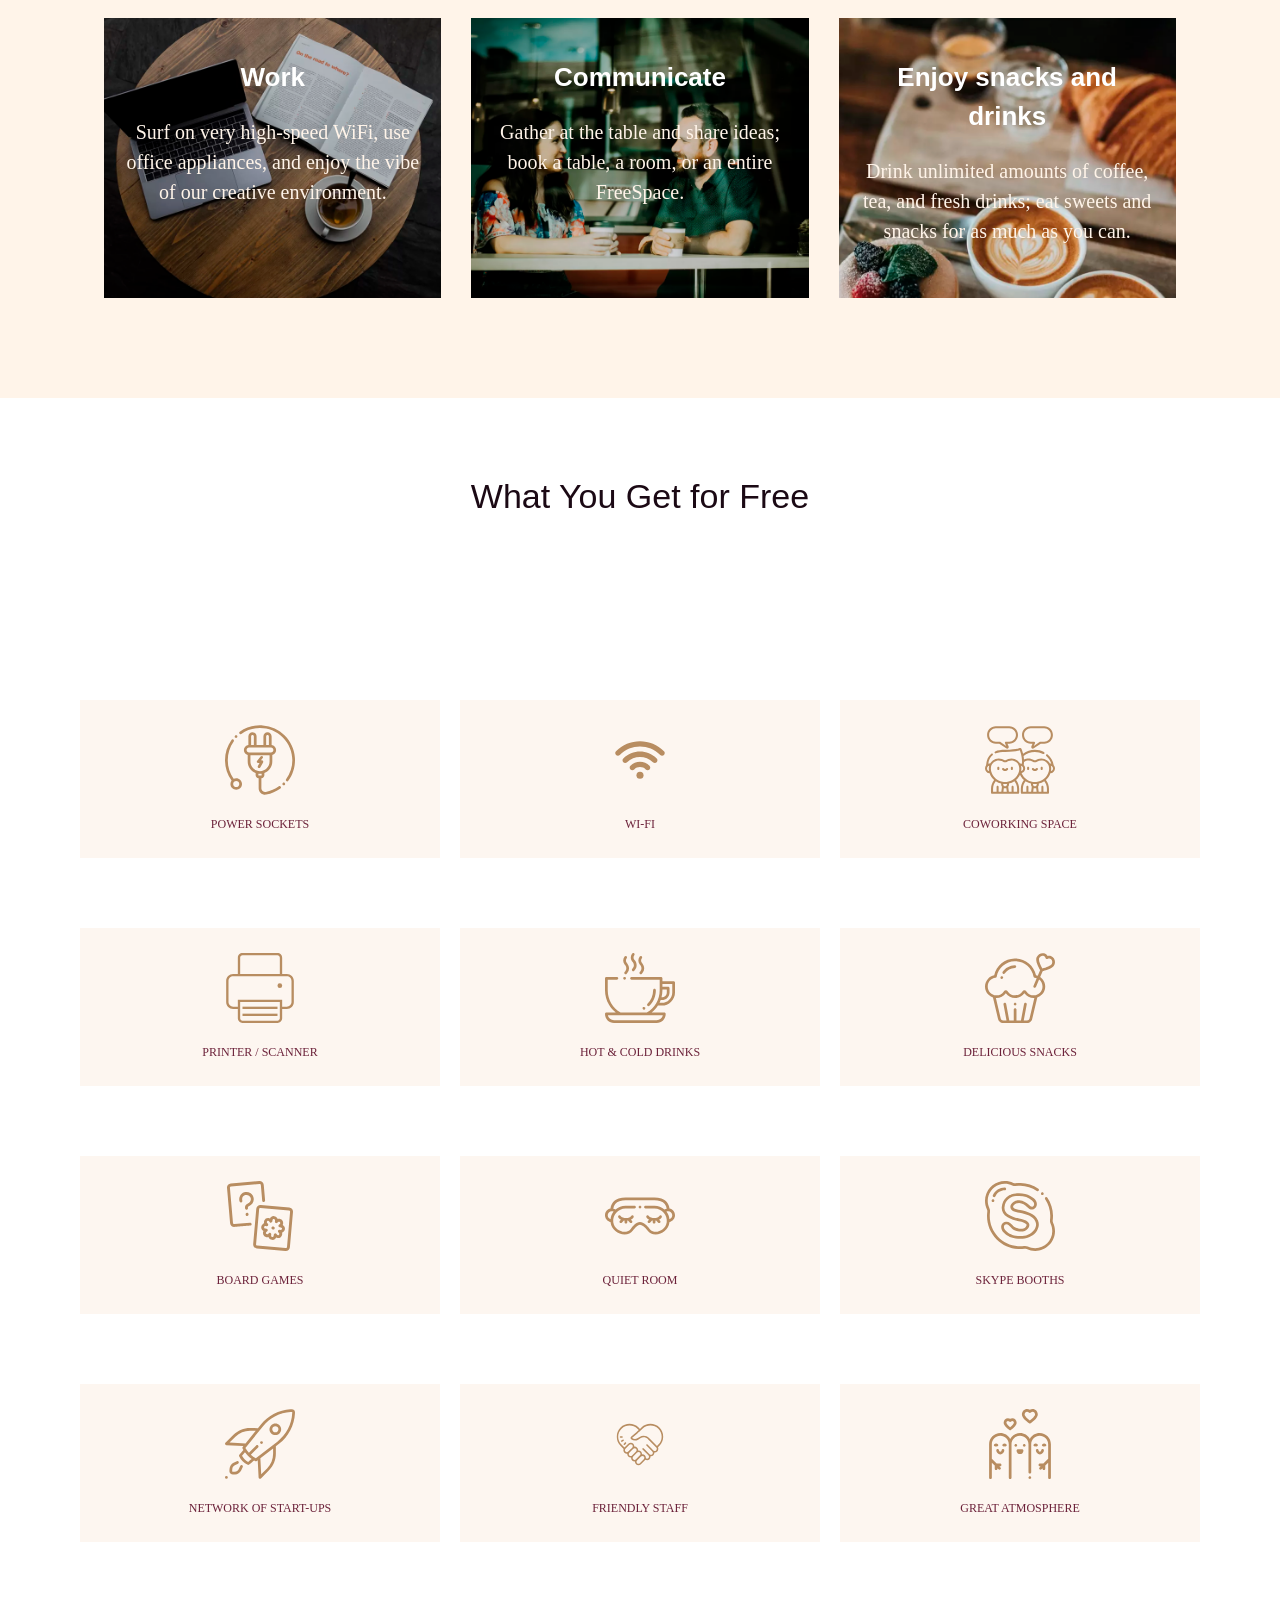
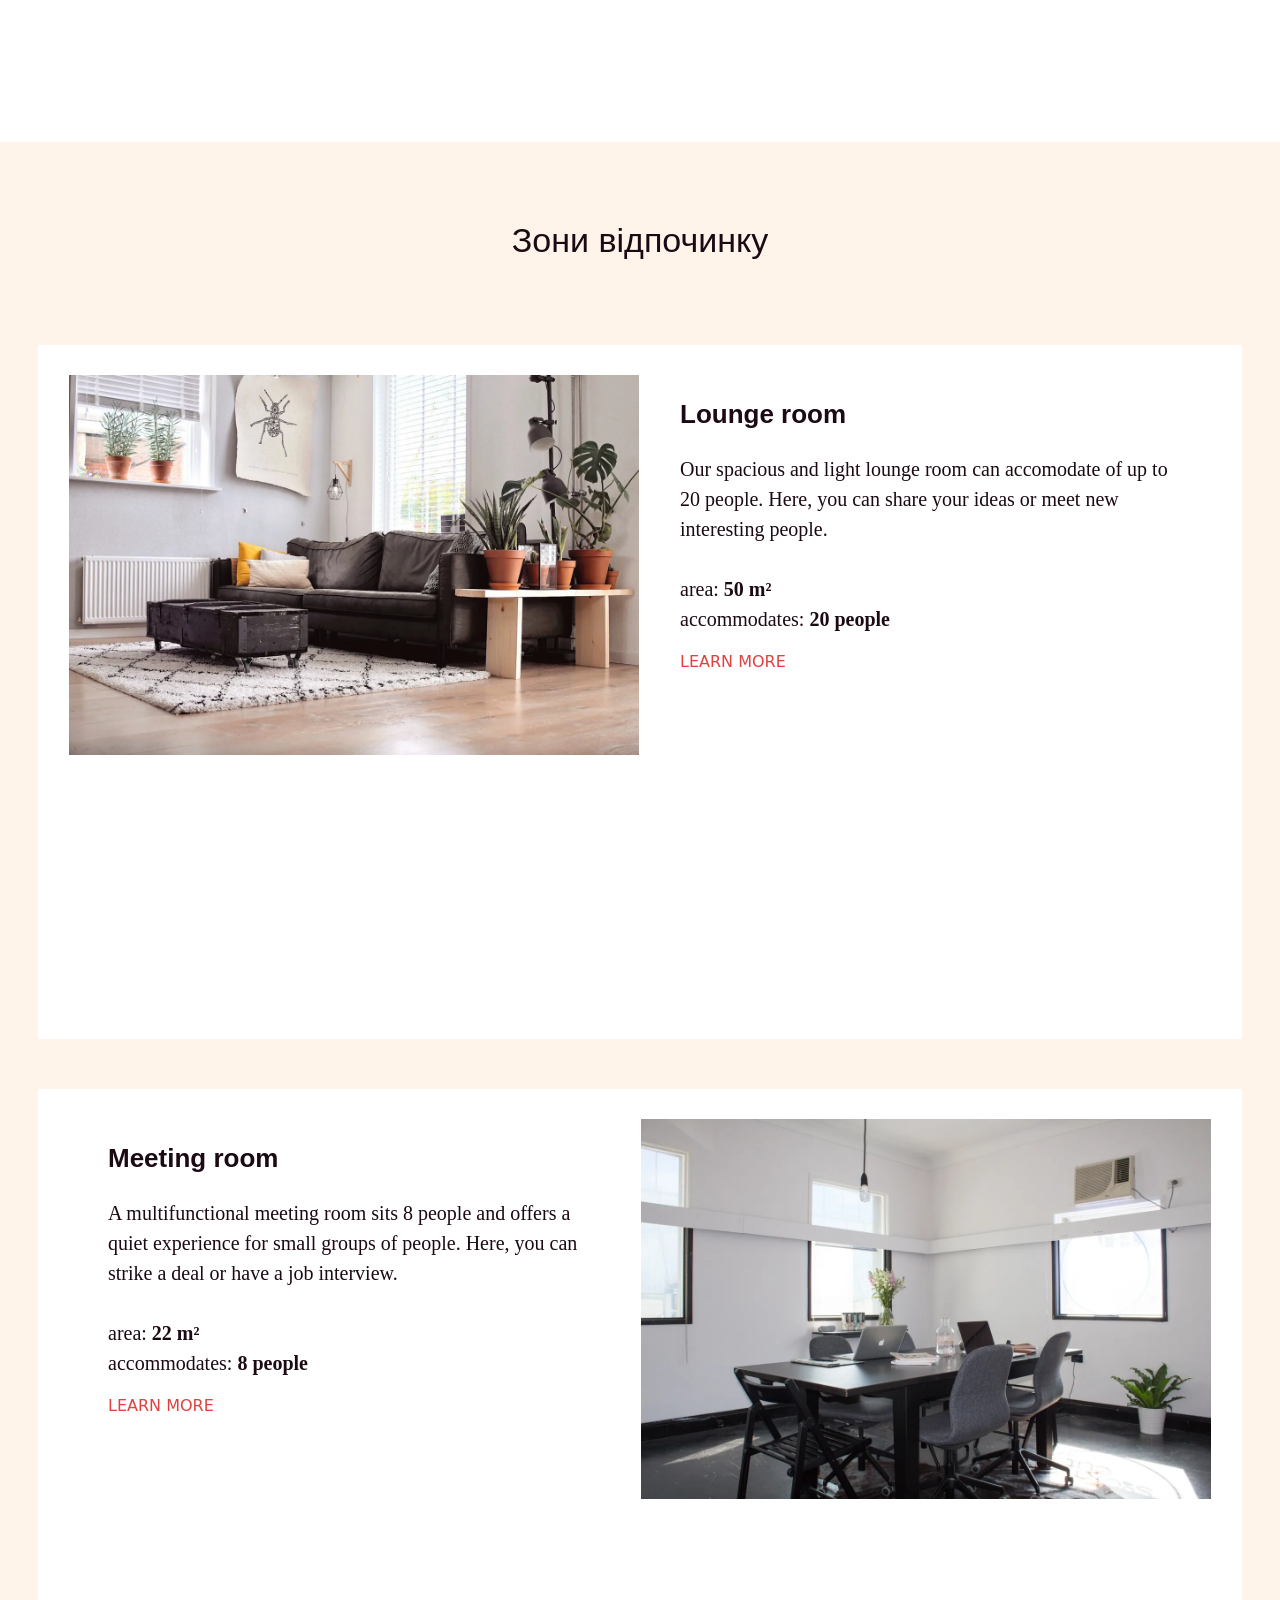
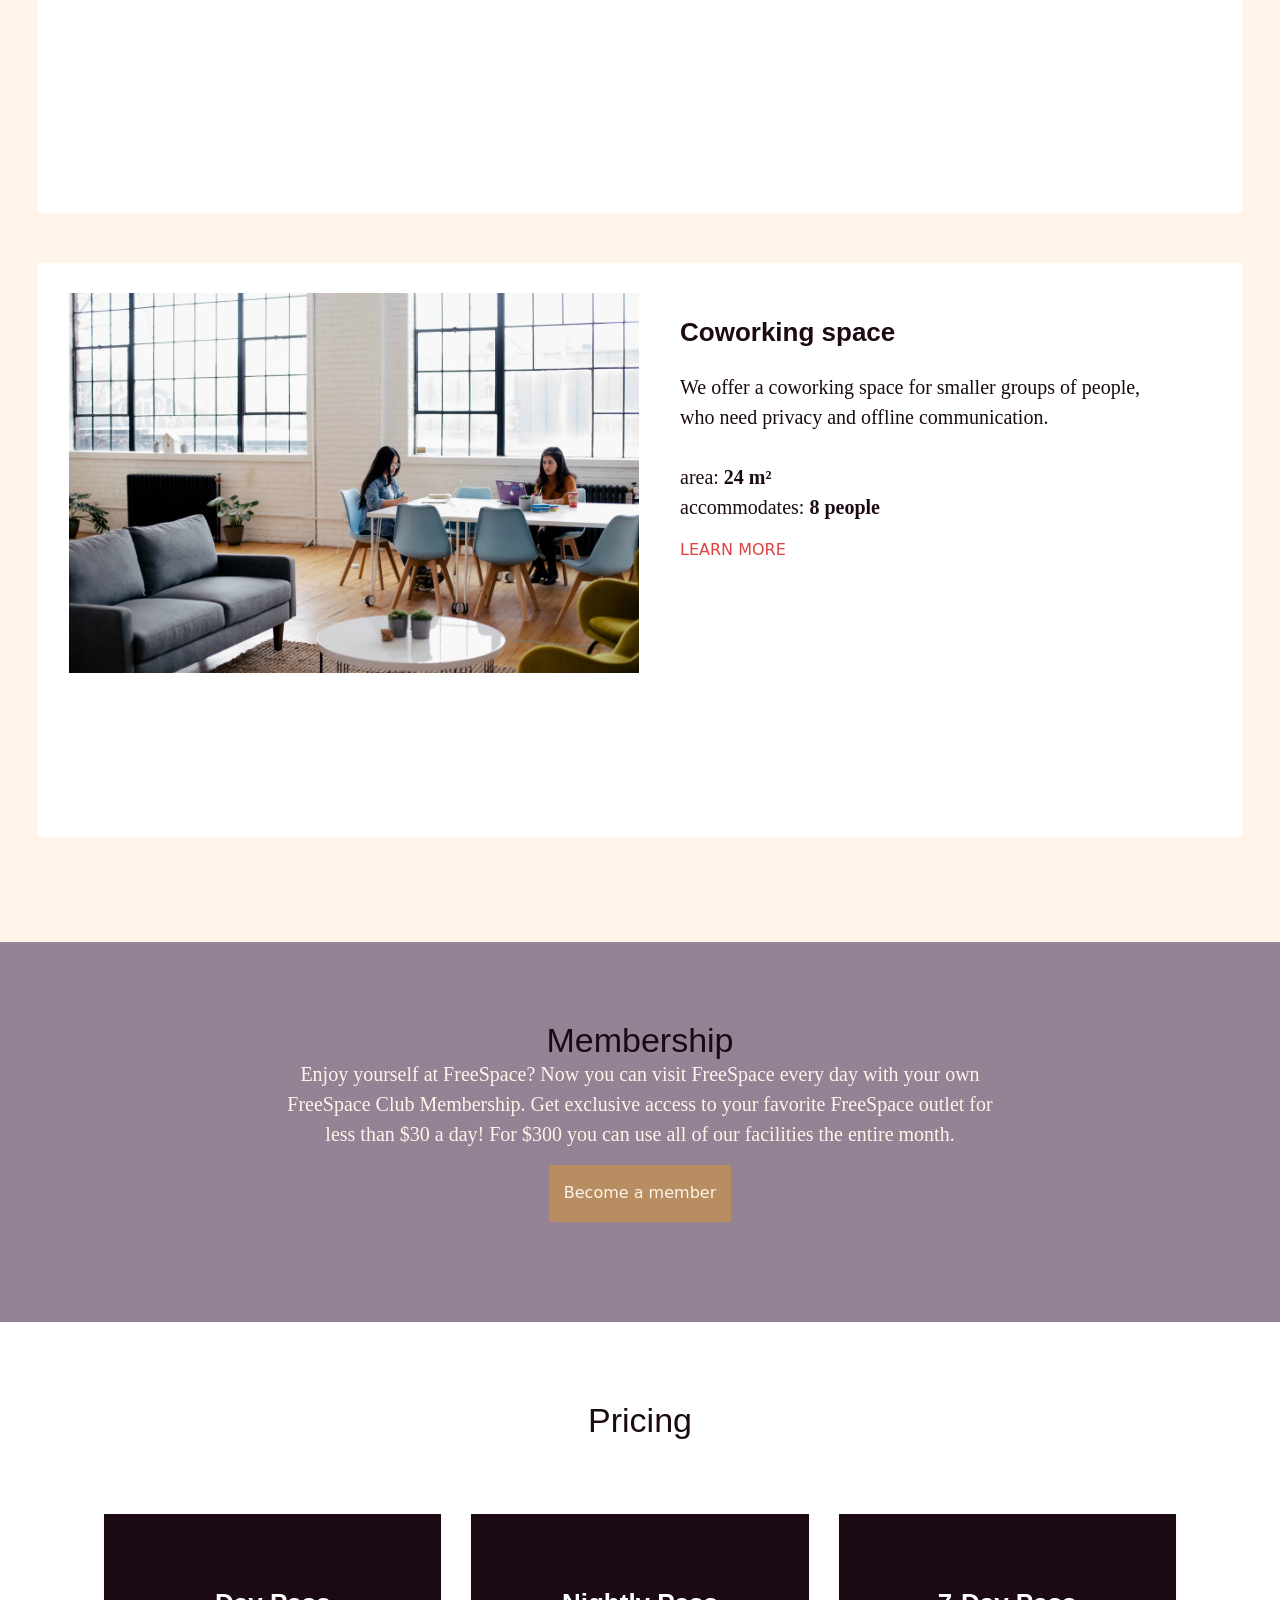
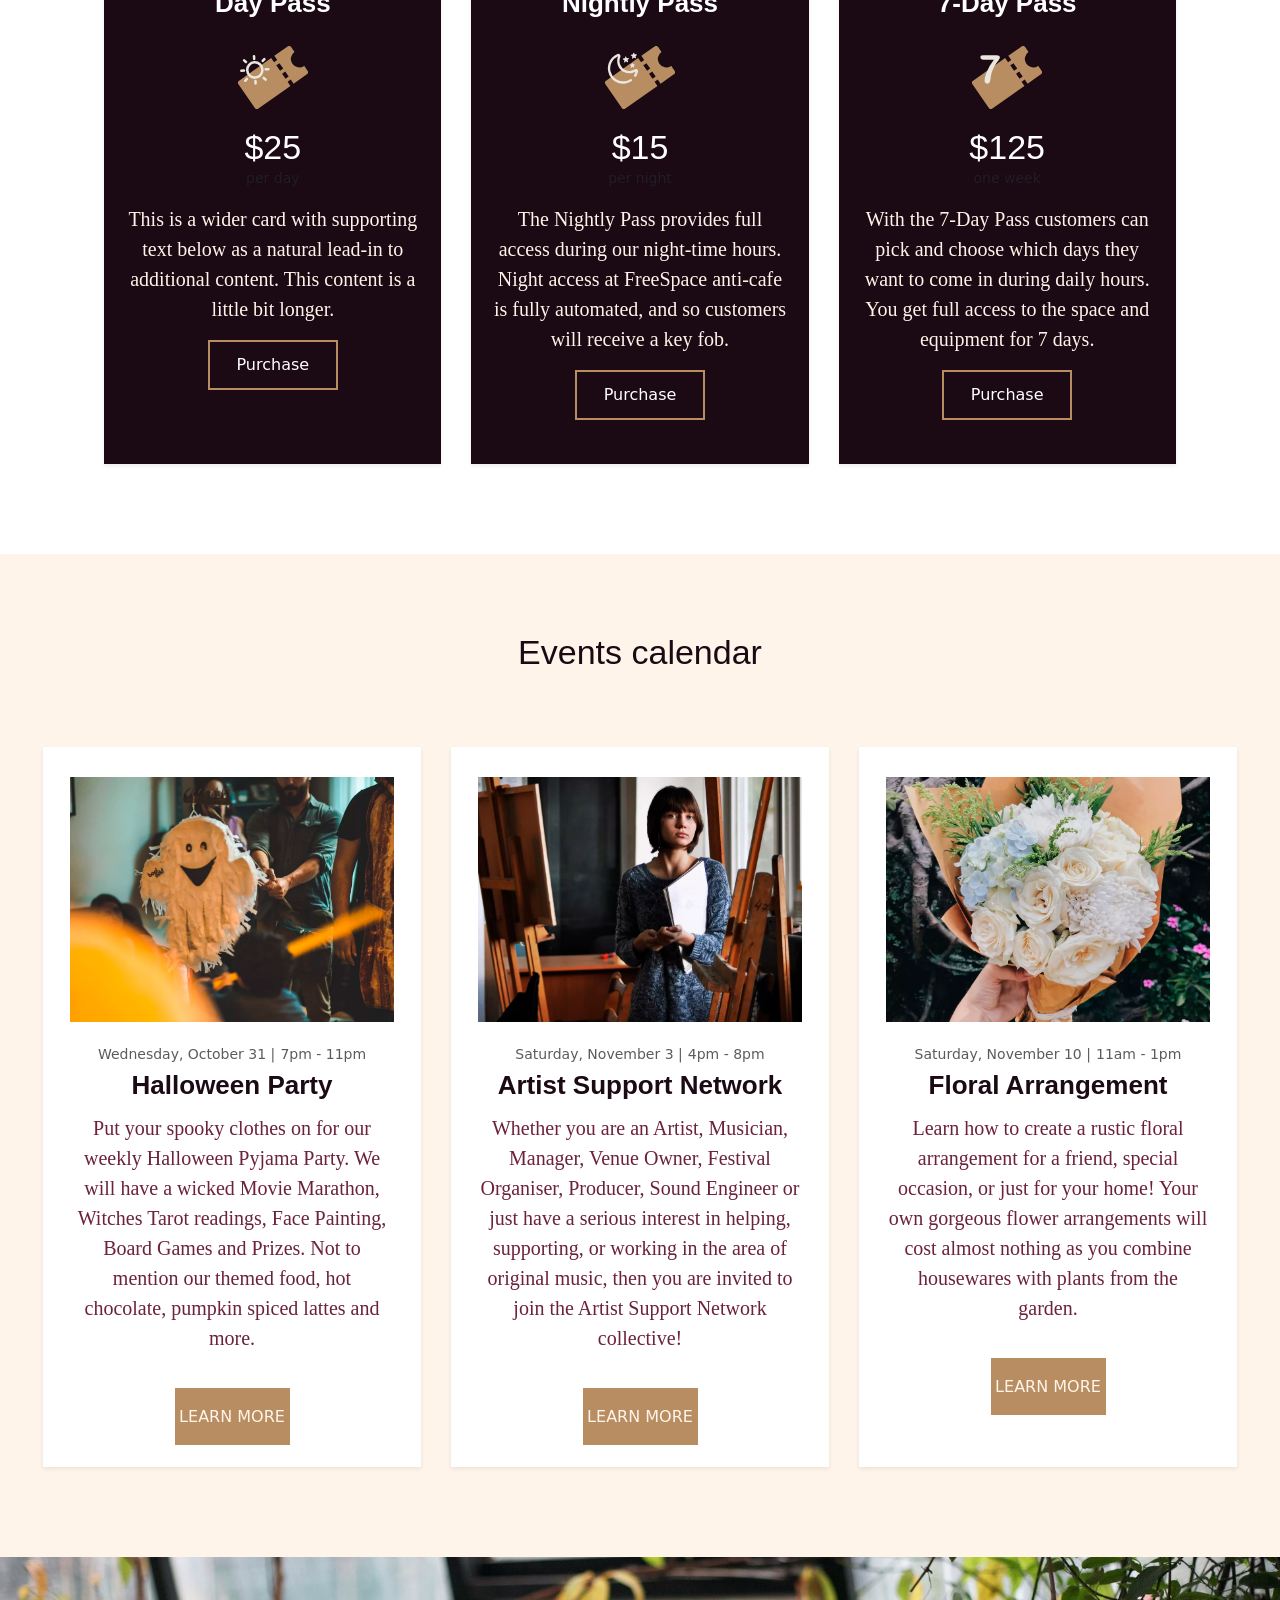
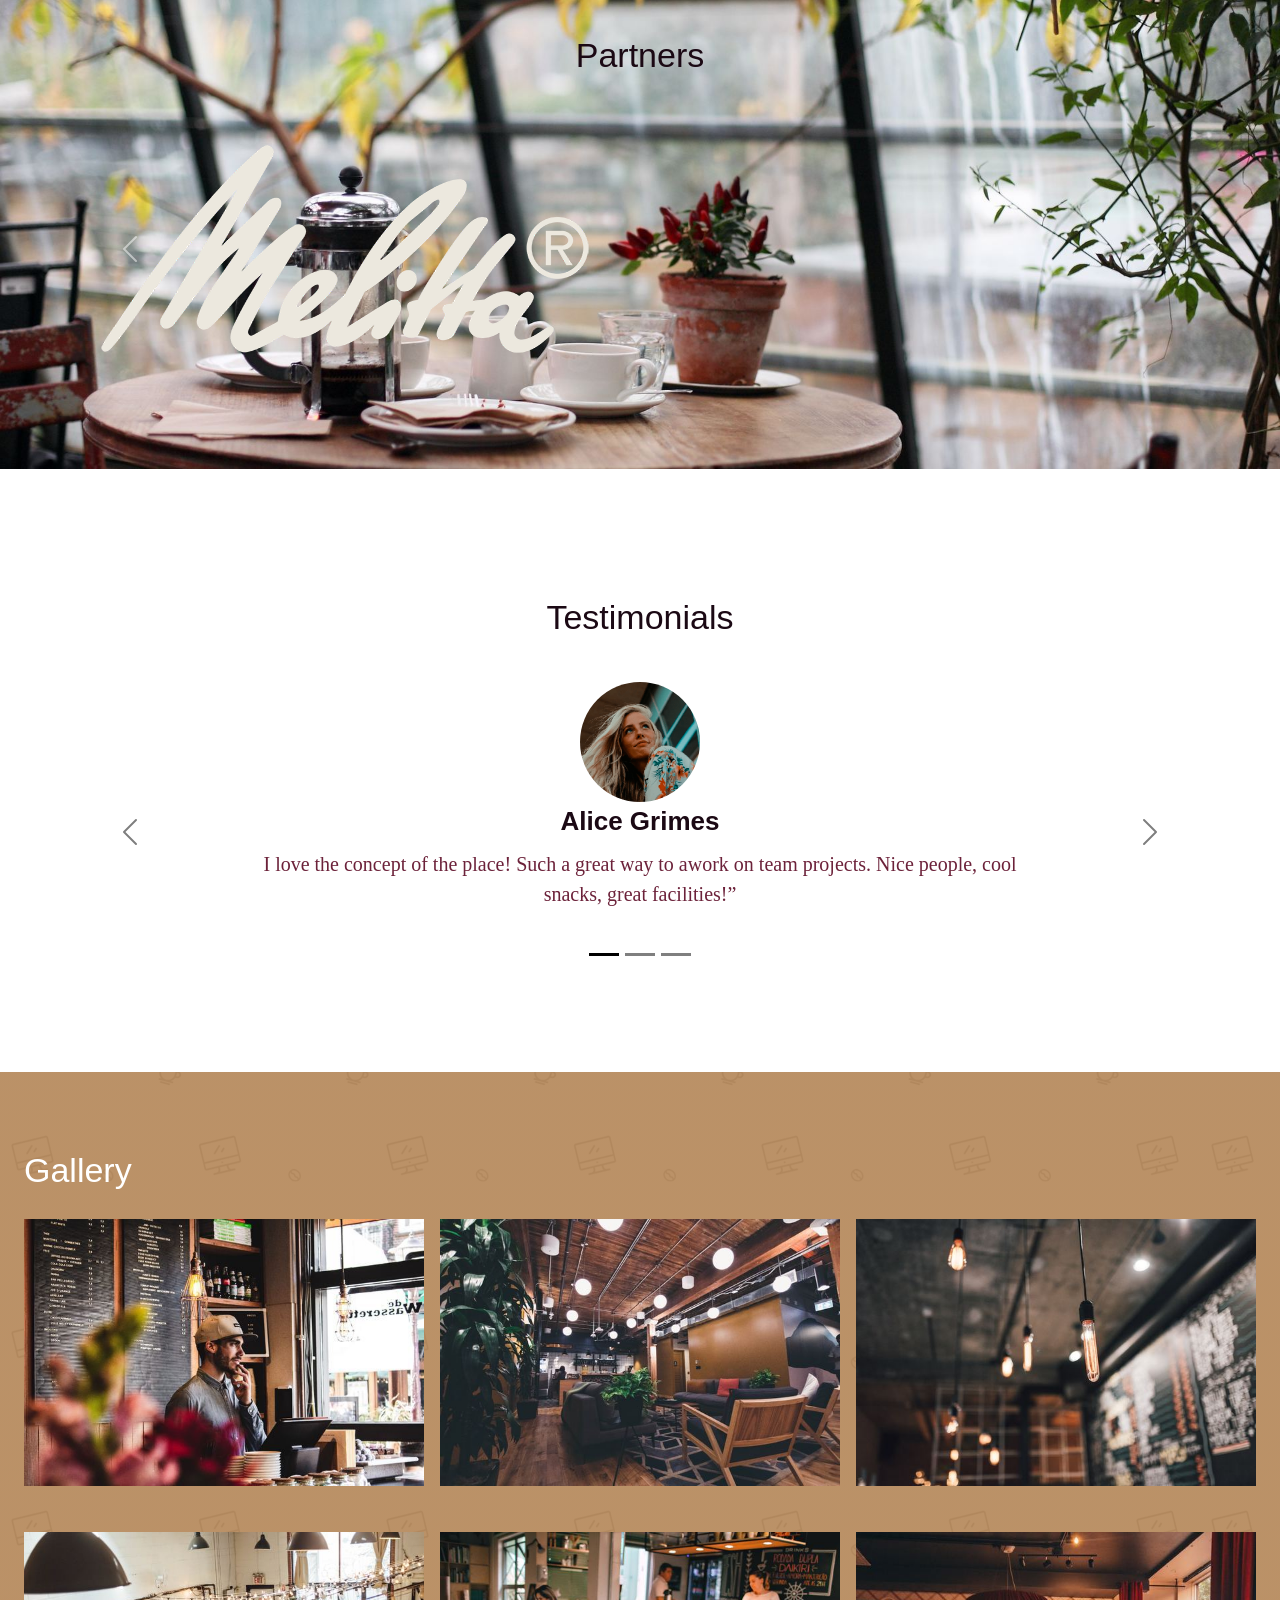
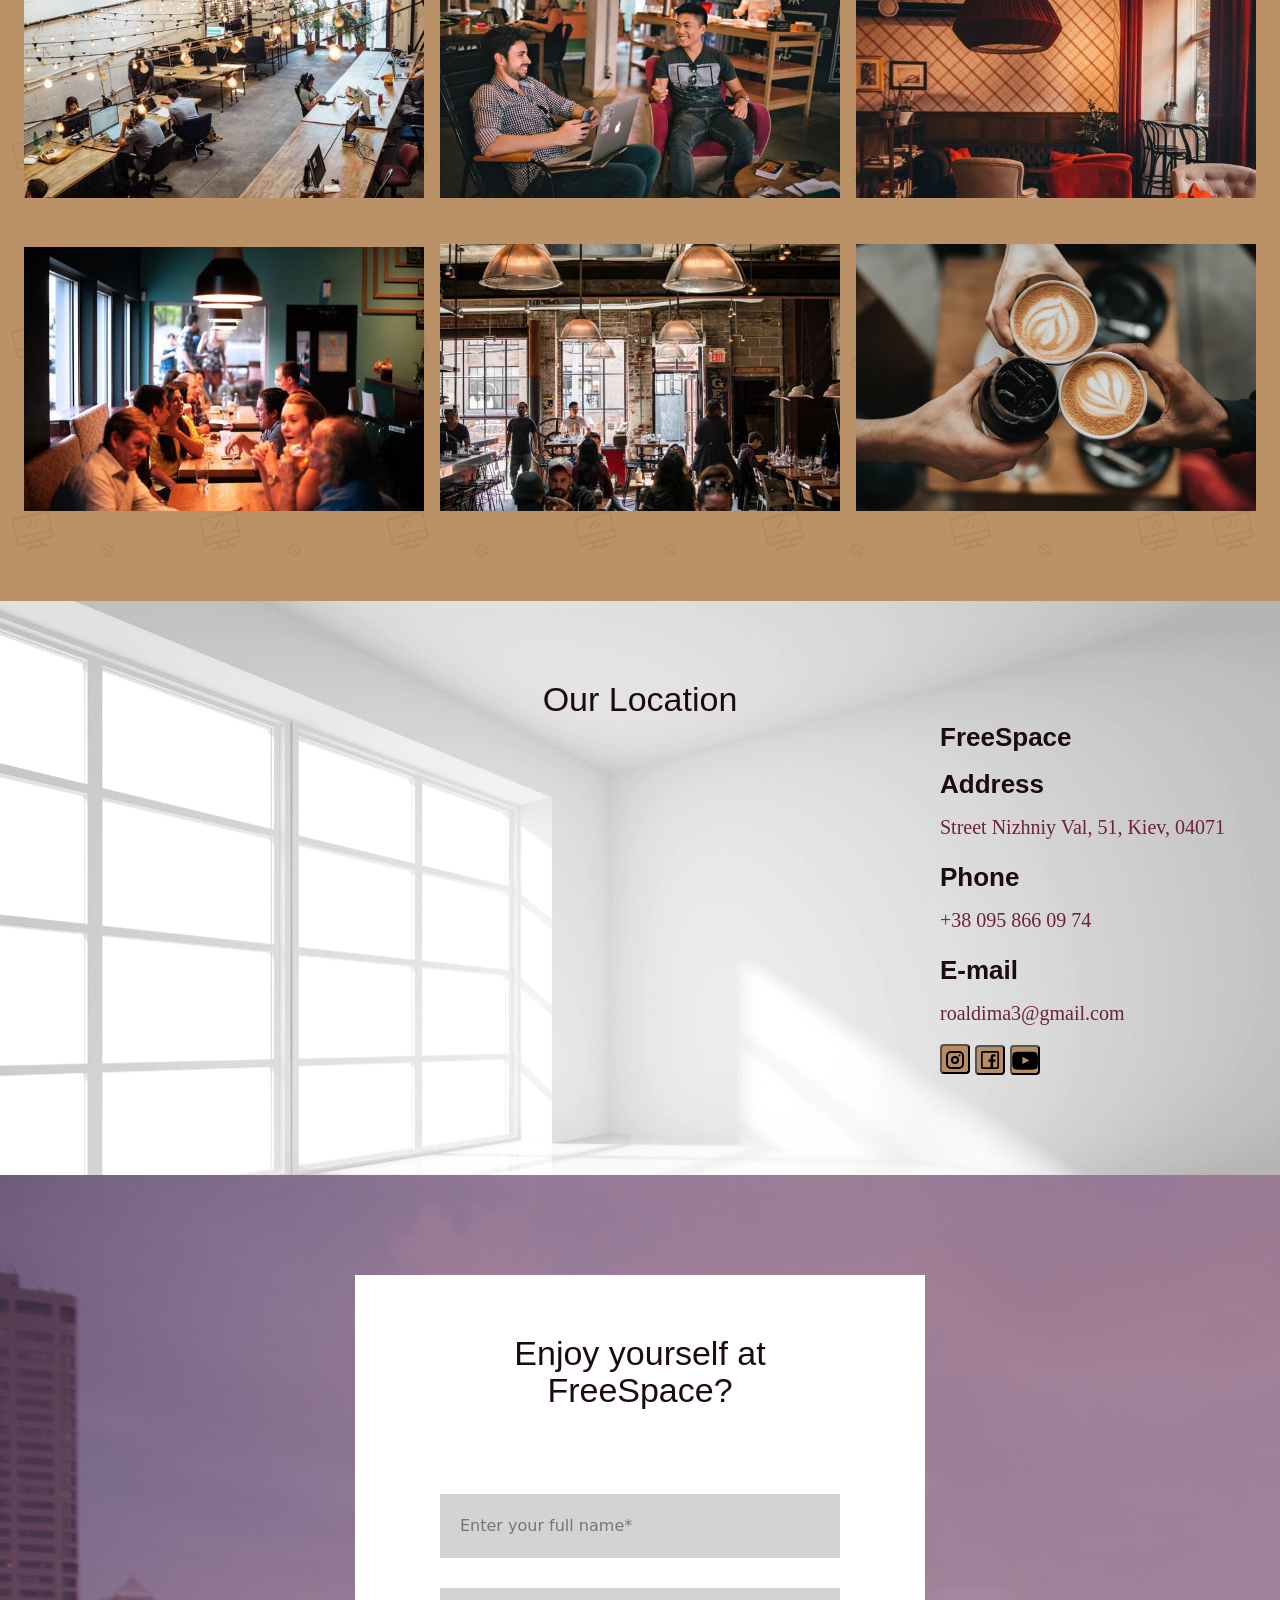
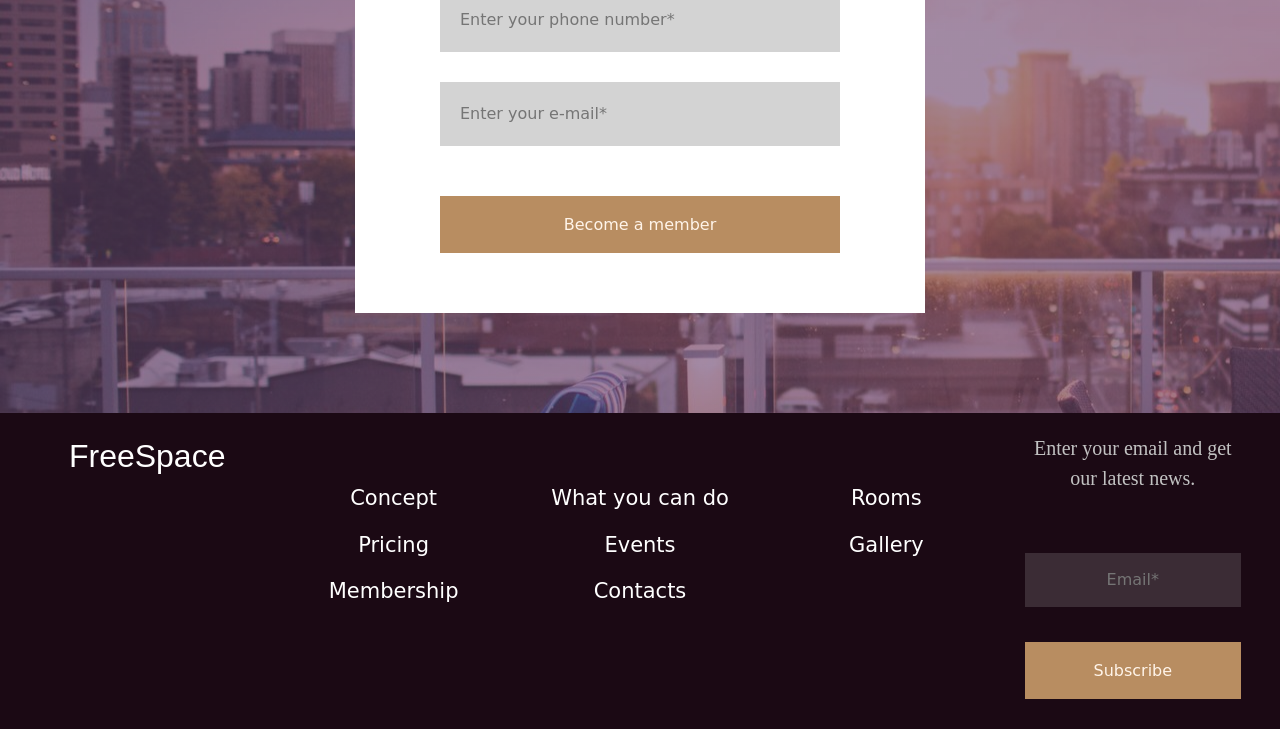
==== commit fe2bb955: "0.1.11.1 - Minor changes" ====
--- a/index.html
+++ b/index.html
@@ -22,7 +22,7 @@
         <div id="headerDiv"></div>
         <script>
             document.addEventListener('DOMContentLoaded', function () {
-                fetch('../reusable/header.html')
+                fetch('/reusable/header.html')
                 .then(response => response.text())
                 .then(html => {
                     document.getElementById('headerDiv').innerHTML = html;
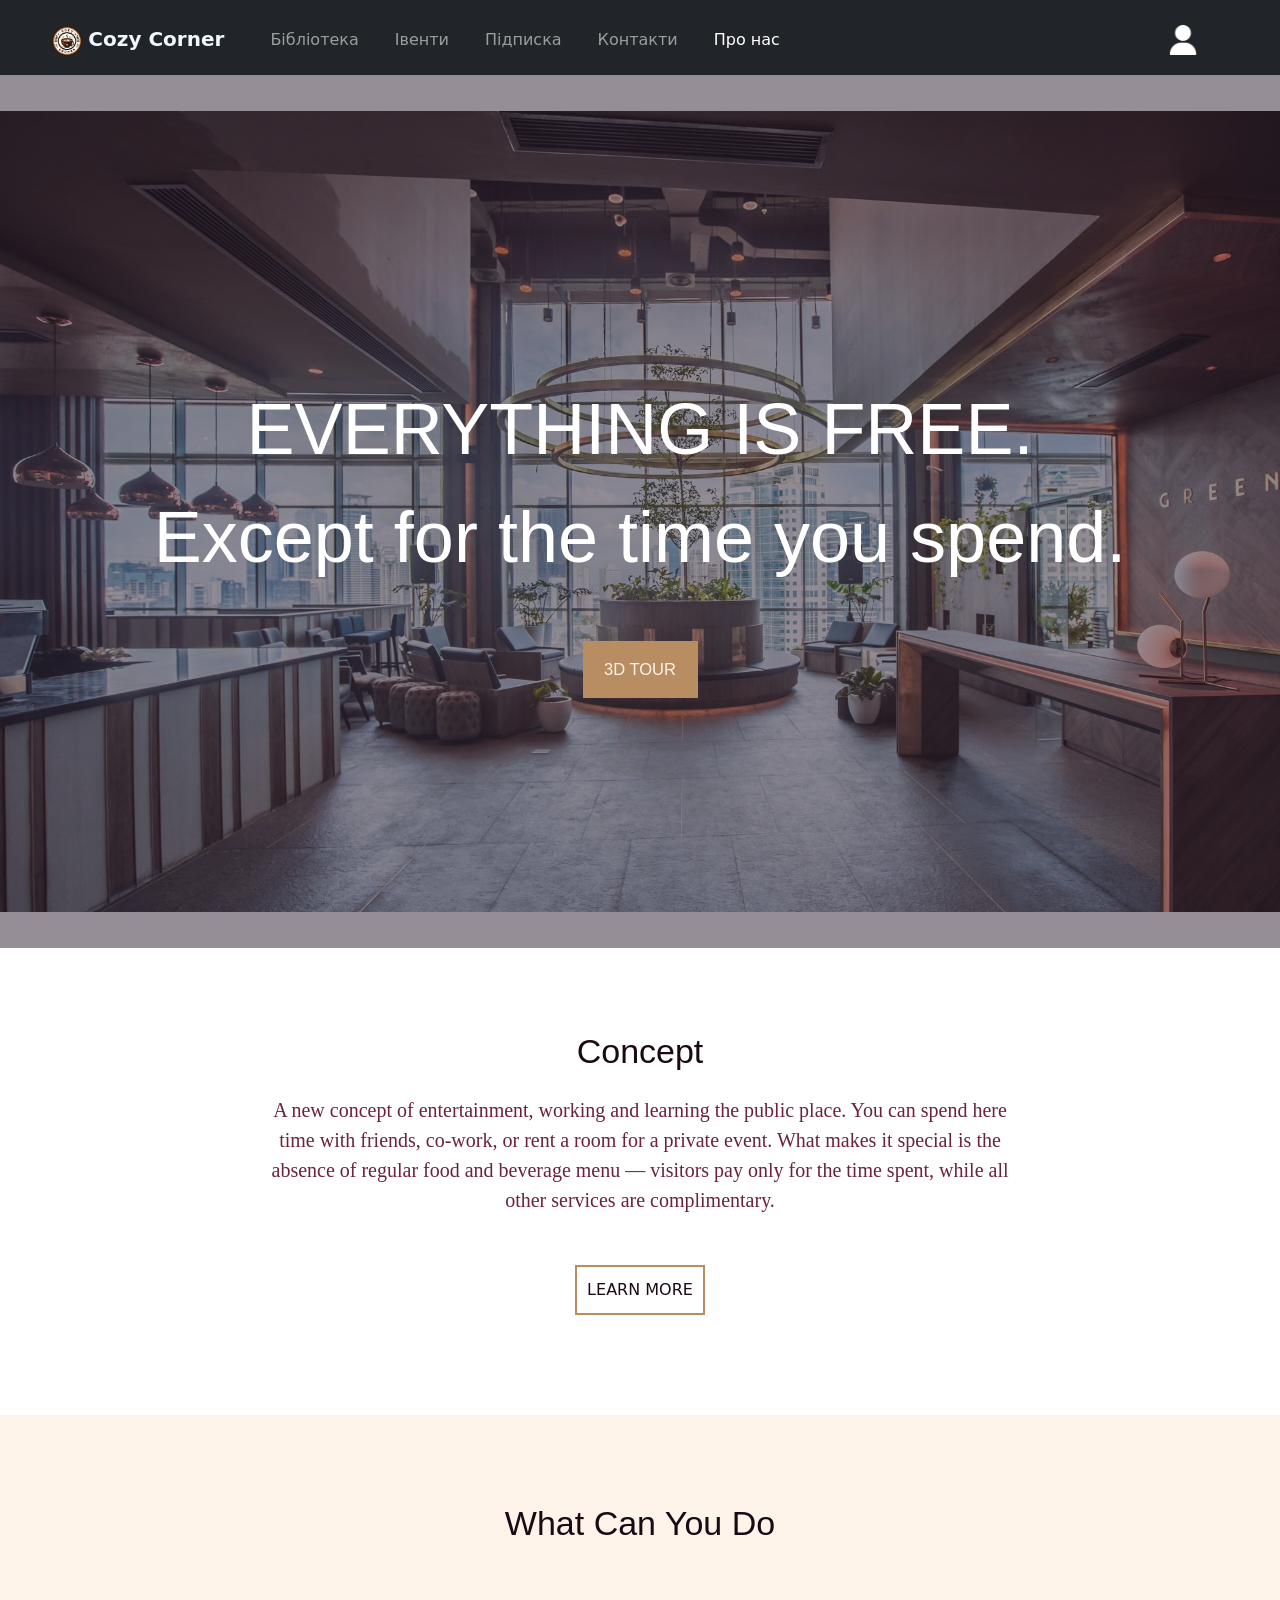
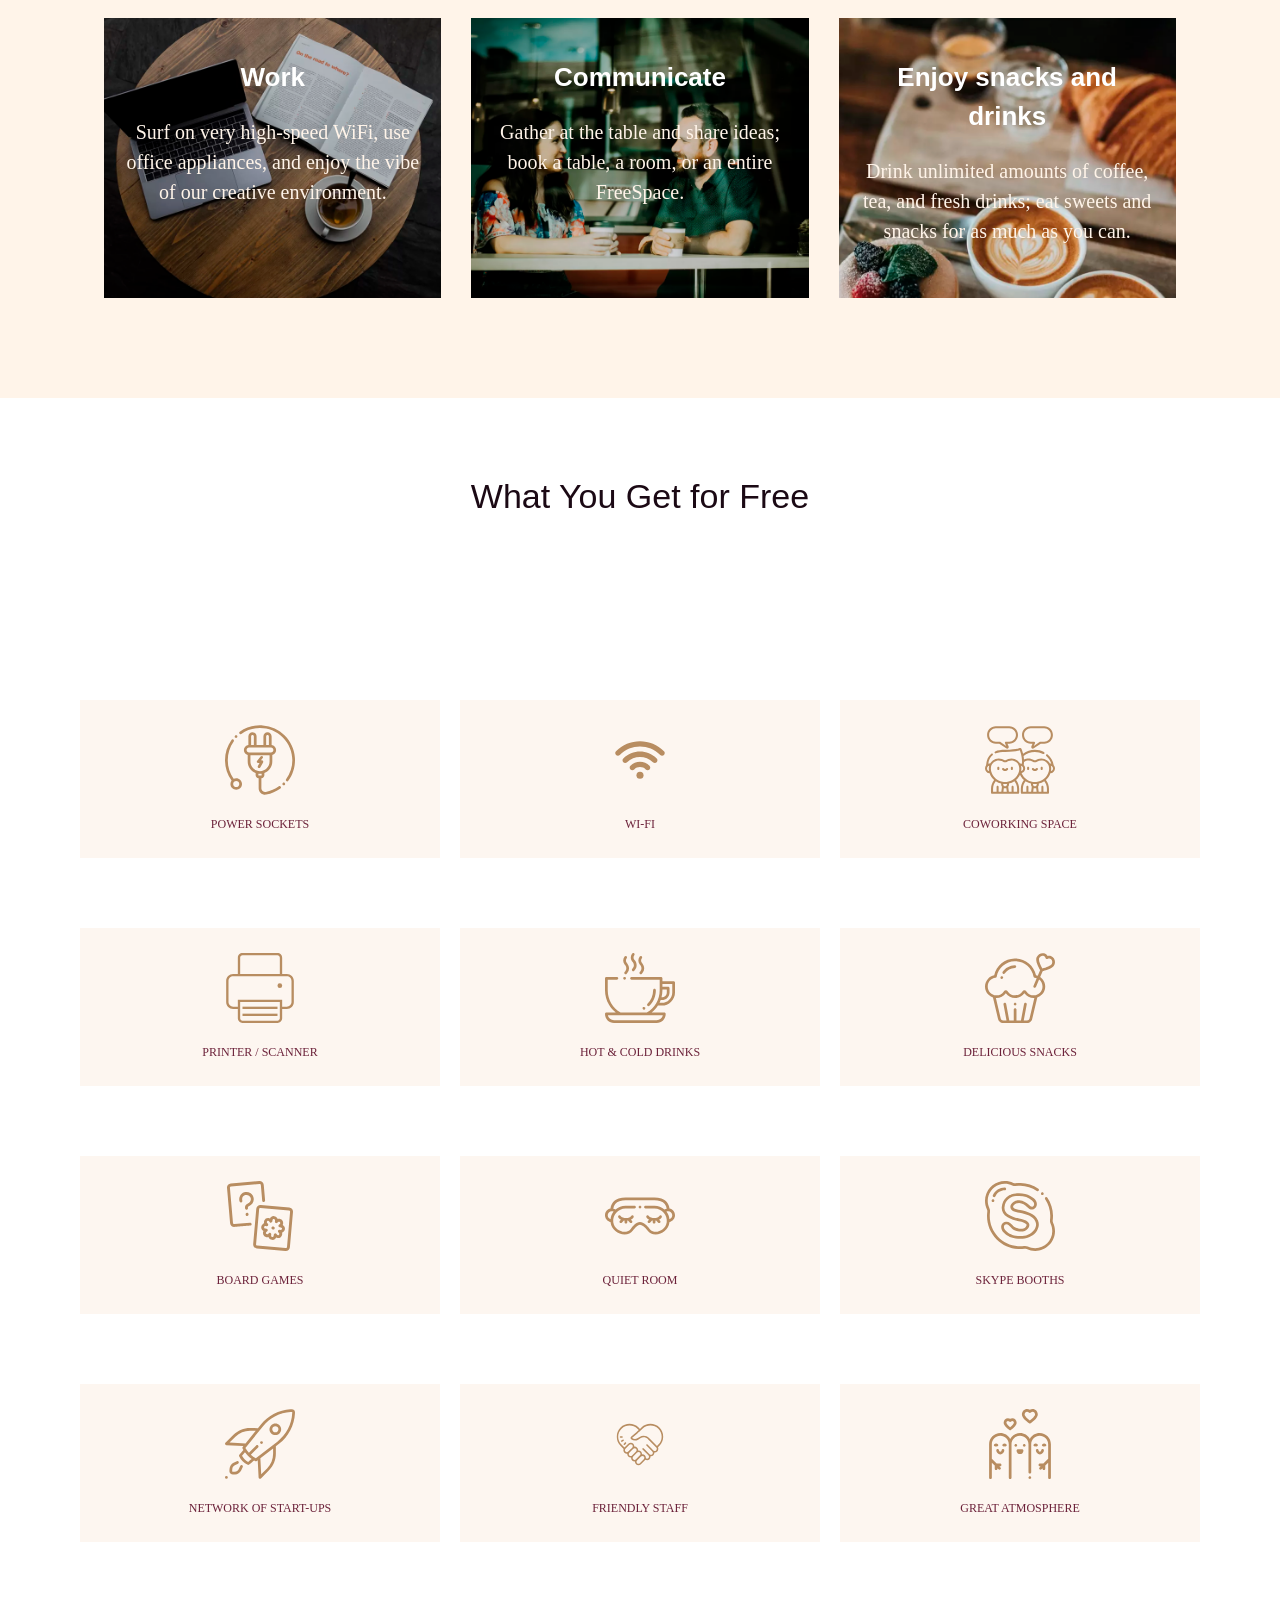
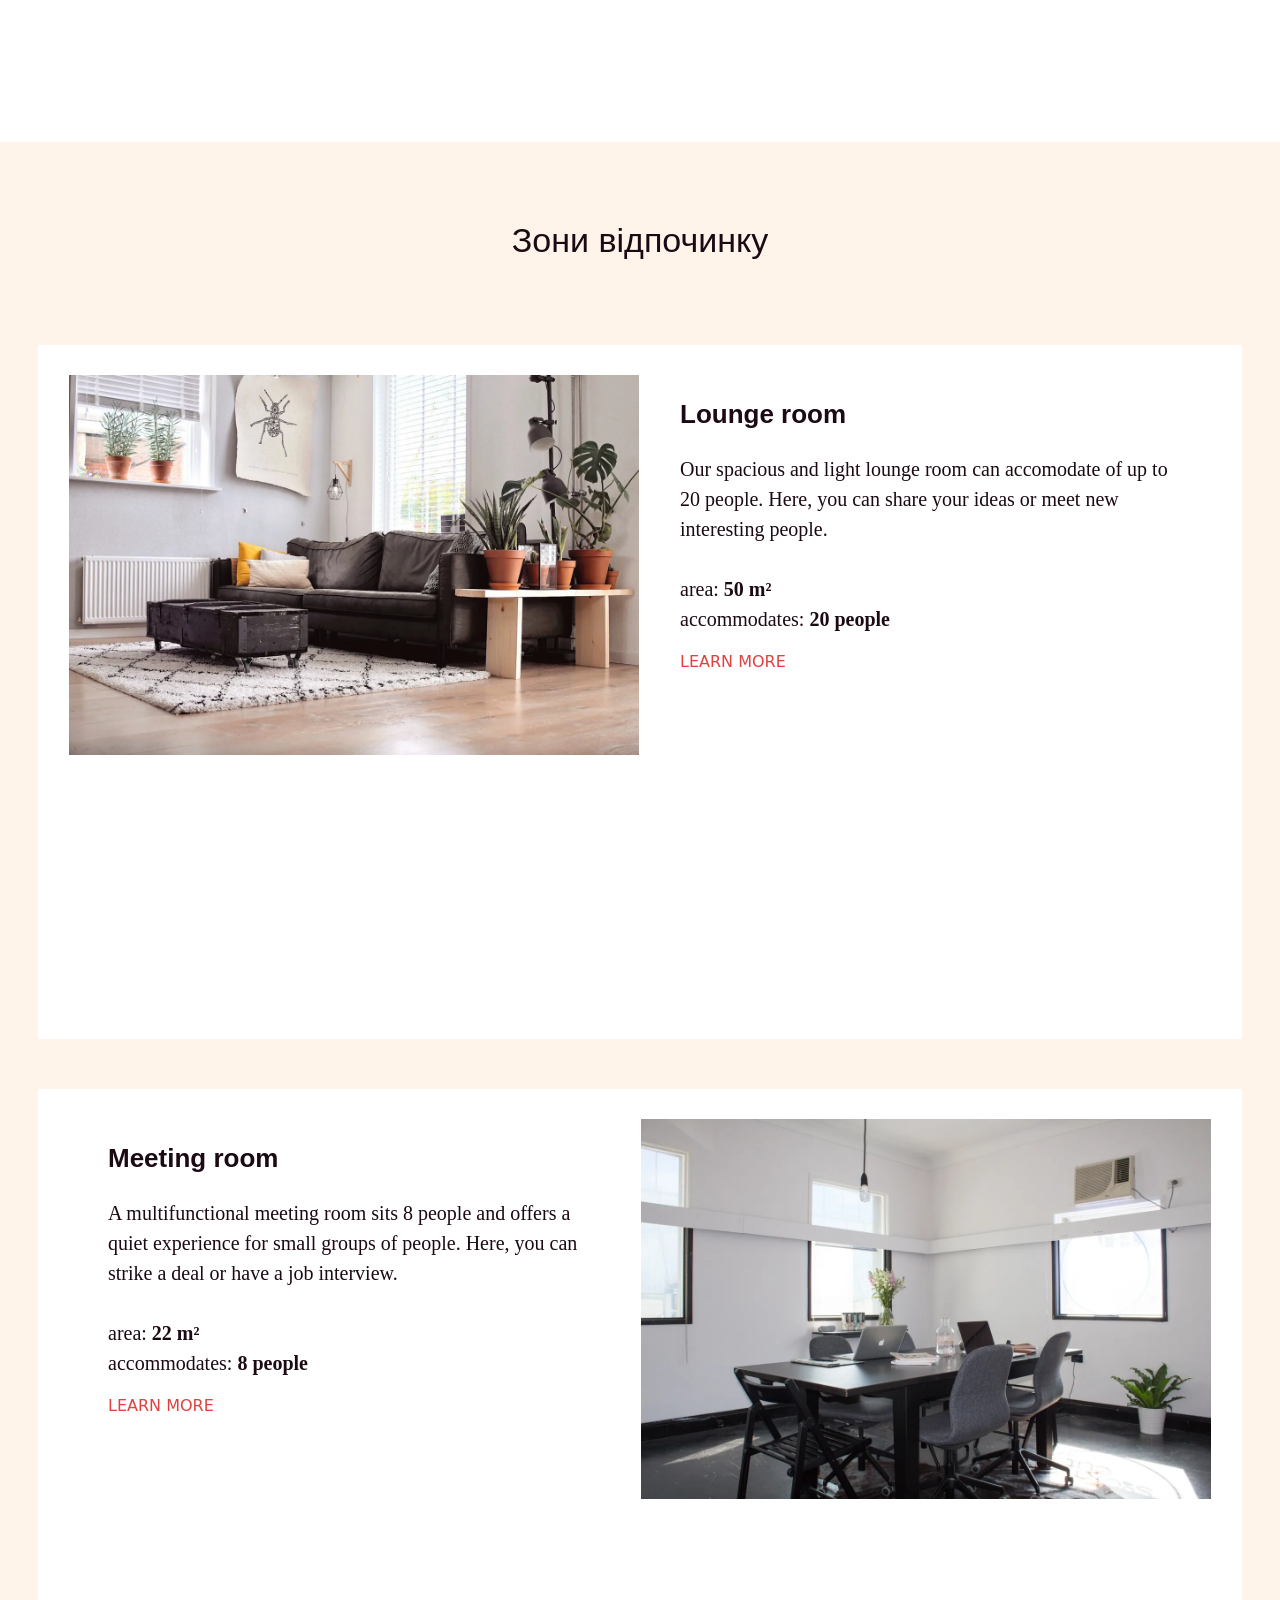
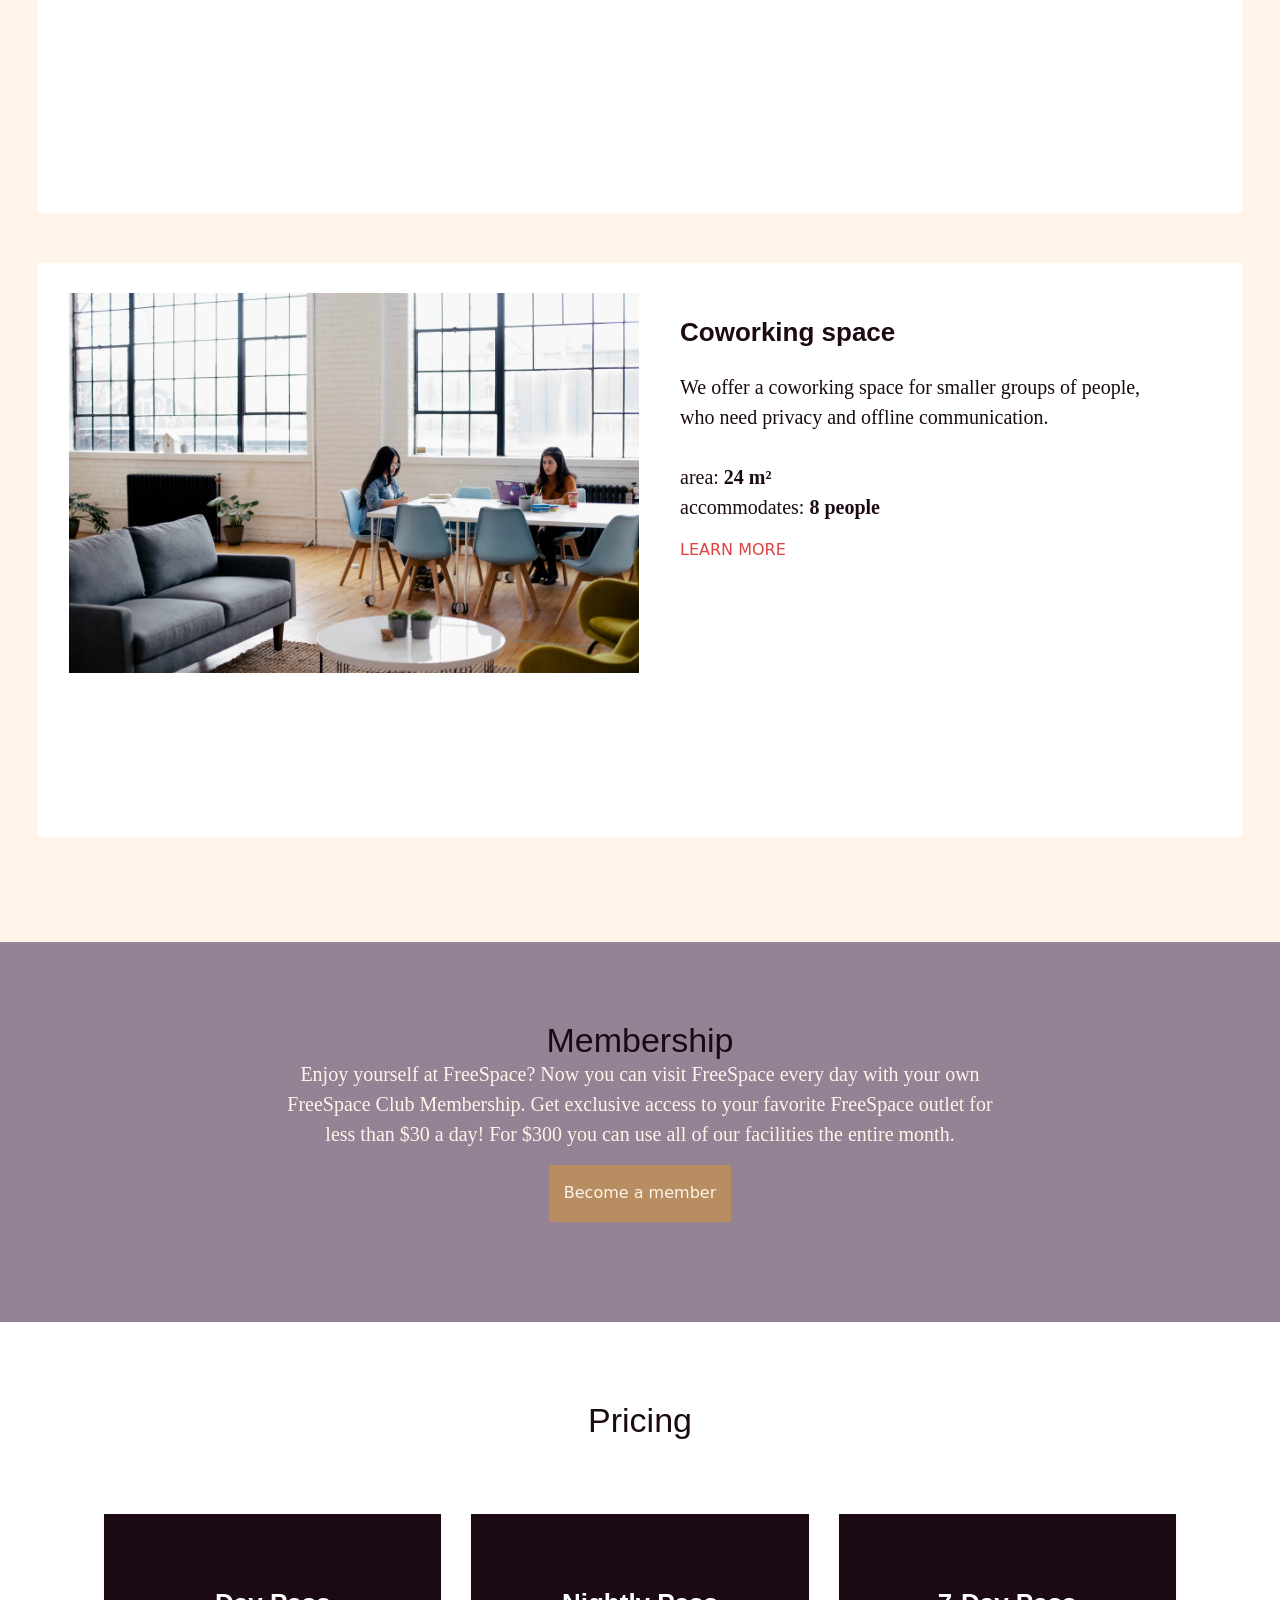
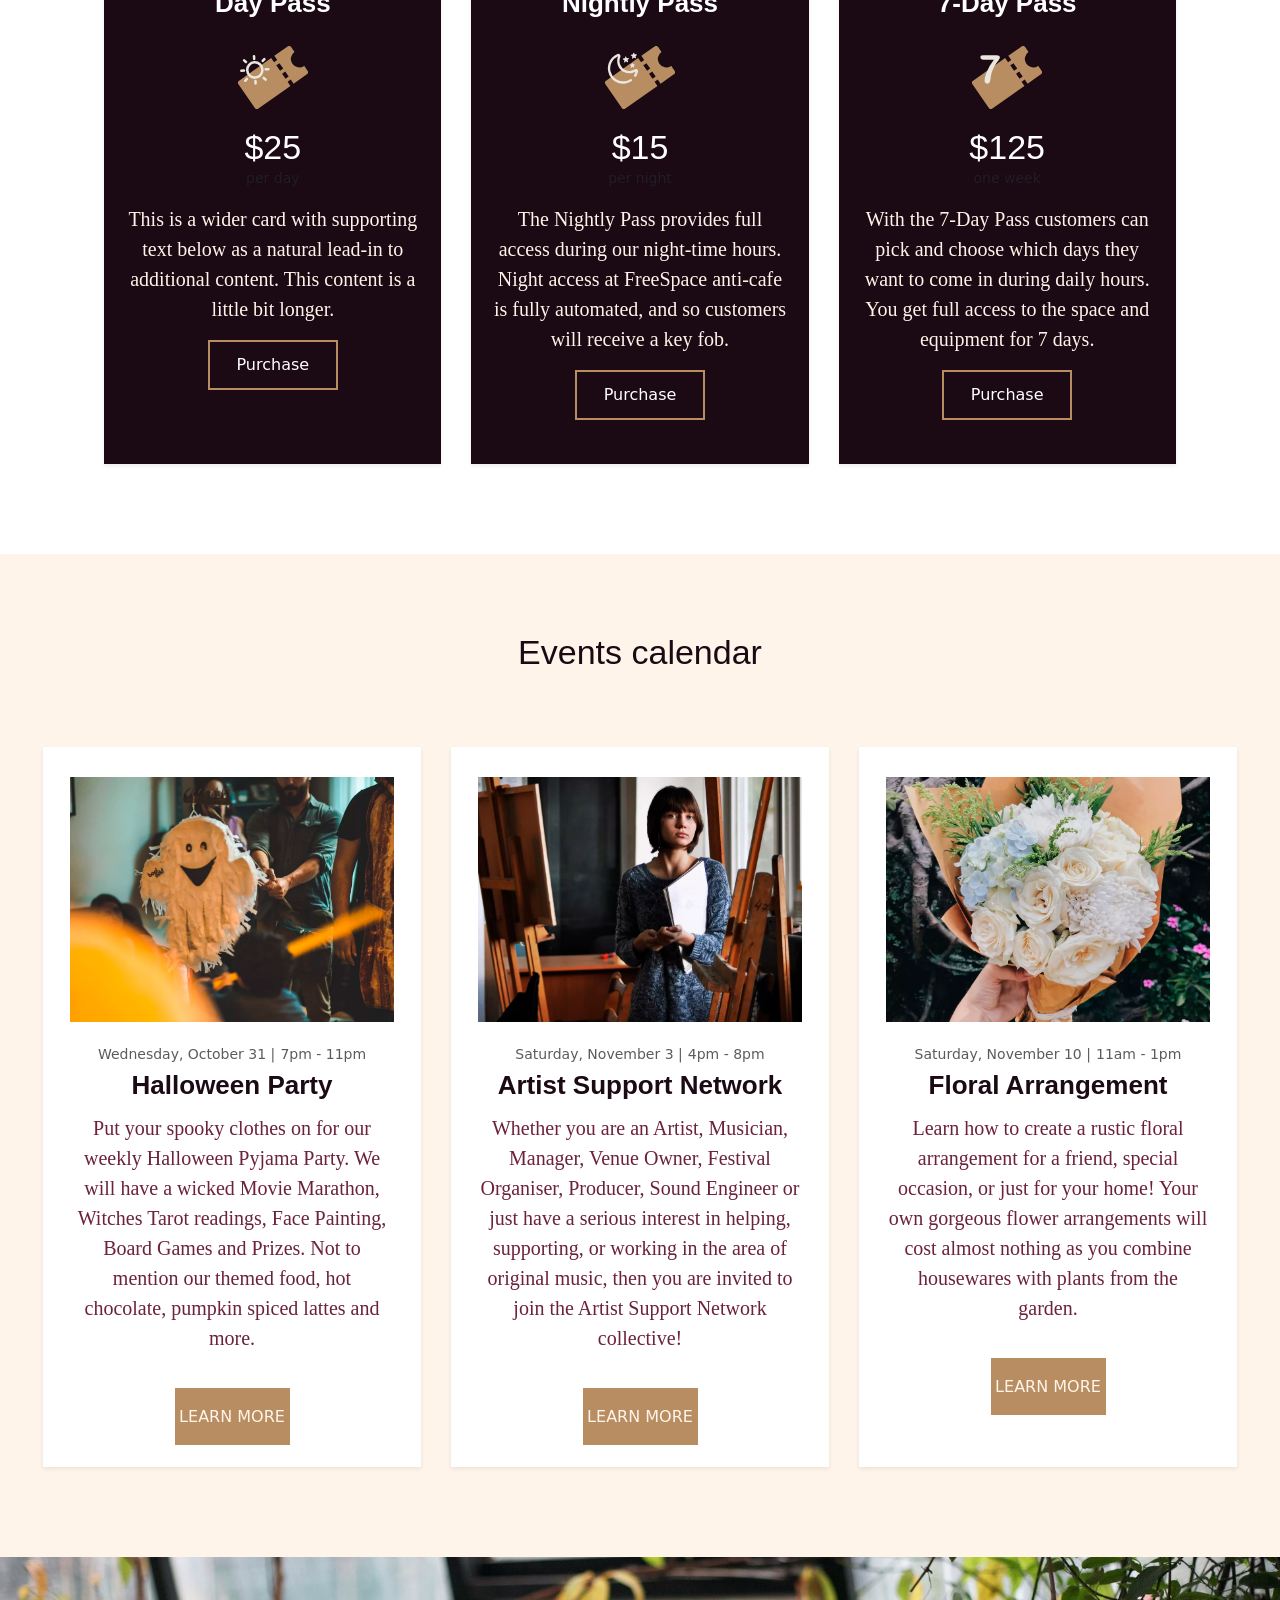
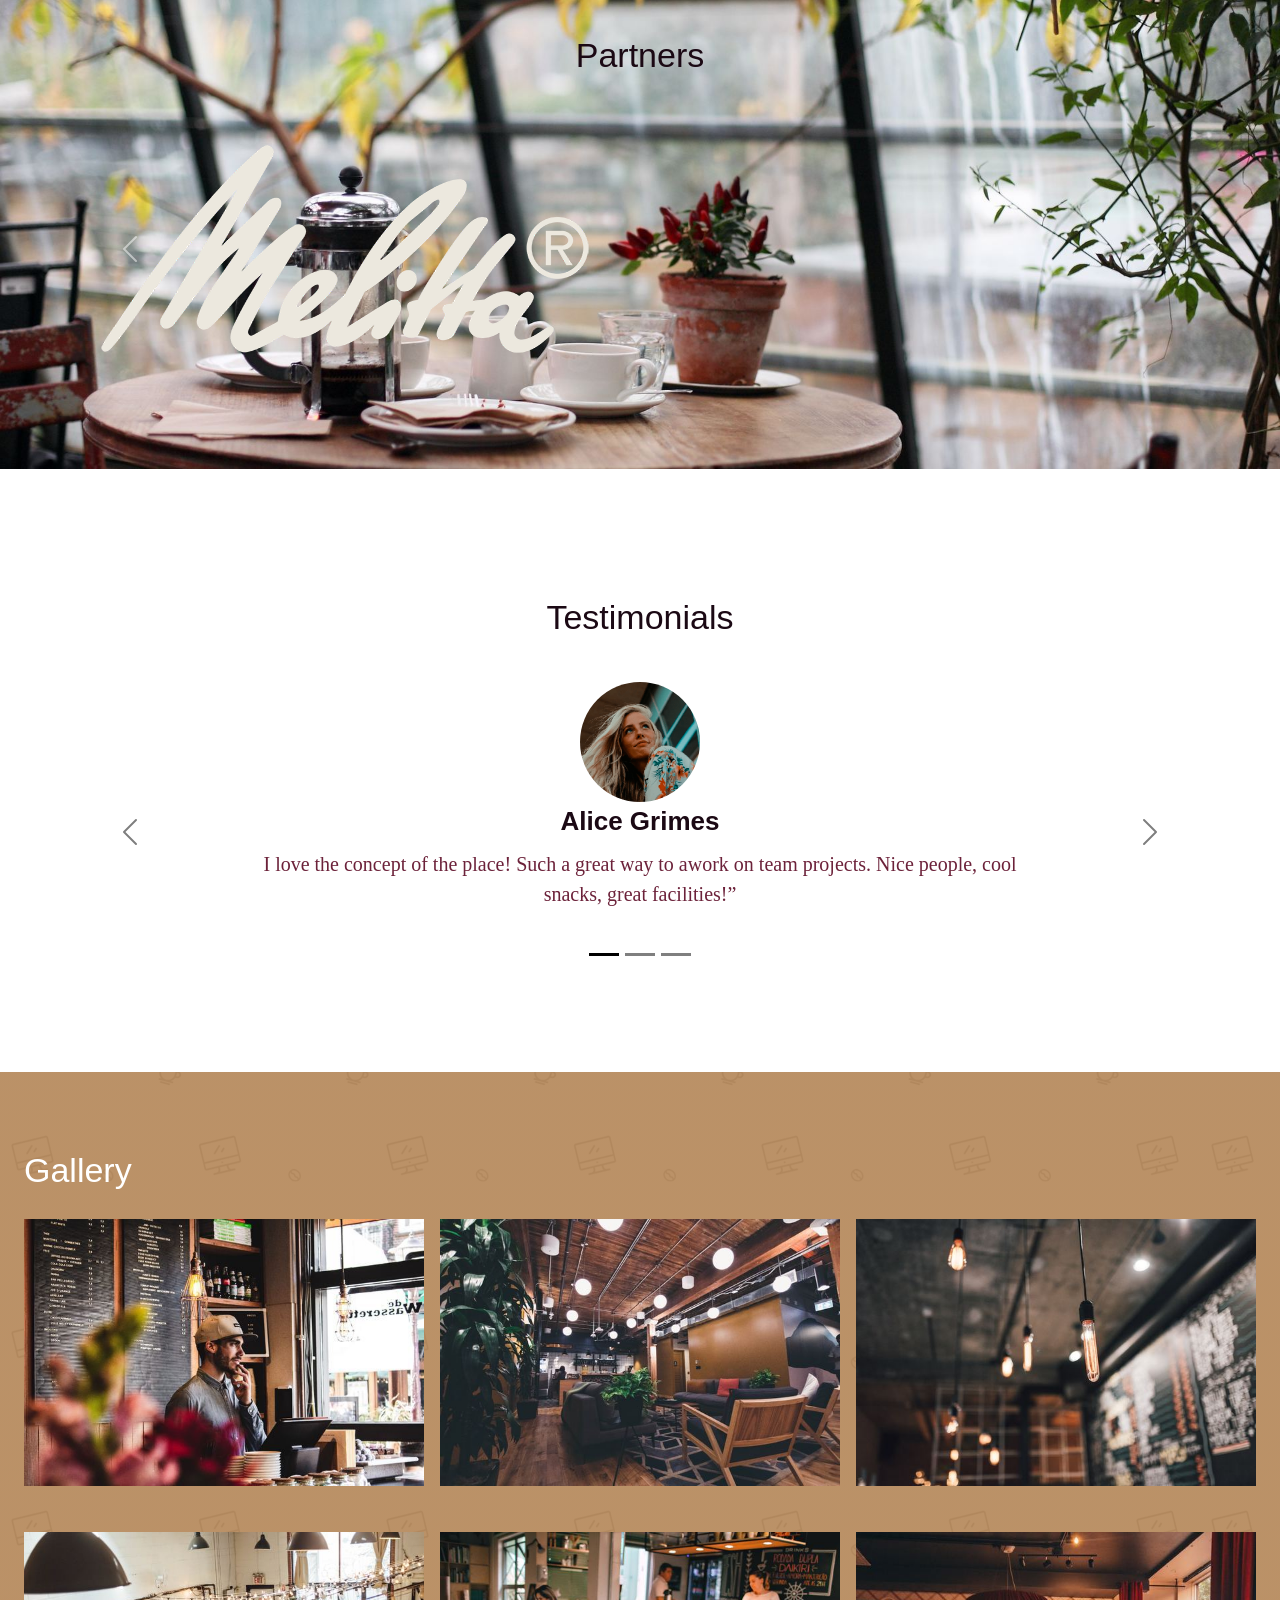
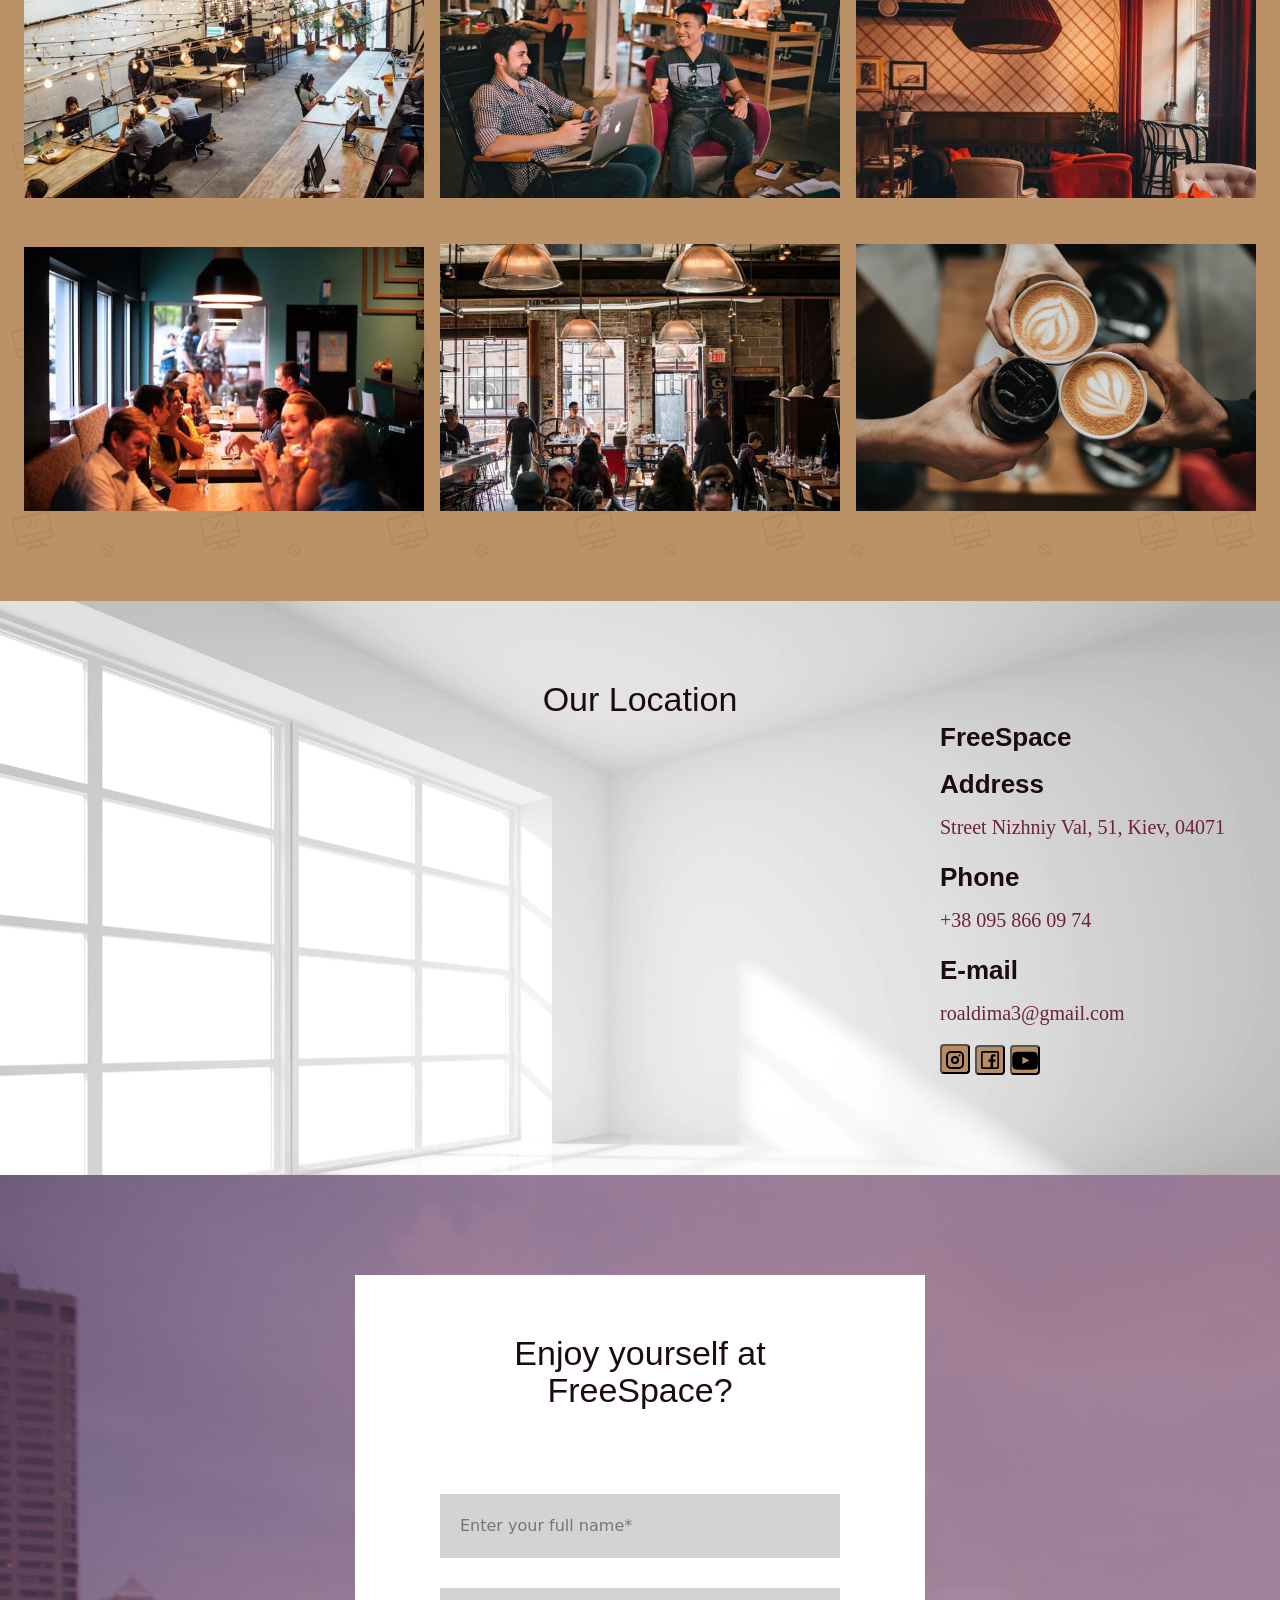
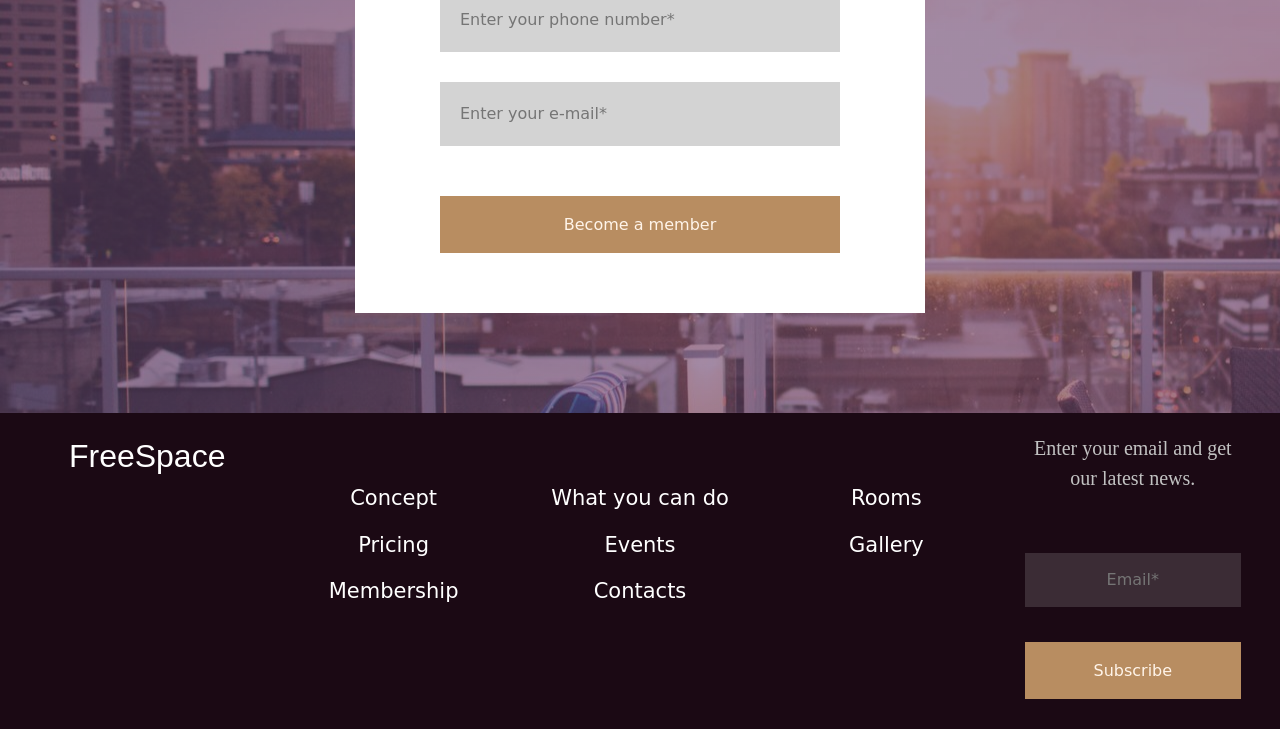
==== commit 520782e5: "0.1.12  - Header fixes" ====
--- a/index.html
+++ b/index.html
@@ -6,30 +6,64 @@
     <meta name="viewport" content="width=device-width, initial-scale=1.0">
     <link rel="icon" 
      type="image/png" 
-     href="img/cozy_corner_logo_circl.png">
+     href="..img/cozy_corner_logo_circl.png">
     <title>Cozy Corner</title>
     <link href="https://cdn.jsdelivr.net/npm/bootstrap@5.1.3/dist/css/bootstrap.min.css" rel="stylesheet" integrity="sha384-1BmE4kWBq78iYhFldvKuhfTAU6auU8tT94WrHftjDbrCEXSU1oBoqyl2QvZ6jIW3" crossorigin="anonymous">
-    <link rel="stylesheet" type="text/css" href="/css/controls.css">
-    <link rel="stylesheet" type="text/css" href="/css/fonts.css">
-    <link rel="stylesheet" type="text/css" href="/css/img.css">
-    <link rel="stylesheet" type="text/css" href="/css/login.css">
-    <link rel="stylesheet" type="text/css" href="/css/header-footer.css">
-    <link rel="stylesheet" type="text/css" href="/css/index.css">
+    <link rel="stylesheet" type="text/css" href="./css/controls.css">
+    <link rel="stylesheet" type="text/css" href="./css/fonts.css">
+    <link rel="stylesheet" type="text/css" href="./css/img.css">
+    <link rel="stylesheet" type="text/css" href="./css/login.css">
+    <link rel="stylesheet" type="text/css" href="./css/header-footer.css">
+    <link rel="stylesheet" type="text/css" href="./css/index.css">
 </head>
 
 <body>
     <header style="position: sticky; top: 0; z-index: 1030;">
-        <div id="headerDiv"></div>
-        <script>
-            document.addEventListener('DOMContentLoaded', function () {
-                fetch('/reusable/header.html')
-                .then(response => response.text())
-                .then(html => {
-                    document.getElementById('headerDiv').innerHTML = html;
-                })
-                .catch(error => console.error('Error loading the header:', error));
-            });
-        </script>
+        <div class="navbar-holder">
+    <nav class="navbar sticky-top navbar-expand-lg navbar-dark bg-dark">
+        <div class="container-fluid">
+            <a class="navbar-brand" href="/home/index.html" text-decoration: none; color: inherit;>
+                <img src="./img/cozy_corner_logo_circl.png" alt="Logo" style="width: 30px; height: 30px;">
+                <span>Cozy Corner</span>
+            </a>
+            <div class="collapse navbar-collapse" id="navbarNav">
+                <ul class="navbar-nav">
+                    <li class="nav-item">
+                        <a class="nav-link" href="./home/library/index.html">Бібліотека</a>
+                    </li>
+                    <li class="nav-item">
+                        <a class="nav-link" href="./home/events/index.html">Івенти</a>
+                    </li>
+                    <li class="nav-item">
+                        <a class="nav-link" href="./home/membership/index.html">Підписка</a>
+                    </li>
+                    <li class="nav-item">
+                        <a class="nav-link" href="./home/contacts/index.html">Контакти</a>
+                    </li>
+                    <li class="nav-item">
+                        <a class="nav-link active" id="menu_landing" >Про нас</a>
+                    </li>
+                </ul>
+            </div>
+            <div class="user-container">
+                <div class="dropdown">
+                    <a class="btn dropdown-toggle" href="#" role="button" id="dropdownMenuLink" data-bs-toggle="dropdown" aria-expanded="false">
+                        <img src="/img/user.png" alt="User" style="width: 30px; height: 30px;">
+                    </a>
+                    <ul class="dropdown-menu" aria-labelledby="dropdownMenuLink">
+                        <li id="loginItem"><a class="dropdown-item" href="javascript:void(0);" onclick="showLoginModal();">Увійти</a></li>
+                        <li id="userNameItem" style="display: none;"><span class="dropdown-item-text">User Name</span></li>
+                        <li id="balanceItem" style="display: none;"><span class="dropdown-item-text">Balance: 0 UAH</span></li>
+                        <li id="savedItem" style="display: none;"><a class="dropdown-item" href="#Saved">Збережене</a></li>
+                        <li id="settingsItem" style="display: none;"><a class="dropdown-item" href="#Settings">Налаштування</a></li>
+                        <li id="logoutItem" style="display: none;"><a class="dropdown-item" href="javascript:void(0);" onclick="logoutUser();">Вийти</a></li>
+                    </ul>
+                </div>
+                
+            </div>
+        </div>
+    </nav>
+</div>
     </header>
     
     <main> 
@@ -643,10 +677,10 @@
             </div>
         </div>
     </footer>
-    <script src="js/index.js"></script>
+    <script src="/js/index.js"></script>
     <script src="../638-team-r/js/map.js"></script>
     <script src="../js/logged.js"></script>
     <script src="https://cdn.jsdelivr.net/npm/bootstrap@5.1.3/dist/js/bootstrap.bundle.min.js" integrity="sha384-ka7Sk0Gln4gmtz2MlQnikT1wXgYsOg+OMhuP+IlRH9sENBO0LRn5q+8nbTov4+1p" crossorigin="anonymous"></script>
 
 </body>
-</html>+</html>
